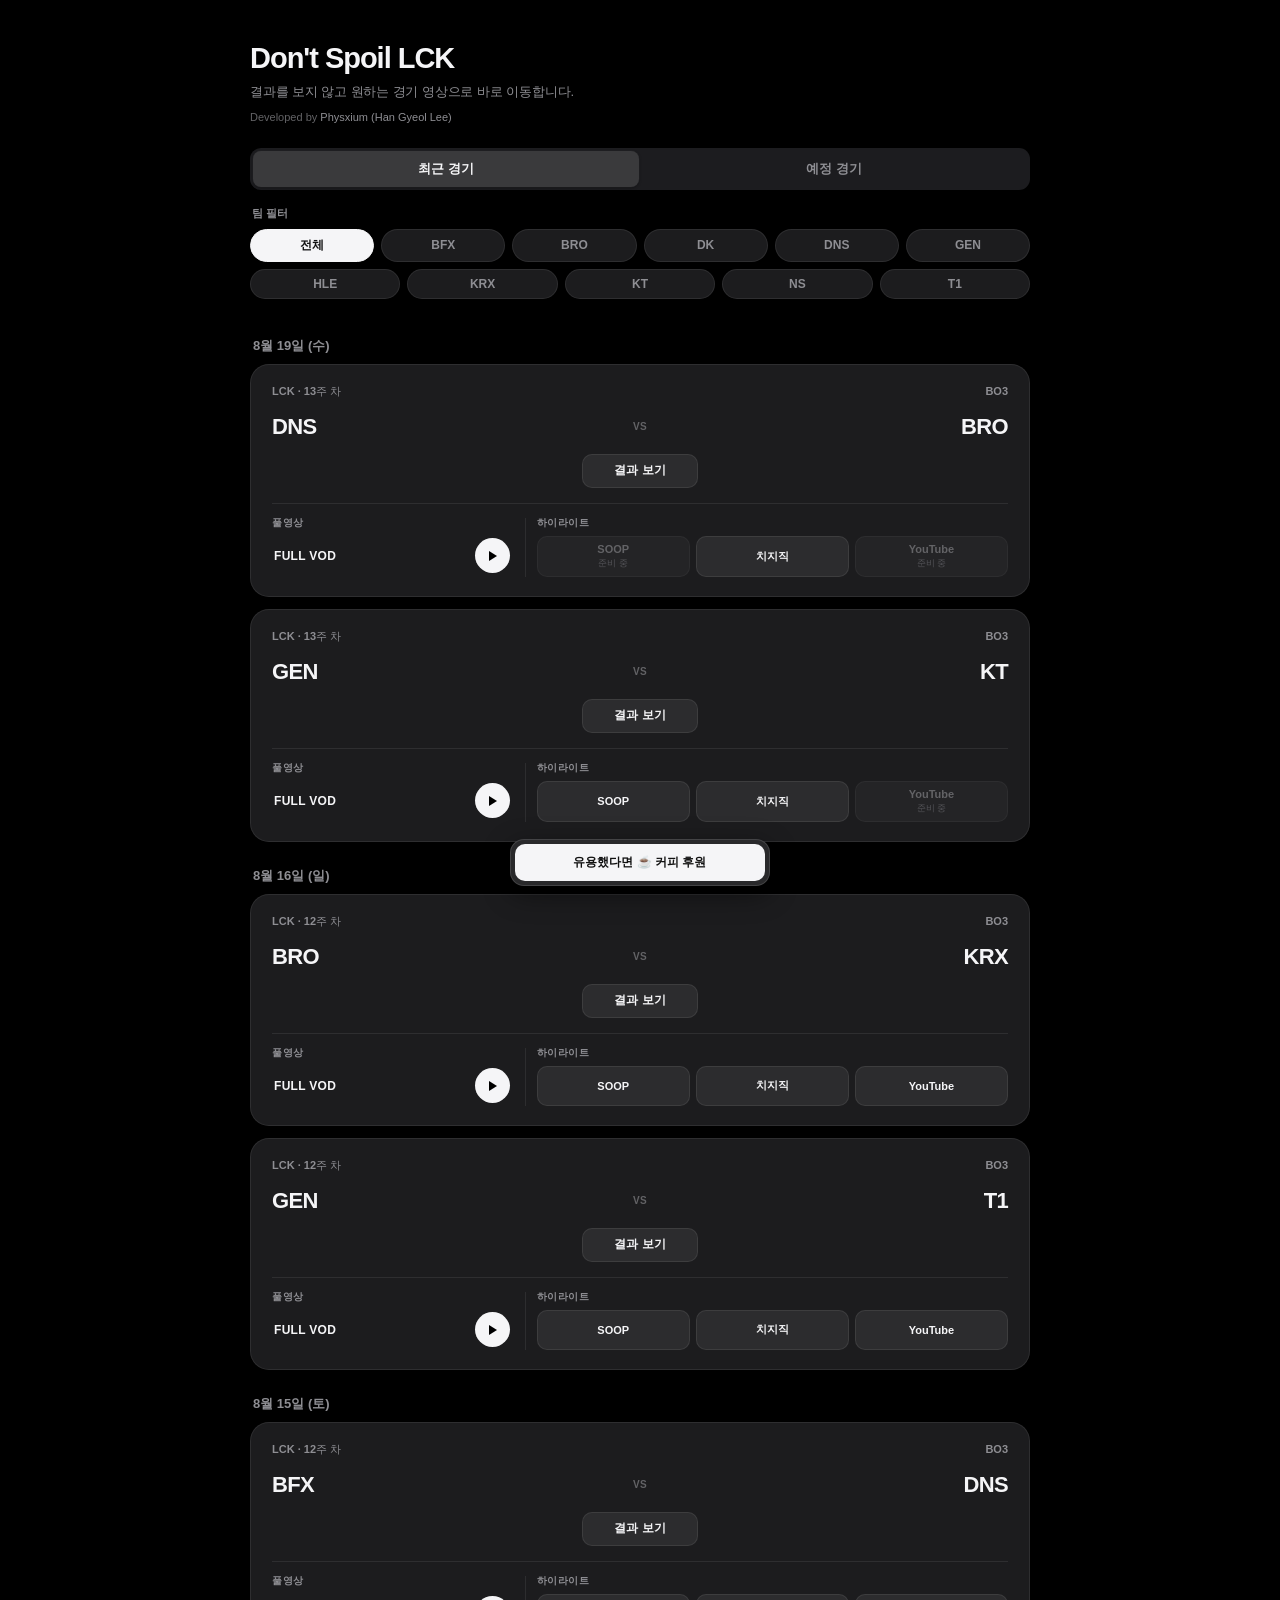
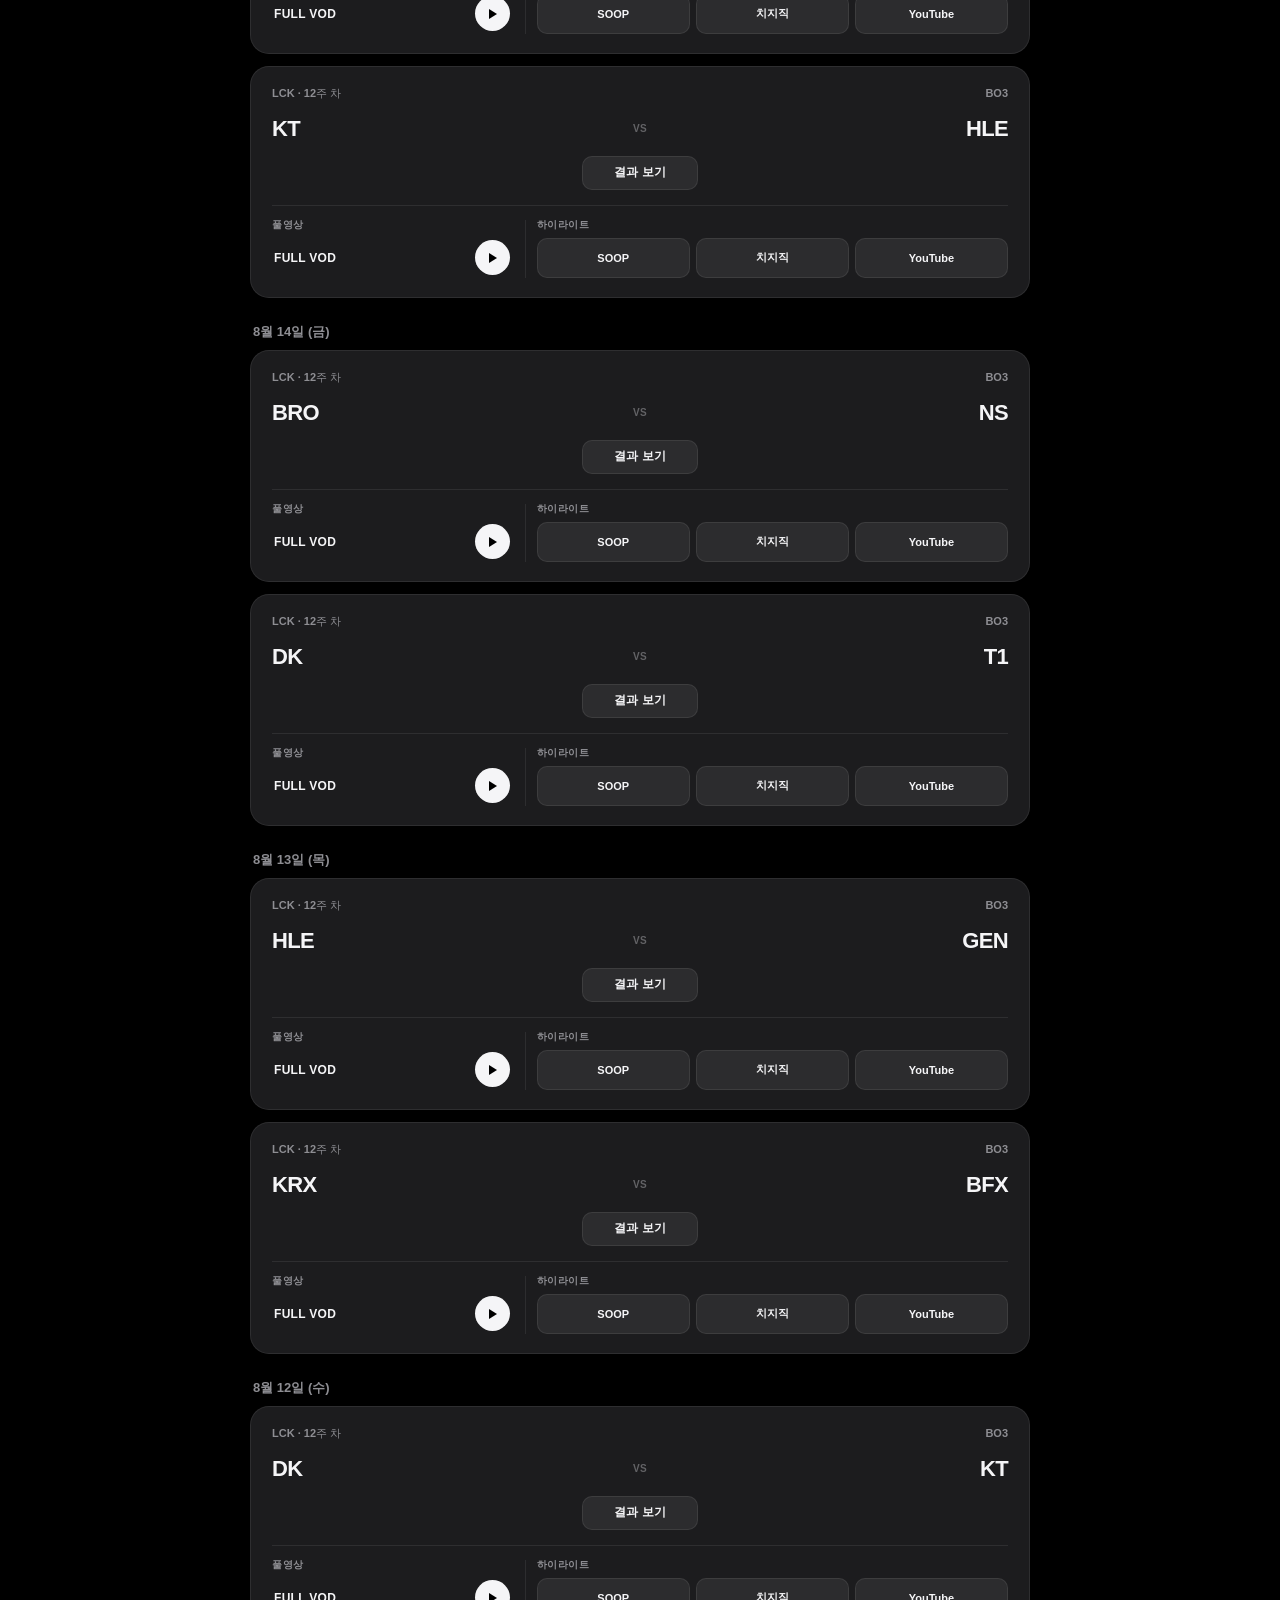
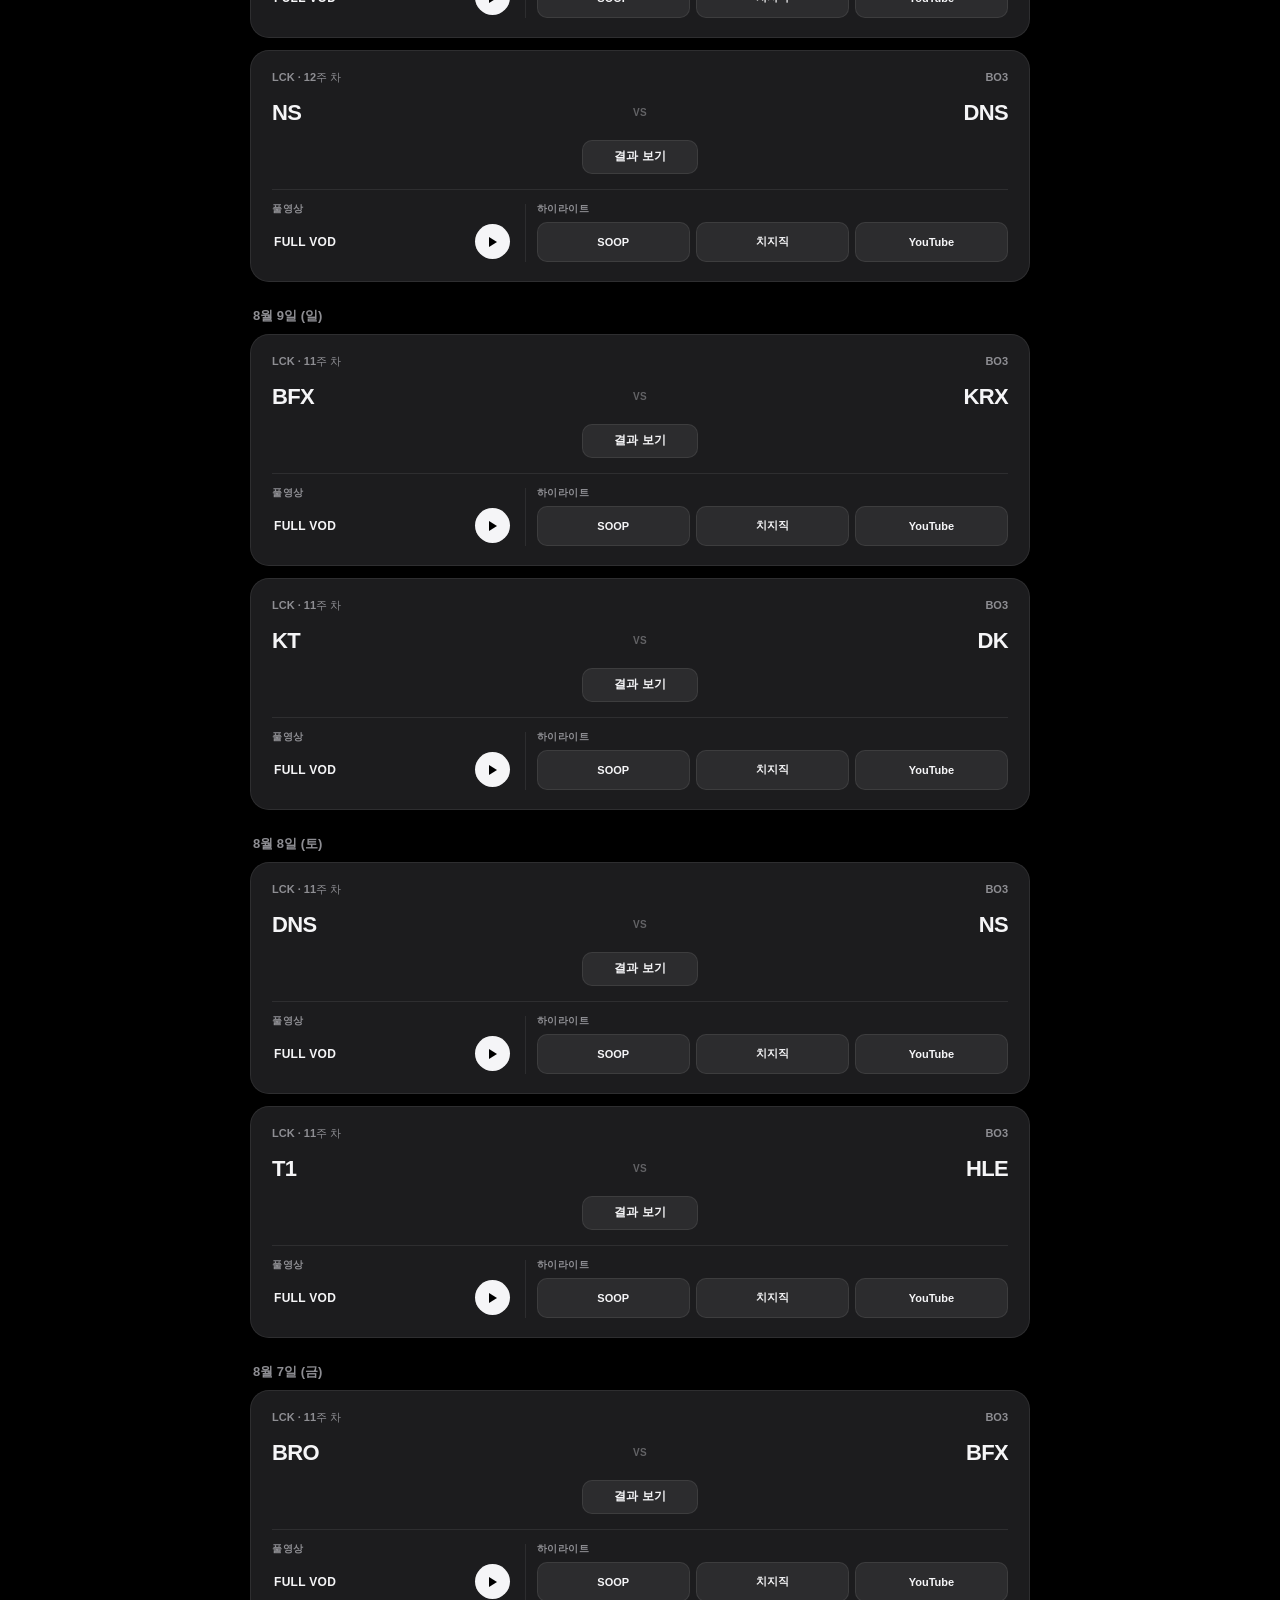
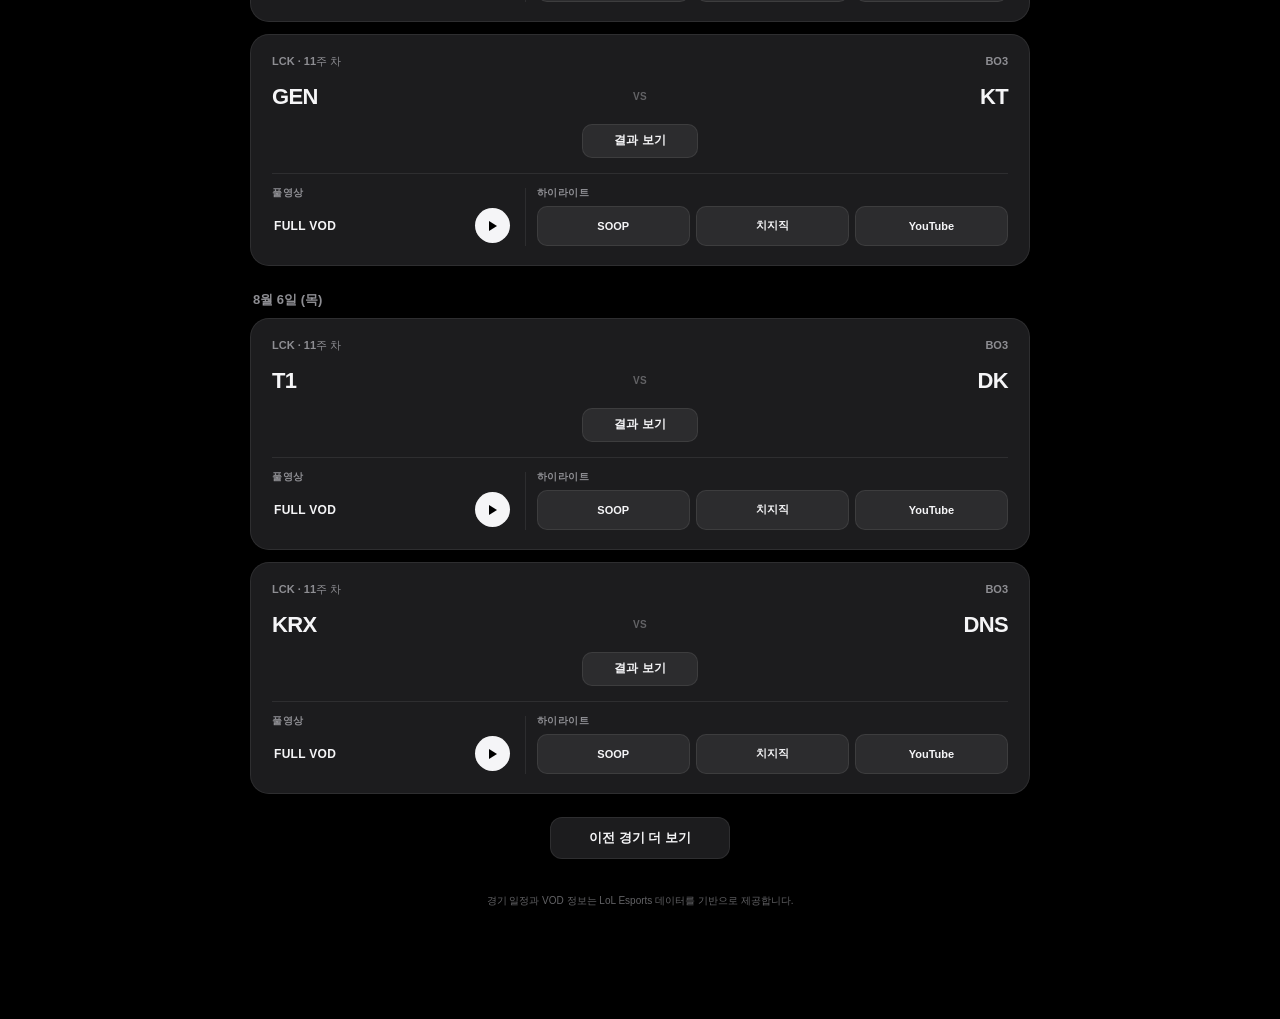
==== index.html @ 9c39222d "new metadata" ====
<!doctype html>
<html lang="ko">

<head>
    <meta charset="utf-8" />
    <meta name="viewport" content="width=device-width, initial-scale=1" />

    <title>Don't Spoil LCK | 스포일러 없는 LCK 다시보기</title>

    <meta name="description"
        content="경기 결과를 보지 않고 LCK 공식 VOD와 SOOP, 치지직, YouTube 하이라이트를 찾아볼 수 있는 스포일러 없는 LCK 다시보기 사이트.">

    <link rel="canonical" href="https://dslck.pages.dev/">

    <meta name="naver-site-verification" content="5ac0eb07588e6da99f528ddb1d448df263eaaddd" />

    <script async src="https://www.googletagmanager.com/gtag/js?id=G-3B8PYM8HGZ"></script>

    <meta property="og:type" content="website">
    <meta property="og:title" content="Don't Spoil LCK | 스포일러 없는 LCK 다시보기">
    <meta property="og:description"
        content="경기 결과를 보지 않고 LCK 공식 VOD와 SOOP, 치지직, YouTube 하이라이트를 찾아볼 수 있는 스포일러 없는 LCK 다시보기 사이트.">
    <meta property="og:url" content="https://dslck.pages.dev/">

    <script>
        window.dataLayer = window.dataLayer || [];

        function gtag() {
            dataLayer.push(arguments);
        }

        gtag("js", new Date());
        gtag("config", "G-3B8PYM8HGZ");
    </script>

    <script async src="https://pagead2.googlesyndication.com/pagead/js/adsbygoogle.js?client=ca-pub-6908864739979028"
        crossorigin="anonymous"></script>

    <style>
        :root {
            color-scheme: dark;

            --bg: #000000;

            --panel: #1c1c1e;
            --panel-soft: #242426;
            --panel-strong: #2c2c2e;

            --text: #f5f5f7;
            --muted: #8e8e93;
            --muted-soft: #636366;

            --line: rgba(255, 255, 255, 0.08);
            --line-strong: rgba(255, 255, 255, 0.12);

            --accent: #f5f5f7;
            --accent-text: #111111;

            --button: #2c2c2e;
            --button-hover: #3a3a3c;

            --disabled: #242426;

            --live: #ff453a;
            --live-soft: rgba(255, 69, 58, 0.12);
            --live-line: rgba(255, 69, 58, 0.28);
        }

        * {
            box-sizing: border-box;
        }

        html {
            background: var(--bg);
        }

        body {
            margin: 0;
            background: var(--bg);
            color: var(--text);

            font-family:
                -apple-system,
                BlinkMacSystemFont,
                "SF Pro Display",
                "SF Pro Text",
                "Pretendard",
                "Segoe UI",
                sans-serif;

            -webkit-font-smoothing: antialiased;
            text-rendering: optimizeLegibility;
        }

        button,
        a {
            font: inherit;
            -webkit-tap-highlight-color: transparent;
        }

        button {
            appearance: none;
        }

        .wrap {
            width: min(780px, calc(100% - 28px));
            margin: 0 auto;
            padding: 32px 0 110px;
        }

        /* ------------------------------
           Header
        ------------------------------ */

        header {
            margin-bottom: 22px;
        }

        h1 {
            margin: 0 0 7px;

            font-size: 25px;
            font-weight: 750;
            letter-spacing: -0.035em;
        }

        .subtitle {
            margin: 0;

            color: var(--muted);

            font-size: 13px;
            line-height: 1.55;
            letter-spacing: -0.01em;
        }

        .developer {
            margin: 8px 0 0;

            color: var(--muted-soft);

            font-size: 11px;
            line-height: 1.4;
        }

        .developer a {
            color: var(--muted);
            text-decoration: none;

            transition: color 0.15s ease;
        }

        .developer a:hover {
            color: var(--text);
        }

        /* ------------------------------
           Tabs
        ------------------------------ */

        .tabs {
            display: grid;
            grid-template-columns: 1fr 1fr;

            gap: 3px;

            padding: 3px;
            margin: 22px 0 16px;

            background: rgba(118, 118, 128, 0.24);

            border-radius: 11px;
        }

        .tab-btn {
            border: 0;
            border-radius: 8px;

            padding: 9px 10px;

            background: transparent;
            color: var(--muted);

            cursor: pointer;

            font-size: 13px;
            font-weight: 650;

            transition:
                background 0.15s ease,
                color 0.15s ease,
                box-shadow 0.15s ease;
        }

        .tab-btn.active {
            background: #3a3a3c;
            color: var(--text);

            box-shadow:
                0 1px 3px rgba(0, 0, 0, 0.32),
                0 0 0 0.5px rgba(255, 255, 255, 0.04);
        }

        /* ------------------------------
           Team Filters
        ------------------------------ */

        .filter-label {
            margin: 0 0 8px 2px;

            color: var(--muted);

            font-size: 11px;
            font-weight: 650;
        }

        .filters {
            display: flex;
            flex-wrap: wrap;

            gap: 7px;

            padding: 0 0 13px;
        }

        .filter-btn {
            flex: 1 1 calc(20% - 7px);

            min-width: 58px;

            border: 1px solid var(--line);
            border-radius: 999px;

            padding: 7px 11px;

            background: var(--panel);
            color: var(--muted);

            cursor: pointer;

            font-size: 12px;
            font-weight: 550;

            transition:
                background 0.15s ease,
                color 0.15s ease,
                border-color 0.15s ease;
        }

        .filter-btn:hover {
            background: var(--panel-soft);
        }

        .filter-btn.active {
            background: var(--accent);
            color: var(--accent-text);

            border-color: var(--accent);

            font-weight: 700;
        }

        /* ------------------------------
           Date
        ------------------------------ */

        .date-group {
            margin-top: 25px;
        }

        .date-title {
            margin: 0 0 9px 3px;

            color: var(--muted);

            font-size: 13px;
            font-weight: 650;
        }

        /* ------------------------------
           Match Card
        ------------------------------ */

        .match-card {
            margin-bottom: 12px;
            padding: 17px;

            background: var(--panel);

            border: 1px solid var(--line);
            border-radius: 19px;
        }

        .meta {
            display: flex;
            justify-content: space-between;
            align-items: center;

            gap: 12px;

            margin-bottom: 15px;

            color: var(--muted);

            font-size: 11px;
            font-weight: 550;
        }

        .teams {
            display: grid;
            grid-template-columns: 1fr auto 1fr;

            align-items: center;

            gap: 12px;

            margin-bottom: 14px;
        }

        .team {
            font-size: 20px;
            font-weight: 750;
            letter-spacing: -0.03em;
        }

        .team.right {
            text-align: right;
        }

        .versus {
            color: var(--muted-soft);

            font-size: 10px;
            font-weight: 700;

            letter-spacing: 0.04em;
        }

        /* ------------------------------
           Score / LIVE
        ------------------------------ */

        .score-row {
            display: flex;
            justify-content: center;

            min-height: 34px;

            margin-bottom: 15px;
        }

        .score-btn {
            min-width: 116px;

            border: 1px solid var(--line);
            border-radius: 10px;

            padding: 7px 12px;

            background: var(--panel-strong);
            color: var(--text);

            cursor: pointer;

            font-size: 12px;
            font-weight: 650;

            transition:
                background 0.15s ease,
                transform 0.12s ease;
        }

        .score-btn:hover {
            background: #3a3a3c;
        }

        .score-btn:active {
            transform: scale(0.97);
        }

        .live-status {
            min-width: 116px;

            display: flex;
            align-items: center;
            justify-content: center;

            gap: 6px;

            padding: 7px 12px;

            border: 1px solid var(--live-line);
            border-radius: 10px;

            background: var(--live-soft);
            color: var(--live);

            font-size: 12px;
            font-weight: 750;

            letter-spacing: 0.02em;
            text-decoration: none;

            cursor: pointer;

            transition:
                background 0.15s ease,
                transform 0.12s ease;
        }

        .live-status:hover {
            background: rgba(255, 69, 58, 0.18);
        }

        .live-status:active {
            transform: scale(0.97);
        }

        .live-dot {
            width: 7px;
            height: 7px;

            flex: 0 0 7px;

            border-radius: 50%;

            background: var(--live);
        }

        .live-play {
            margin-left: 2px;

            font-size: 9px;
        }

        /* ------------------------------
           Media Area
        ------------------------------ */

        .media-area {
            display: grid;
            grid-template-columns:
                minmax(0, 0.9fr) minmax(0, 1.45fr);

            gap: 11px;

            padding-top: 14px;

            border-top: 1px solid var(--line);
        }

        .media-column {
            min-width: 0;
        }

        .media-column+.media-column {
            padding-left: 11px;

            border-left: 1px solid var(--line);
        }

        .media-label {
            margin-bottom: 8px;

            color: var(--muted);

            font-size: 10px;
            font-weight: 650;

            letter-spacing: 0.055em;
            line-height: 1;
        }

        /* ------------------------------
           Full VOD
        ------------------------------ */

        .full-vod-box {
            min-height: 40px;

            display: flex;
            align-items: center;
            justify-content: space-between;

            padding: 0 4px 0 2px;
        }

        .full-vod-info {
            display: flex;
            flex-direction: column;
            justify-content: center;

            gap: 1px;
        }

        .full-vod-pending {
            color: #545458;

            font-size: 9px;
            font-weight: 550;
            line-height: 1.2;
        }

        .full-vod-text {
            color: var(--text);

            font-size: 12px;
            font-weight: 650;

            letter-spacing: 0.025em;
        }

        .play-button {
            width: 35px;
            height: 35px;

            flex: 0 0 35px;

            display: flex;
            align-items: center;
            justify-content: center;

            border-radius: 50%;

            background: var(--accent);
            color: #000000;

            text-decoration: none;

            transition:
                transform 0.15s ease,
                opacity 0.15s ease;
        }

        .play-button:hover {
            transform: scale(1.06);
        }

        .play-button:active {
            transform: scale(0.95);
        }

        .play-icon {
            width: 0;
            height: 0;

            margin-left: 2px;

            border-top: 5px solid transparent;
            border-bottom: 5px solid transparent;
            border-left: 8px solid currentColor;
        }

        .full-vod-box.pending-vod {
            color: var(--muted-soft);
        }

        .play-button.disabled {
            background: var(--panel-strong);
            color: var(--muted-soft);

            pointer-events: none;
        }

        .pending-vod .full-vod-text {
            color: var(--muted-soft);
        }

        /* ------------------------------
           Highlights
        ------------------------------ */

        .highlight-grid {
            display: grid;
            grid-template-columns: repeat(3, minmax(0, 1fr));

            gap: 6px;
        }

        .highlight-button,
        .pending {
            min-width: 0;
            min-height: 40px;

            display: flex;
            align-items: center;
            justify-content: center;

            padding: 6px 4px;

            border-radius: 10px;

            text-align: center;

            font-size: 11px;
            font-weight: 650;
        }

        .highlight-button {
            border: 1px solid var(--line);

            background: var(--button);
            color: var(--text);

            text-decoration: none;

            transition:
                background 0.15s ease,
                transform 0.12s ease;
        }

        .highlight-button:hover {
            background: var(--button-hover);
        }

        .highlight-button:active {
            transform: scale(0.97);
        }

        .pending {
            flex-direction: column;

            gap: 2px;

            border: 1px solid rgba(255, 255, 255, 0.04);

            background: var(--disabled);
            color: var(--muted-soft);

            cursor: default;
        }

        .pending small {
            color: #545458;

            font-size: 9px;
            font-weight: 550;
        }

        /* ------------------------------
           Upcoming
        ------------------------------ */

        .upcoming-card .teams {
            margin-bottom: 0;
        }

        .upcoming-time {
            margin-top: 12px;

            color: var(--text);

            text-align: center;

            font-size: 12px;
            font-weight: 650;
        }

        /* ------------------------------
           More / Empty
        ------------------------------ */

        .more-wrap {
            display: flex;
            justify-content: center;

            margin-top: 23px;
        }

        .more-btn {
            min-width: 180px;

            border: 1px solid var(--line);
            border-radius: 12px;

            padding: 11px 17px;

            background: var(--panel);
            color: var(--text);

            cursor: pointer;

            font-size: 13px;
            font-weight: 650;

            transition: background 0.15s ease;
        }

        .more-btn:hover {
            background: var(--panel-soft);
        }

        .empty {
            margin-top: 25px;

            padding: 29px 18px;

            border: 1px solid var(--line);
            border-radius: 17px;

            background: var(--panel);

            color: var(--muted);

            text-align: center;

            font-size: 13px;
            line-height: 1.6;
        }

        /* ------------------------------
           Footer
        ------------------------------ */

        footer {
            margin-top: 34px;

            color: var(--muted-soft);

            text-align: center;

            font-size: 10px;
            line-height: 1.65;
        }

        /* ------------------------------
           Floating Support
        ------------------------------ */

        .floating-bar {
            position: fixed;

            left: 50%;
            bottom: calc(14px + env(safe-area-inset-bottom));

            transform: translateX(-50%);

            width: min(260px, calc(100% - 40px));

            padding: 4px;

            background: rgba(44, 44, 46, 0.94);

            border: 1px solid var(--line-strong);
            border-radius: 14px;

            box-shadow:
                0 8px 28px rgba(0, 0, 0, 0.45);

            backdrop-filter: blur(18px);
            -webkit-backdrop-filter: blur(18px);

            z-index: 1000;
        }

        .floating-link {
            min-width: 0;

            display: flex;
            align-items: center;
            justify-content: center;

            padding: 10px 12px;

            border-radius: 10px;

            color: var(--text);

            font-size: 12px;
            font-weight: 650;

            text-decoration: none;

            white-space: nowrap;

            transition:
                background 0.15s ease,
                transform 0.12s ease;
        }

        .floating-link:hover {
            background: var(--button-hover);
        }

        .floating-link:active {
            transform: scale(0.97);
        }

        .floating-link.support {
            background: var(--text);
            color: var(--accent-text);
        }

        .floating-link.support:hover {
            background: #e5e5e7;
        }

        /* ------------------------------
           Responsive
        ------------------------------ */

        @media (max-width: 420px) {

            .floating-bar {
                width: min(240px, calc(100% - 32px));
                bottom: calc(10px + env(safe-area-inset-bottom));
            }

            .floating-link {
                padding: 10px 8px;
                font-size: 11px;
            }

            .filter-btn {
                flex-basis: calc(25% - 7px);
            }

            .match-card {
                padding: 16px;
            }

            .media-area {
                grid-template-columns:
                    minmax(0, 0.85fr) minmax(0, 1.5fr);
            }

            .media-column+.media-column {
                padding-left: 9px;
            }

            .highlight-grid {
                gap: 5px;
            }

            .highlight-button,
            .pending {
                font-size: 10px;
            }
        }

        @media (min-width: 640px) {

            .wrap {
                padding-top: 42px;
            }

            h1 {
                font-size: 29px;
            }

            .filter-btn {
                flex-basis: calc(16.666% - 7px);
            }

            .match-card {
                padding: 19px 21px;
            }

            .team {
                font-size: 22px;
            }

            .media-area {
                grid-template-columns:
                    minmax(0, 0.8fr) minmax(0, 1.6fr);
            }
        }
    </style>
</head>

<body>

    <main class="wrap">

        <header>

            <h1>Don't Spoil LCK</h1>

            <p class="subtitle">
                결과를 보지 않고 원하는 경기 영상으로 바로 이동합니다.
            </p>

            <p class="developer">
                Developed by
                <a href="https://physxium.github.io/" target="_blank" rel="noopener noreferrer">
                    Physxium (Han Gyeol Lee)
                </a>
            </p>

        </header>


        <div class="tabs">

            <button class="tab-btn active" data-tab="recent">
                최근 경기
            </button>

            <button class="tab-btn" data-tab="upcoming">
                예정 경기
            </button>

        </div>


        <div class="filter-label">
            팀 필터
        </div>

        <nav class="filters" id="filters"></nav>


        <section id="matches"></section>


        <div class="more-wrap" id="moreWrap"></div>


        <footer>
            경기 일정과 VOD 정보는 LoL Esports 데이터를 기반으로 제공합니다.
        </footer>

    </main>


    <nav class="floating-bar" aria-label="Support">

        <a class="floating-link support" href="https://ctee.kr/place/physxium" target="_blank"
            rel="noopener noreferrer">
            유용했다면 ☕ 커피 후원
        </a>

    </nav>


    <script>

        const TEAMS = [
            "BFX",
            "BRO",
            "DK",
            "DNS",
            "GEN",
            "HLE",
            "KRX",
            "KT",
            "NS",
            "T1"
        ];


        const state = {
            tab: "recent",
            team: "전체",
            revealed: new Set(),
            visibleCount: 20
        };


        let allMatches = [];


        const filtersEl =
            document.getElementById("filters");

        const matchesEl =
            document.getElementById("matches");

        const moreWrapEl =
            document.getElementById("moreWrap");


        /* ------------------------------
           Time
        ------------------------------ */

        function kstParts(startTime) {

            const parts =
                new Intl.DateTimeFormat(
                    "en-CA",
                    {
                        timeZone: "Asia/Seoul",

                        year: "numeric",
                        month: "2-digit",
                        day: "2-digit",

                        hour: "2-digit",
                        minute: "2-digit",

                        hourCycle: "h23"
                    }
                )
                    .formatToParts(
                        new Date(startTime)
                    );


            const get = type =>
                parts.find(
                    p => p.type === type
                )?.value ?? "";


            return {
                date:
                    `${get("year")}-${get("month")}-${get("day")}`,

                time:
                    `${get("hour")}:${get("minute")}`
            };
        }


        function getTodayKstDate() {

            return kstParts(
                new Date().toISOString()
            ).date;
        }


        function formatDate(dateString) {

            const [year, month, day] =
                dateString
                    .split("-")
                    .map(Number);


            const d =
                new Date(
                    Date.UTC(
                        year,
                        month - 1,
                        day
                    )
                );


            return new Intl.DateTimeFormat(
                "ko-KR",
                {
                    timeZone: "UTC",

                    month: "long",
                    day: "numeric",
                    weekday: "short"
                }
            ).format(d);
        }


        function displayCategory(m) {
            return `${m.competition} · ${m.category}`;
        }


        function isTodayMatch(m) {

            return (
                kstParts(m.start_time).date ===
                getTodayKstDate()
            );
        }


        /* ------------------------------
           Filters
        ------------------------------ */

        function renderFilters() {

            const all =
                ["전체", ...TEAMS];


            filtersEl.innerHTML =
                all.map(team => `
                    <button
                        class="
                            filter-btn
                            ${state.team === team ? "active" : ""}
                        "
                        data-team="${team}"
                    >
                        ${team}
                    </button>
                `).join("");


            filtersEl
                .querySelectorAll(".filter-btn")
                .forEach(btn => {

                    btn.addEventListener(
                        "click",
                        () => {

                            state.team =
                                btn.dataset.team;

                            state.visibleCount = 20;

                            renderFilters();
                            render();
                        }
                    );

                });
        }


        /* ------------------------------
           Tabs
        ------------------------------ */

        function renderTabs() {

            document
                .querySelectorAll(".tab-btn")
                .forEach(btn => {

                    btn.classList.toggle(
                        "active",
                        btn.dataset.tab === state.tab
                    );

                });
        }


        document
            .querySelectorAll(".tab-btn")
            .forEach(btn => {

                btn.addEventListener(
                    "click",
                    () => {

                        state.tab =
                            btn.dataset.tab;

                        state.visibleCount = 20;

                        renderTabs();
                        render();
                    }
                );

            });


        /* ------------------------------
           Media Buttons
        ------------------------------ */

        function platformButton(label, url) {

            return url

                ? `
                    <a
                        class="highlight-button"
                        href="${url}"
                        target="_blank"
                        rel="noopener noreferrer"
                    >
                        ${label}
                    </a>
                `

                : `
                    <div
                        class="pending"
                        title="${label} 영상 준비 중"
                    >
                        <span>
                            ${label}
                        </span>

                        <small>
                            준비 중
                        </small>
                    </div>
                `;
        }


        function pendingPlatform(label) {

            return `
                <div
                    class="pending"
                    title="${label} 영상 준비 중"
                >
                    <span>
                        ${label}
                    </span>

                    <small>
                        준비 중
                    </small>
                </div>
            `;
        }


        function fullVodButton(url) {

            return url

                ? `
                    <div class="full-vod-box">

                        <span class="full-vod-text">
                            FULL VOD
                        </span>

                        <a
                            class="play-button"
                            href="${url}"
                            target="_blank"
                            rel="noopener noreferrer"
                            aria-label="Full VOD 재생"
                        >
                            <span class="play-icon"></span>
                        </a>

                    </div>
                `

                : pendingFullVod();
        }


        function pendingFullVod() {

            return `
                <div class="full-vod-box pending-vod">

                    <div class="full-vod-info">

                        <span class="full-vod-text">
                            FULL VOD
                        </span>

                        <span class="full-vod-pending">
                            준비 중
                        </span>

                    </div>

                    <span
                        class="play-button disabled"
                        aria-hidden="true"
                    >
                        <span class="play-icon"></span>
                    </span>

                </div>
            `;
        }


        /* ------------------------------
           Completed Card
        ------------------------------ */

        function recentCard(m) {

            const revealed =
                state.revealed.has(m.id);


            return `
                <article class="match-card">

                    <div class="meta">

                        <span>
                            ${displayCategory(m)}
                        </span>

                        <span>
                            BO${m.best_of}
                        </span>

                    </div>


                    <div class="teams">

                        <div class="team">
                            ${m.team_a}
                        </div>

                        <div class="versus">
                            VS
                        </div>

                        <div class="team right">
                            ${m.team_b}
                        </div>

                    </div>


                    <div class="score-row">

                        <button
                            class="score-btn"
                            data-match-id="${m.id}"
                        >
                            ${revealed
                    ? `${m.score_a} : ${m.score_b}`
                    : "결과 보기"
                }
                        </button>

                    </div>


                    <div class="media-area">

                        <div class="media-column">

                            <div class="media-label">
                                풀영상
                            </div>

                            ${fullVodButton(m.full_vod)}

                        </div>


                        <div class="media-column">

                            <div class="media-label">
                                하이라이트
                            </div>

                            <div class="highlight-grid">

                                ${platformButton(
                    "SOOP",
                    m.highlights?.soop
                )}

                                ${platformButton(
                    "치지직",
                    m.highlights?.chzzk
                )}

                                ${platformButton(
                    "YouTube",
                    m.highlights?.youtube
                )}

                            </div>

                        </div>

                    </div>

                </article>
            `;
        }


        /* ------------------------------
           LIVE Card
        ------------------------------ */

        function liveCard(m) {

            return `
                <article class="match-card live-card">

                    <div class="meta">

                        <span>
                            ${displayCategory(m)}
                        </span>

                        <span>
                            BO${m.best_of}
                        </span>

                    </div>


                    <div class="teams">

                        <div class="team">
                            ${m.team_a}
                        </div>

                        <div class="versus">
                            VS
                        </div>

                        <div class="team right">
                            ${m.team_b}
                        </div>

                    </div>


                    <div class="score-row">

                        <a
                            class="live-status"
                            href="https://lolesports.com/live/lck"
                            target="_blank"
                            rel="noopener noreferrer"
                            aria-label="LCK 라이브 보기"
                        >
                            <span class="live-dot"></span>
                            LIVE
                            <span class="live-play">▶</span>
                        </a>

                    </div>


                    <div class="media-area">

                        <div class="media-column">

                            <div class="media-label">
                                풀영상
                            </div>

                            ${pendingFullVod()}

                        </div>


                        <div class="media-column">

                            <div class="media-label">
                                하이라이트
                            </div>

                            <div class="highlight-grid">

                                ${pendingPlatform("SOOP")}
                                ${pendingPlatform("치지직")}
                                ${pendingPlatform("YouTube")}

                            </div>

                        </div>

                    </div>

                </article>
            `;
        }


        /* ------------------------------
           Upcoming Card
        ------------------------------ */

        function upcomingCard(m) {

            const { time } =
                kstParts(m.start_time);


            return `
                <article
                    class="
                        match-card
                        upcoming-card
                    "
                >

                    <div class="meta">

                        <span>
                            ${displayCategory(m)}
                        </span>

                        <span>
                            BO${m.best_of}
                        </span>

                    </div>


                    <div class="teams">

                        <div class="team">
                            ${m.team_a}
                        </div>

                        <div class="versus">
                            VS
                        </div>

                        <div class="team right">
                            ${m.team_b}
                        </div>

                    </div>


                    <div class="upcoming-time">
                        ${time}
                    </div>

                </article>
            `;
        }


        /* ------------------------------
           Card Selector
        ------------------------------ */

        function recentTabCard(m) {

            if (m.status === "inProgress") {
                return liveCard(m);
            }

            if (
                m.status === "unstarted" ||
                m.status === "scheduled"
            ) {
                return upcomingCard(m);
            }

            return recentCard(m);
        }


        /* ------------------------------
           Group
        ------------------------------ */

        function groupByDate(items) {

            const groups = {};


            items.forEach(m => {

                const { date } =
                    kstParts(m.start_time);


                if (!groups[date]) {
                    groups[date] = [];
                }


                groups[date].push(m);
            });


            return groups;
        }


        function teamMatchesFilter(m) {

            return (
                state.team === "전체" ||
                m.team_a === state.team ||
                m.team_b === state.team
            );
        }


        /* ------------------------------
           Recent
        ------------------------------ */

        function renderRecent() {

            const today =
                getTodayKstDate();


            const filtered =
                allMatches

                    .filter(m => {

                        const matchDate =
                            kstParts(m.start_time).date;


                        if (matchDate === today) {
                            return true;
                        }


                        return (
                            matchDate < today &&
                            m.status === "completed"
                        );
                    })

                    .filter(teamMatchesFilter)

                    .sort((a, b) => {

                        const dateA =
                            kstParts(a.start_time).date;

                        const dateB =
                            kstParts(b.start_time).date;


                        if (dateA !== dateB) {
                            return dateB.localeCompare(dateA);
                        }


                        if (dateA === today) {

                            return (
                                new Date(a.start_time) -
                                new Date(b.start_time)
                            );
                        }


                        return (
                            new Date(b.start_time) -
                            new Date(a.start_time)
                        );
                    });


            const visible =
                filtered.slice(
                    0,
                    state.visibleCount
                );


            if (!visible.length) {

                matchesEl.innerHTML = `
                    <div class="empty">
                        해당 팀의 최근 경기가 없습니다.
                    </div>
                `;

                moreWrapEl.innerHTML = "";

                return;
            }


            const groups =
                groupByDate(visible);


            matchesEl.innerHTML =
                Object.entries(groups)

                    .sort(
                        ([a], [b]) =>
                            b.localeCompare(a)
                    )

                    .map(
                        ([date, items]) => `

                            <div class="date-group">

                                <div class="date-title">
                                    ${formatDate(date)}
                                </div>

                                ${items
                                .map(recentTabCard)
                                .join("")
                            }

                            </div>

                        `
                    )
                    .join("");


            matchesEl
                .querySelectorAll(".score-btn")
                .forEach(btn => {

                    btn.addEventListener(
                        "click",
                        () => {

                            const id =
                                btn.dataset.matchId;


                            if (state.revealed.has(id)) {
                                state.revealed.delete(id);
                            } else {
                                state.revealed.add(id);
                            }


                            render();
                        }
                    );

                });


            moreWrapEl.innerHTML =
                filtered.length > state.visibleCount

                    ? `
                        <button
                            class="more-btn"
                            id="moreBtn"
                        >
                            이전 경기 더 보기
                        </button>
                    `

                    : "";


            const moreBtn =
                document.getElementById("moreBtn");


            if (moreBtn) {

                moreBtn.addEventListener(
                    "click",
                    () => {

                        state.visibleCount += 20;

                        render();
                    }
                );

            }
        }


        /* ------------------------------
           Upcoming
        ------------------------------ */

        function renderUpcoming() {

            const filtered =
                allMatches

                    .filter(
                        m =>
                            m.status === "unstarted" ||
                            m.status === "scheduled"
                    )

                    .filter(teamMatchesFilter)

                    .sort(
                        (a, b) =>
                            new Date(a.start_time) -
                            new Date(b.start_time)
                    );


            if (!filtered.length) {

                matchesEl.innerHTML = `
                    <div class="empty">
                        해당 팀의 예정 경기가 없습니다.
                    </div>
                `;

                moreWrapEl.innerHTML = "";

                return;
            }


            const groups =
                groupByDate(filtered);


            matchesEl.innerHTML =
                Object.entries(groups)

                    .sort(
                        ([a], [b]) =>
                            a.localeCompare(b)
                    )

                    .map(
                        ([date, items]) => `

                            <div class="date-group">

                                <div class="date-title">
                                    ${formatDate(date)}
                                </div>

                                ${items
                                .map(upcomingCard)
                                .join("")
                            }

                            </div>

                        `
                    )
                    .join("");


            moreWrapEl.innerHTML = "";
        }


        /* ------------------------------
           Render
        ------------------------------ */

        function render() {

            if (state.tab === "recent") {
                renderRecent();
            } else {
                renderUpcoming();
            }
        }


        /* ------------------------------
           Load Data
        ------------------------------ */

        async function loadMatches() {

            matchesEl.innerHTML = `
                <div class="empty">
                    경기 데이터를 불러오는 중입니다.
                </div>
            `;


            try {

                const response =
                    await fetch(
                        "./matches.json",
                        {
                            cache: "no-store"
                        }
                    );


                if (!response.ok) {

                    throw new Error(
                        `HTTP ${response.status}`
                    );

                }


                const data =
                    await response.json();


                if (!Array.isArray(data.matches)) {

                    throw new Error(
                        "matches 배열이 없습니다."
                    );

                }


                allMatches =
                    data.matches;


                renderTabs();
                renderFilters();
                render();


            } catch (error) {

                console.error(error);


                matchesEl.innerHTML = `
                    <div class="empty">

                        경기 데이터를 불러오지 못했습니다.
                        <br>

                        잠시 후 다시 시도해 주세요.

                    </div>
                `;


                moreWrapEl.innerHTML = "";
            }
        }


        loadMatches();

    </script>

</body>

</html>
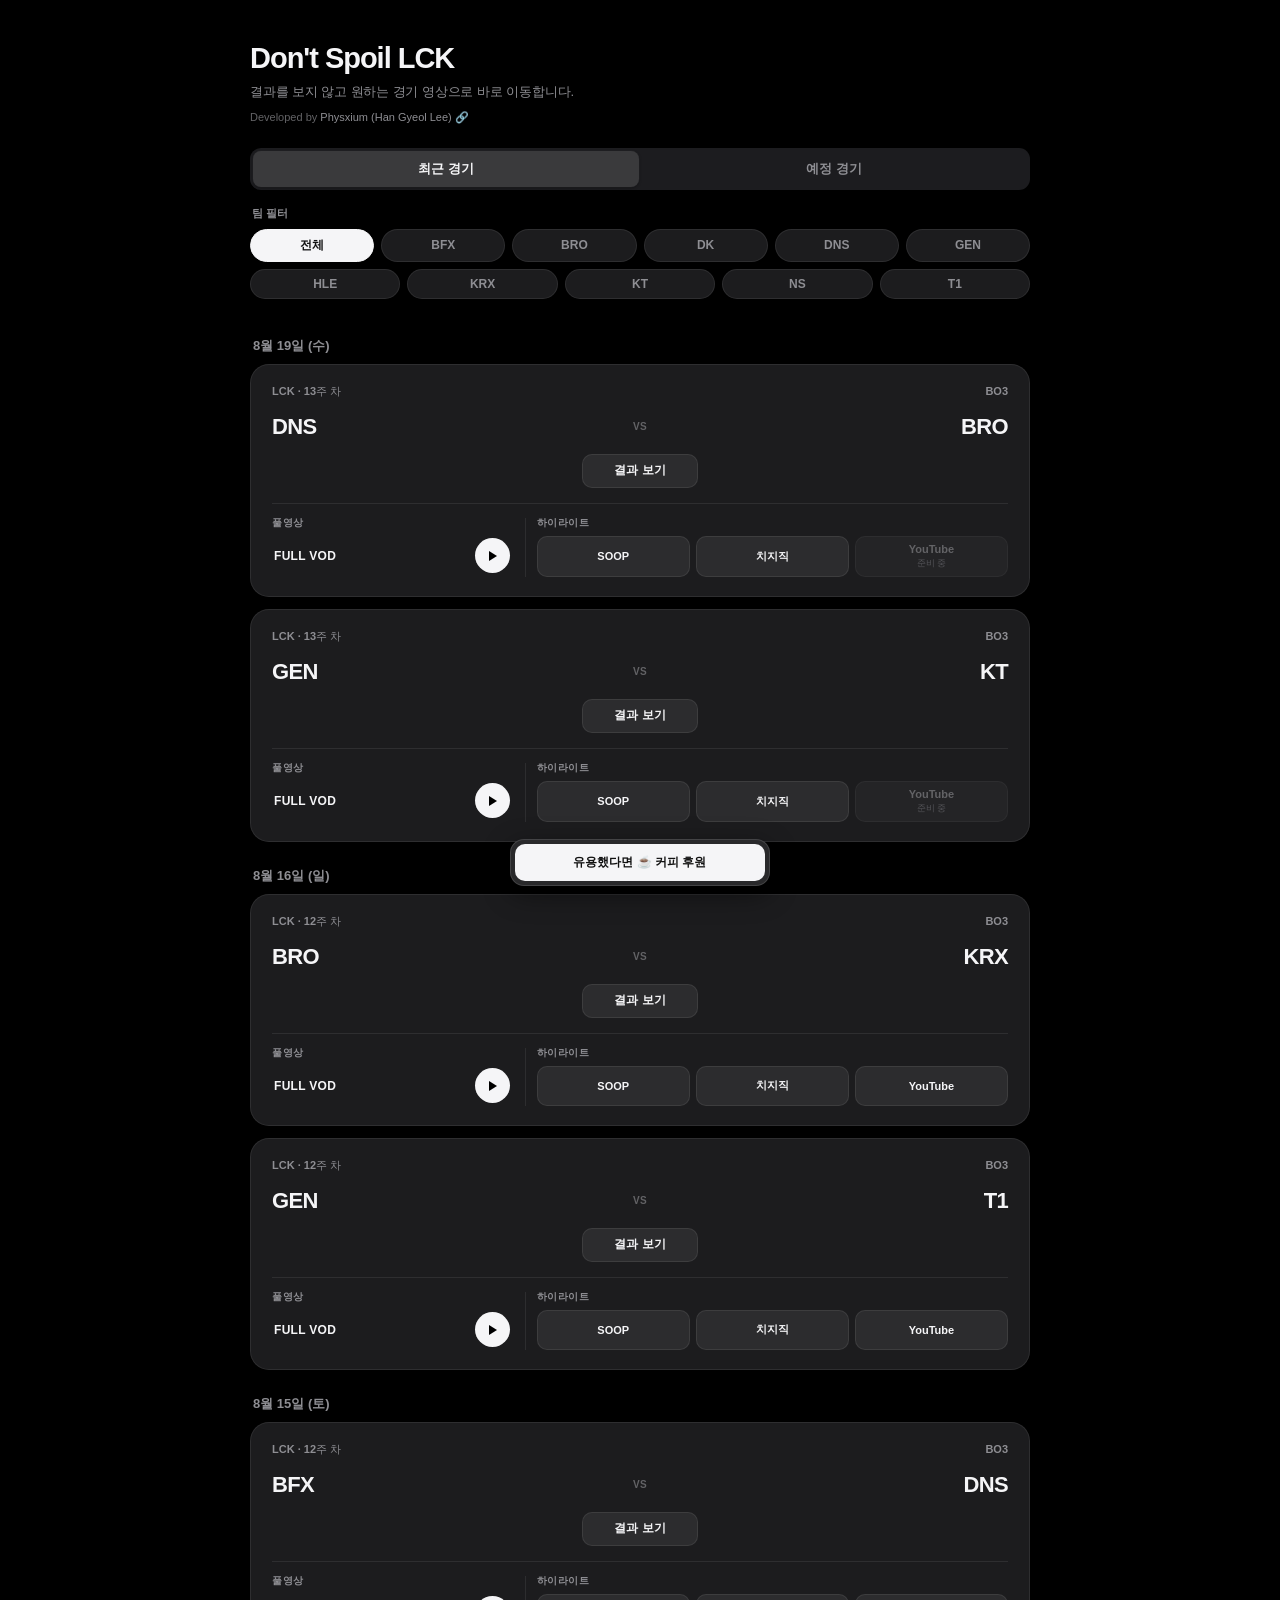
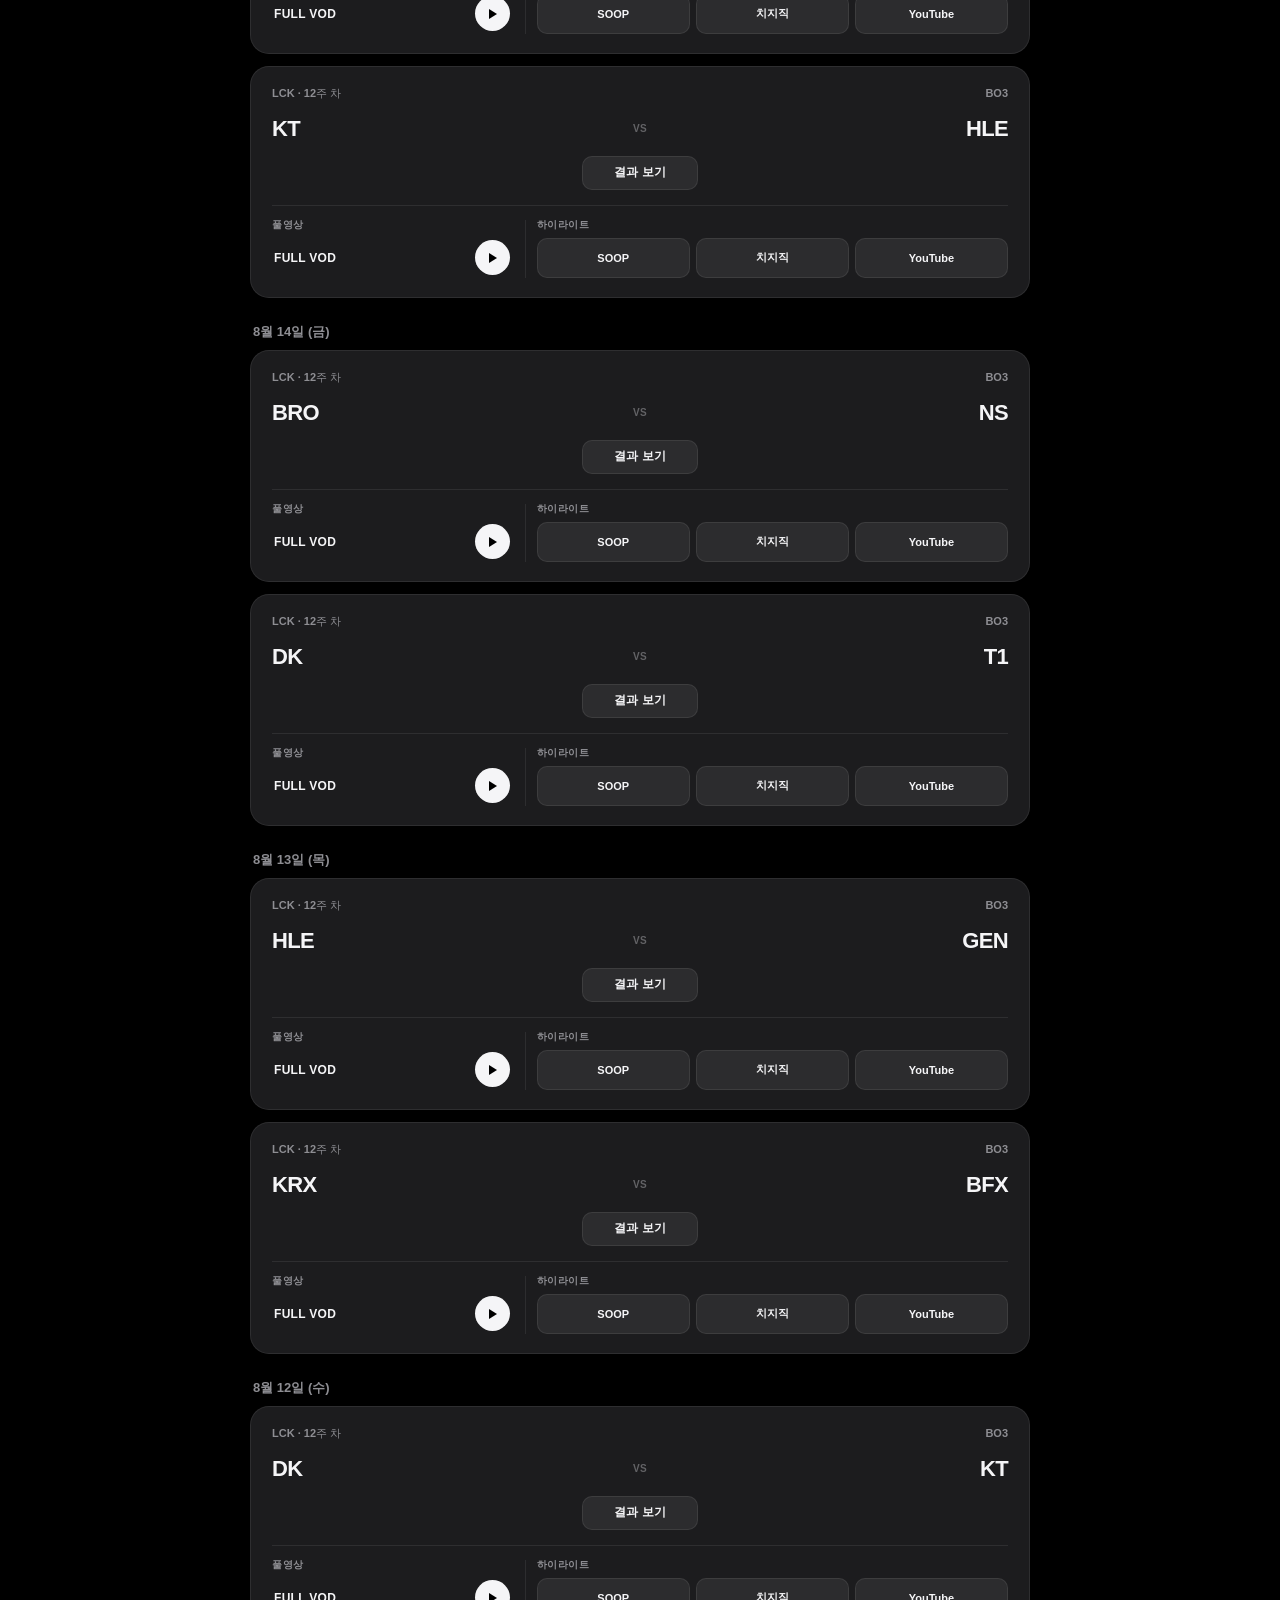
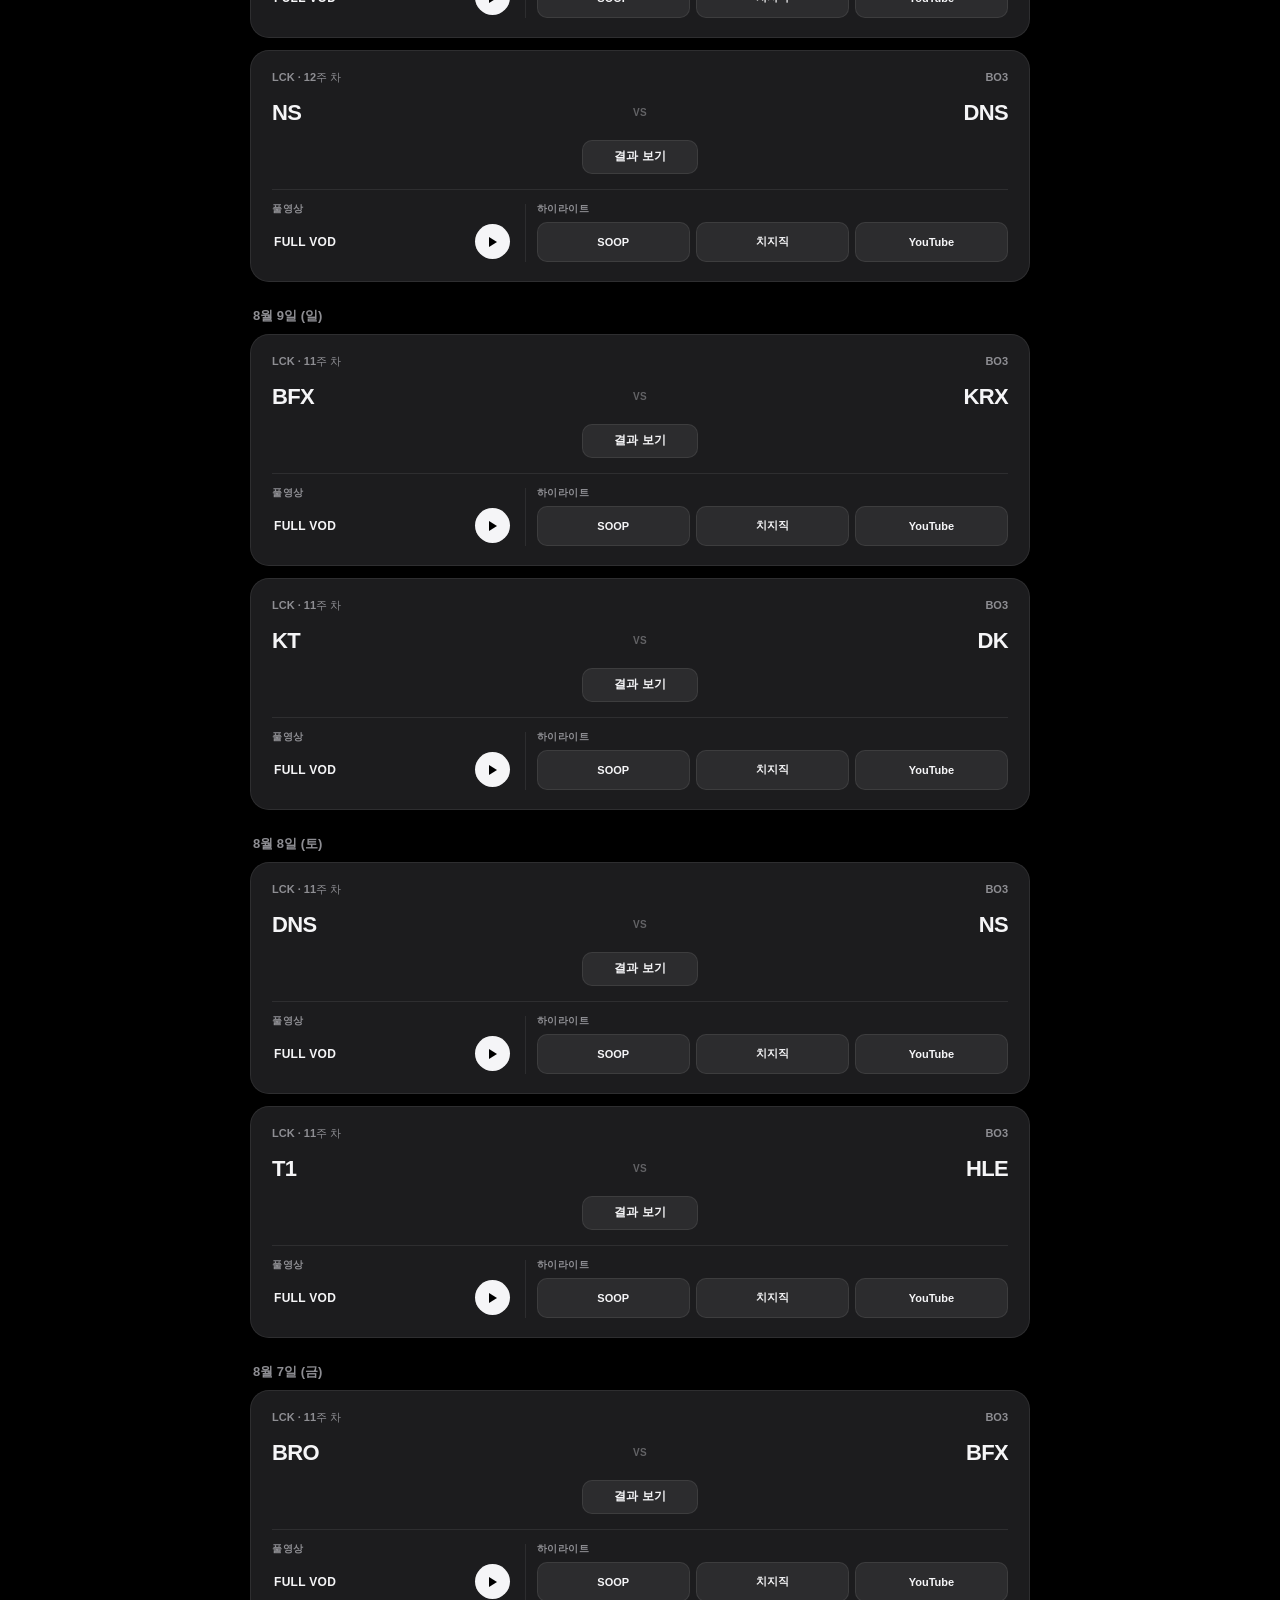
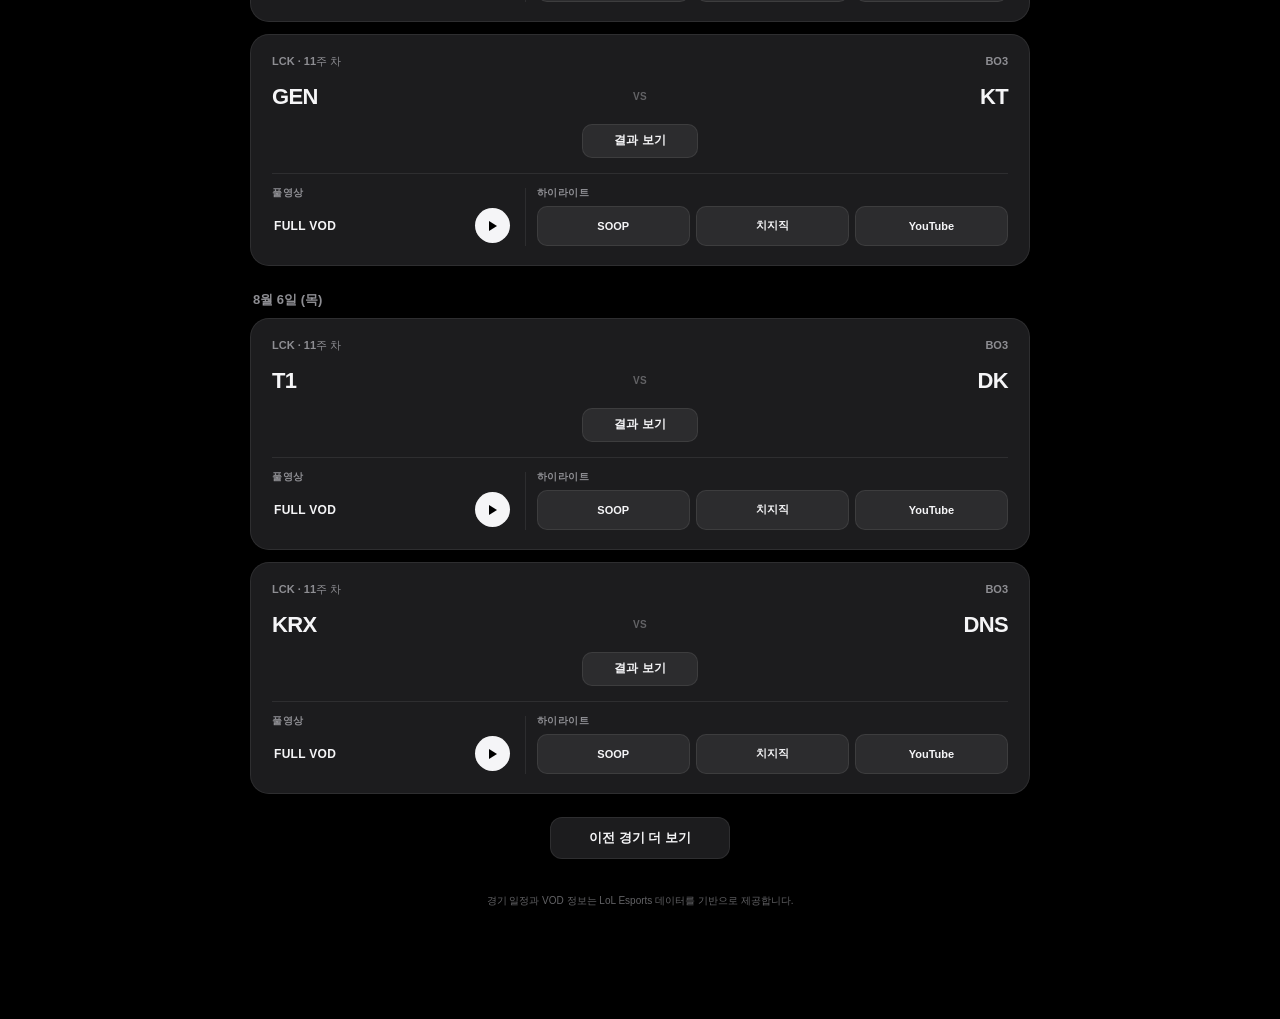
==== commit 0bd8b301: "link update" ====
--- a/index.html
+++ b/index.html
@@ -883,7 +883,7 @@
             <p class="developer">
                 Developed by
                 <a href="https://physxium.github.io/" target="_blank" rel="noopener noreferrer">
-                    Physxium (Han Gyeol Lee)
+                    Physxium (Han Gyeol Lee) 🔗
                 </a>
             </p>
 
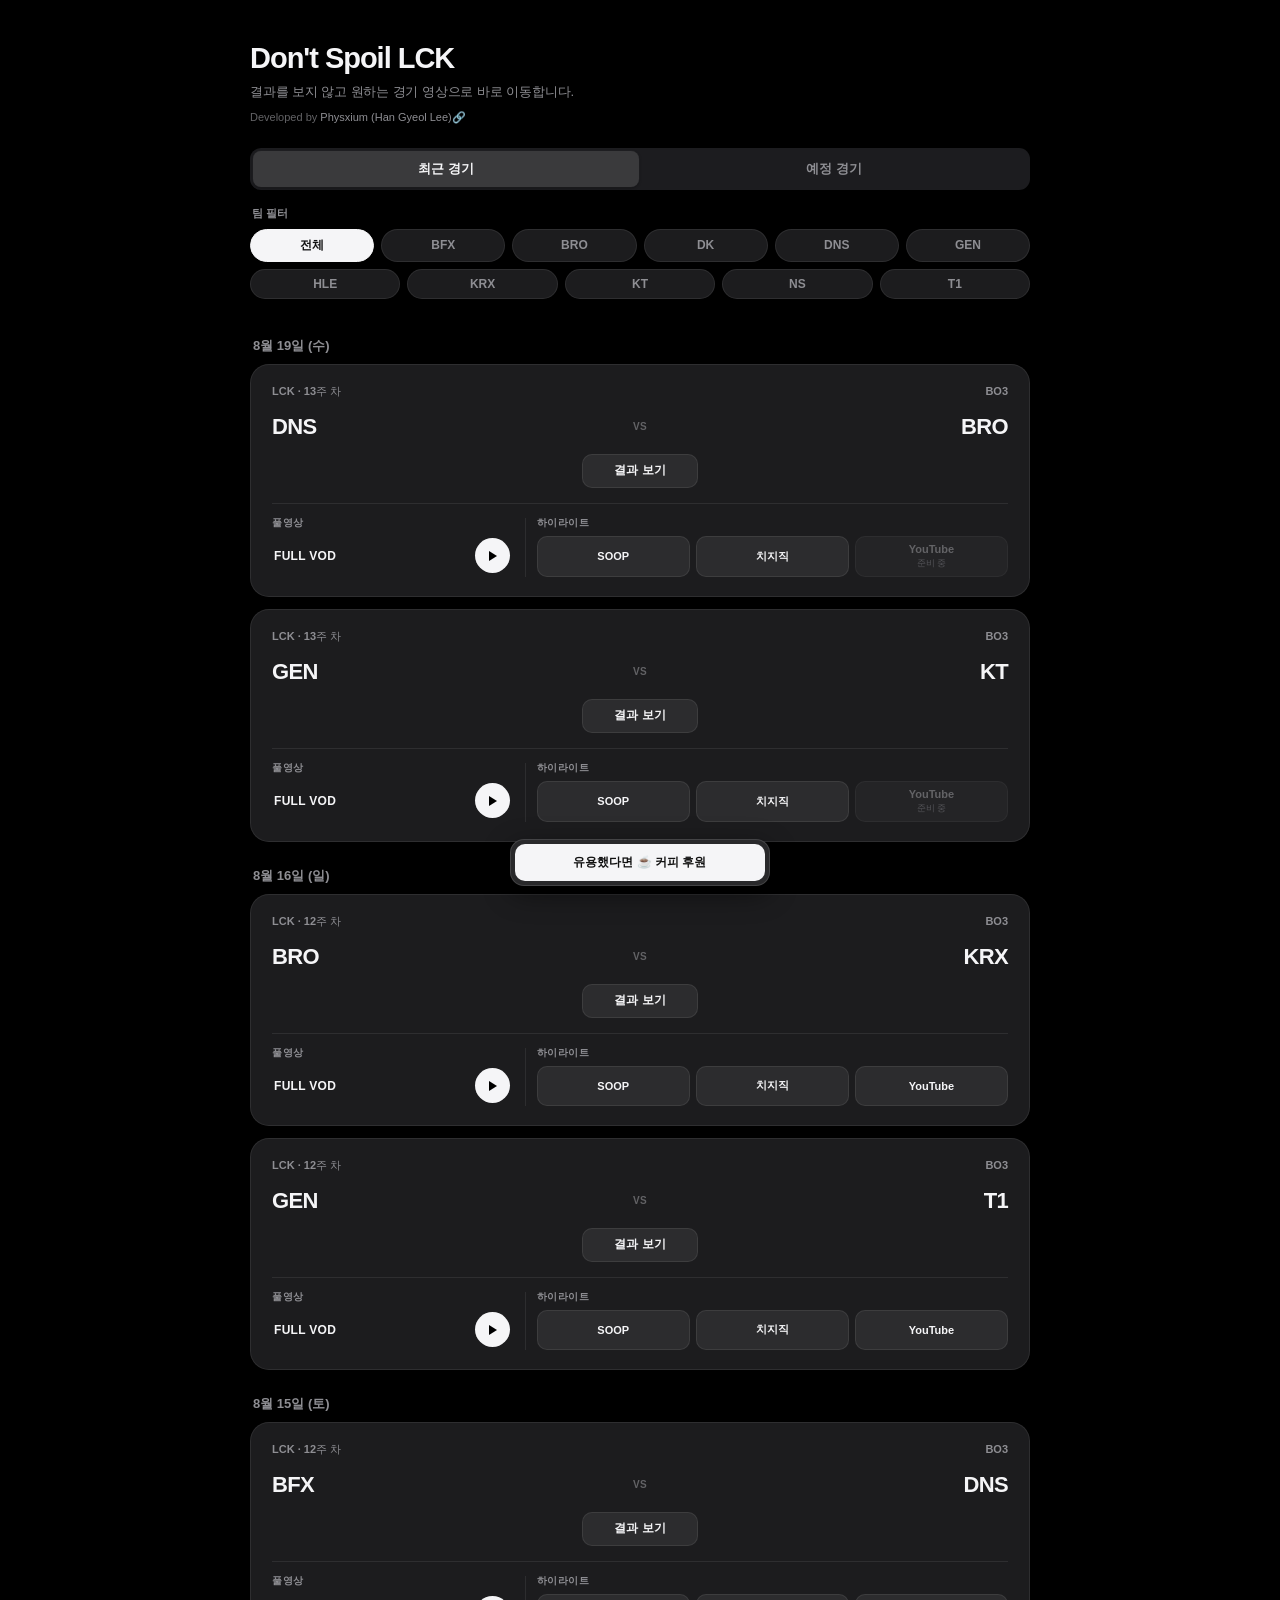
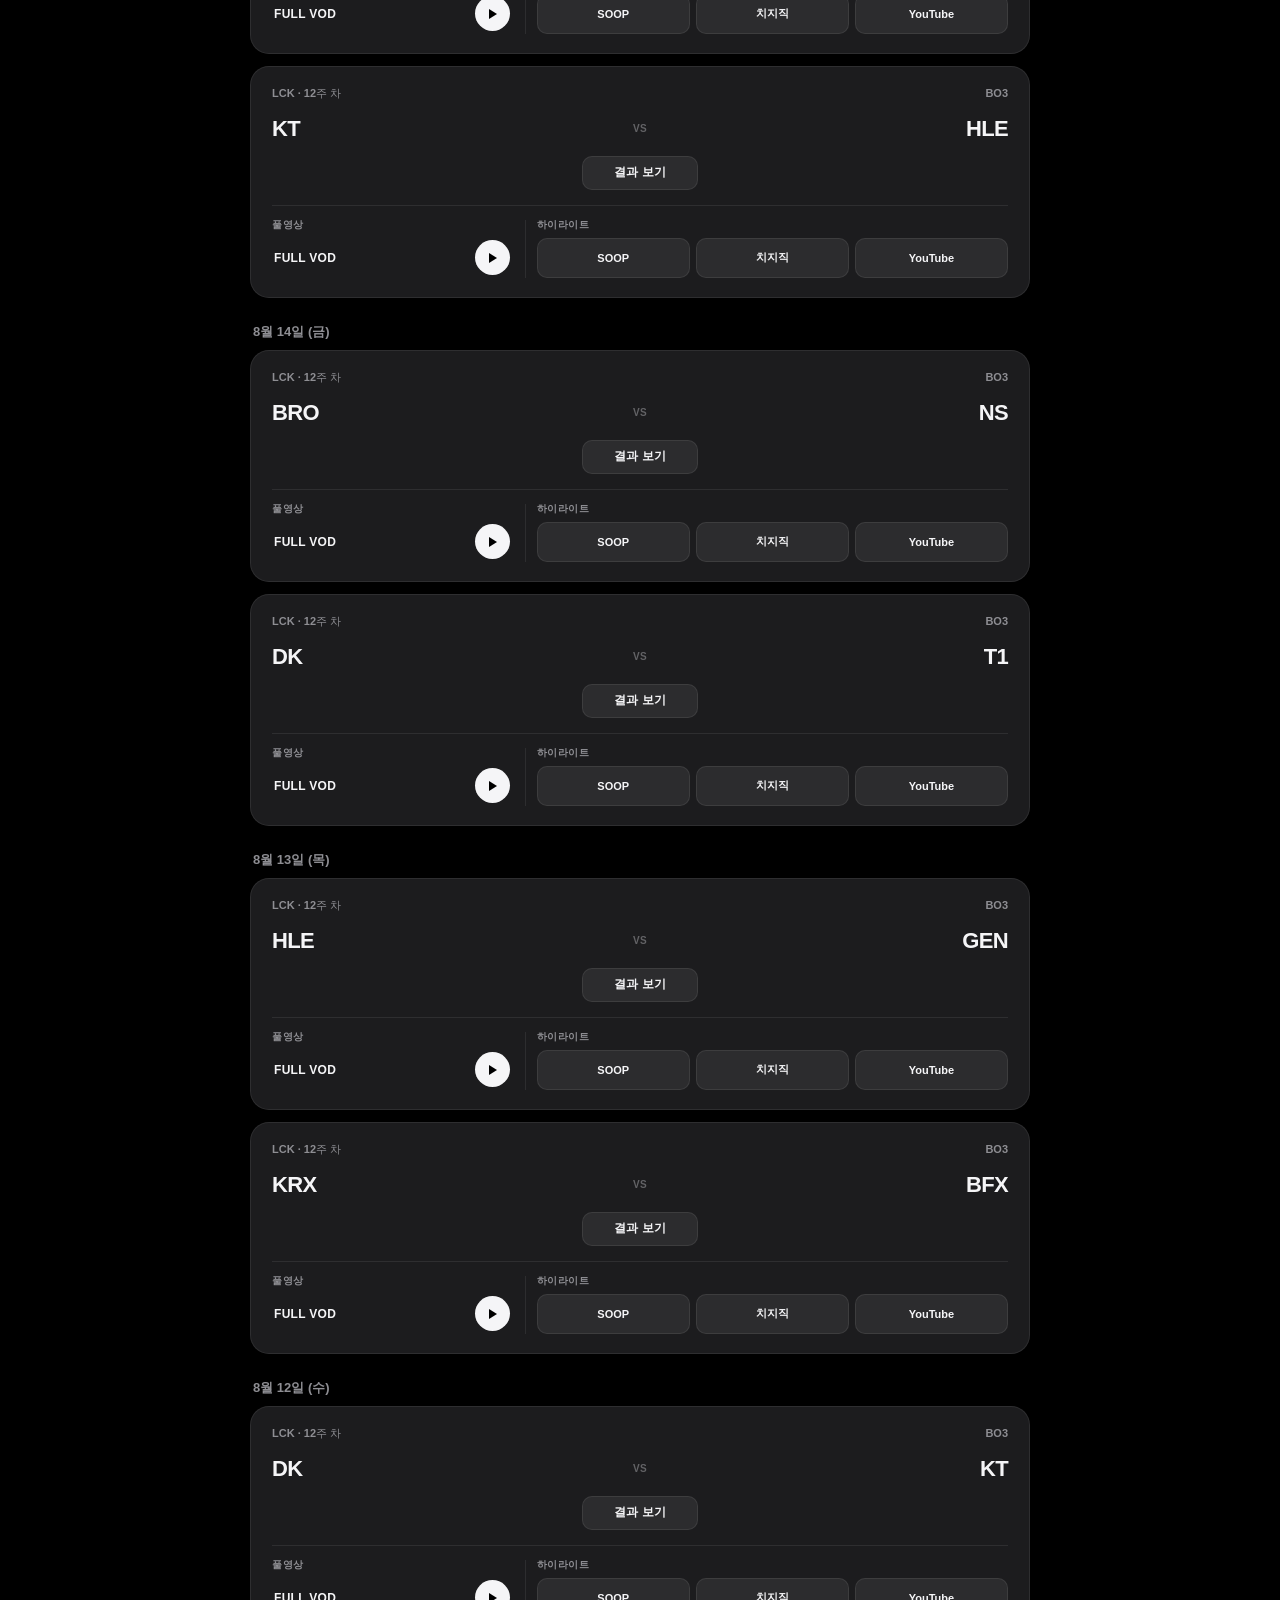
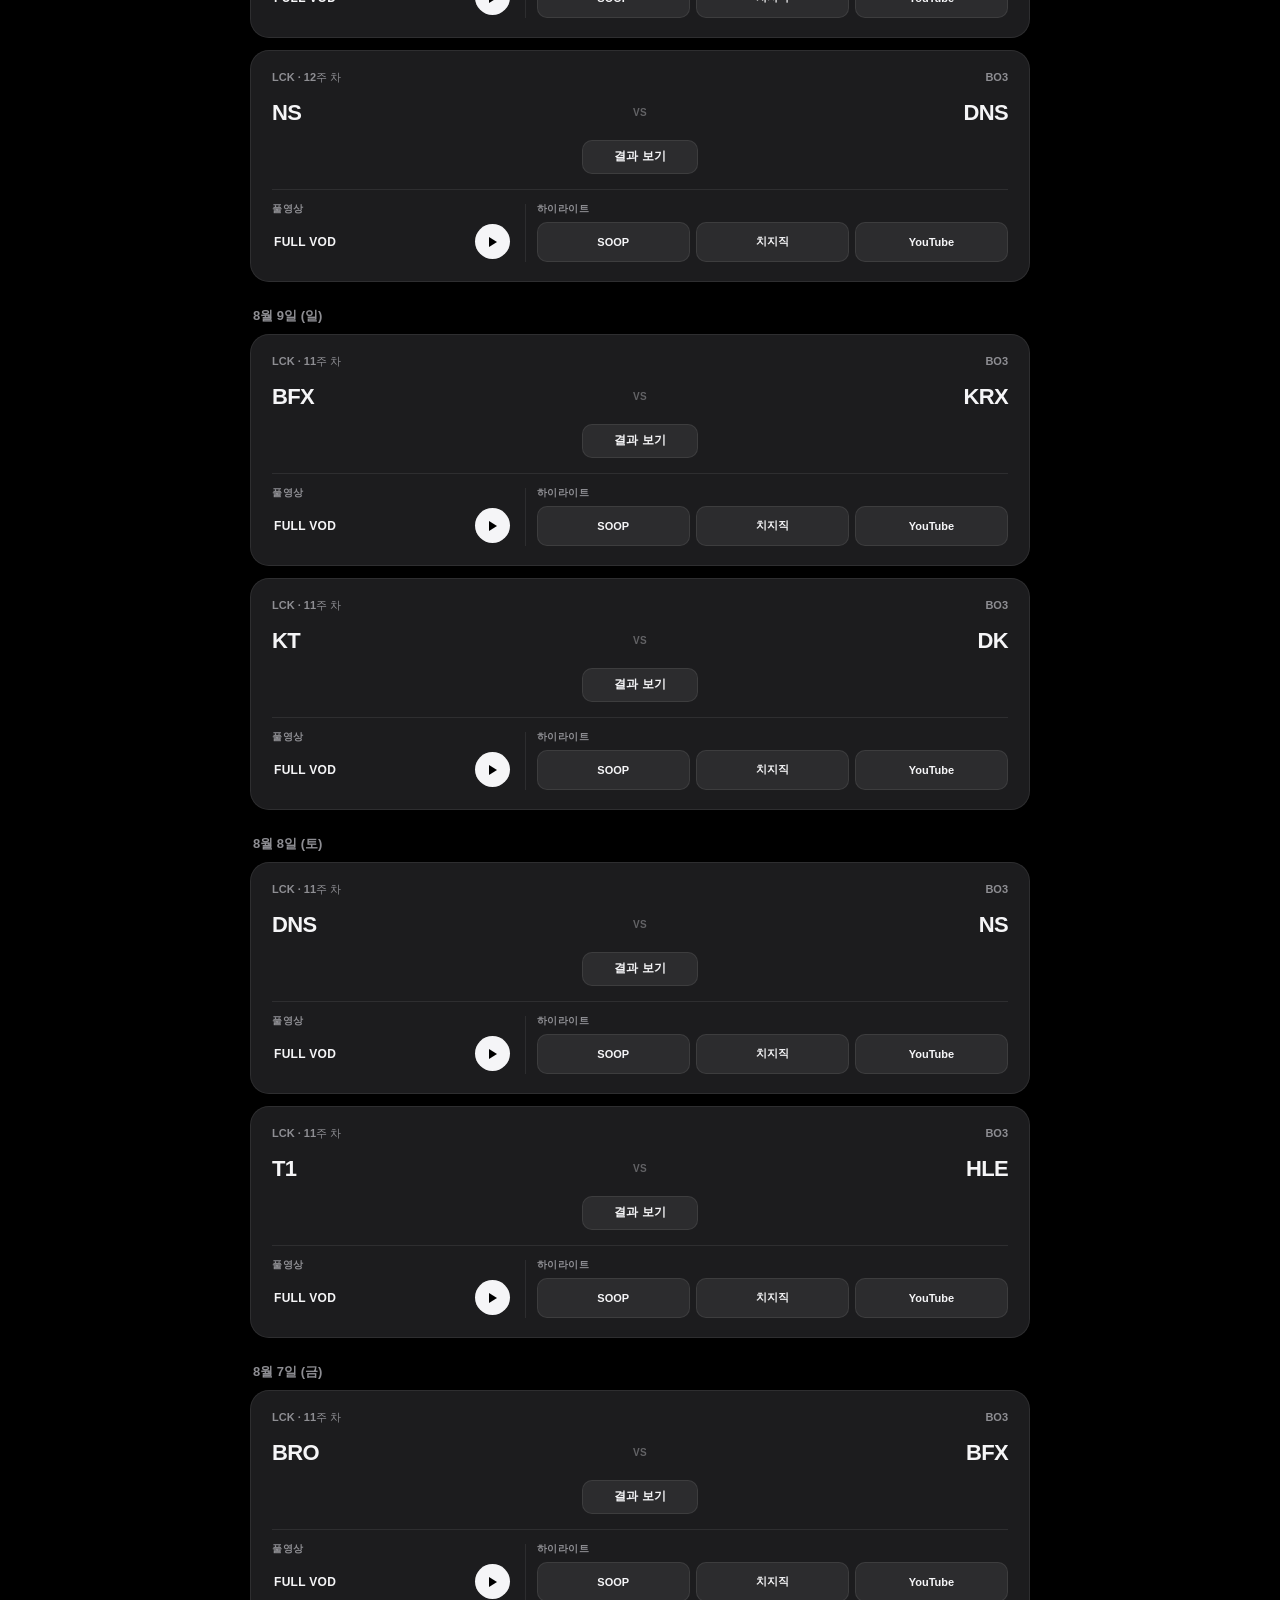
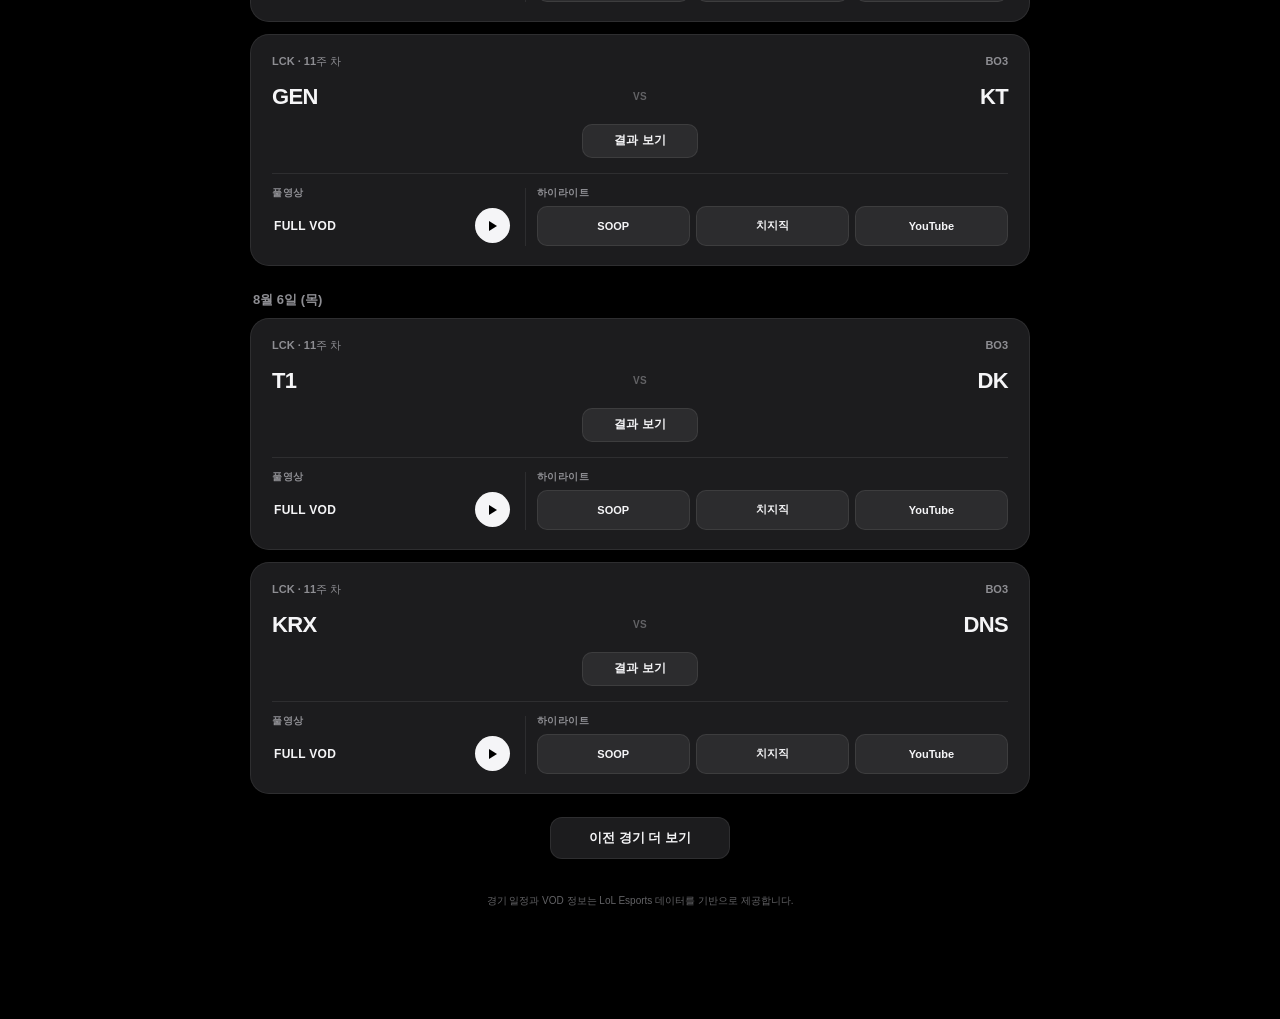
==== commit c1e5a3ef: "link update" ====
--- a/index.html
+++ b/index.html
@@ -883,7 +883,7 @@
             <p class="developer">
                 Developed by
                 <a href="https://physxium.github.io/" target="_blank" rel="noopener noreferrer">
-                    Physxium (Han Gyeol Lee) 🔗
+                    Physxium (Han Gyeol Lee)🔗
                 </a>
             </p>
 
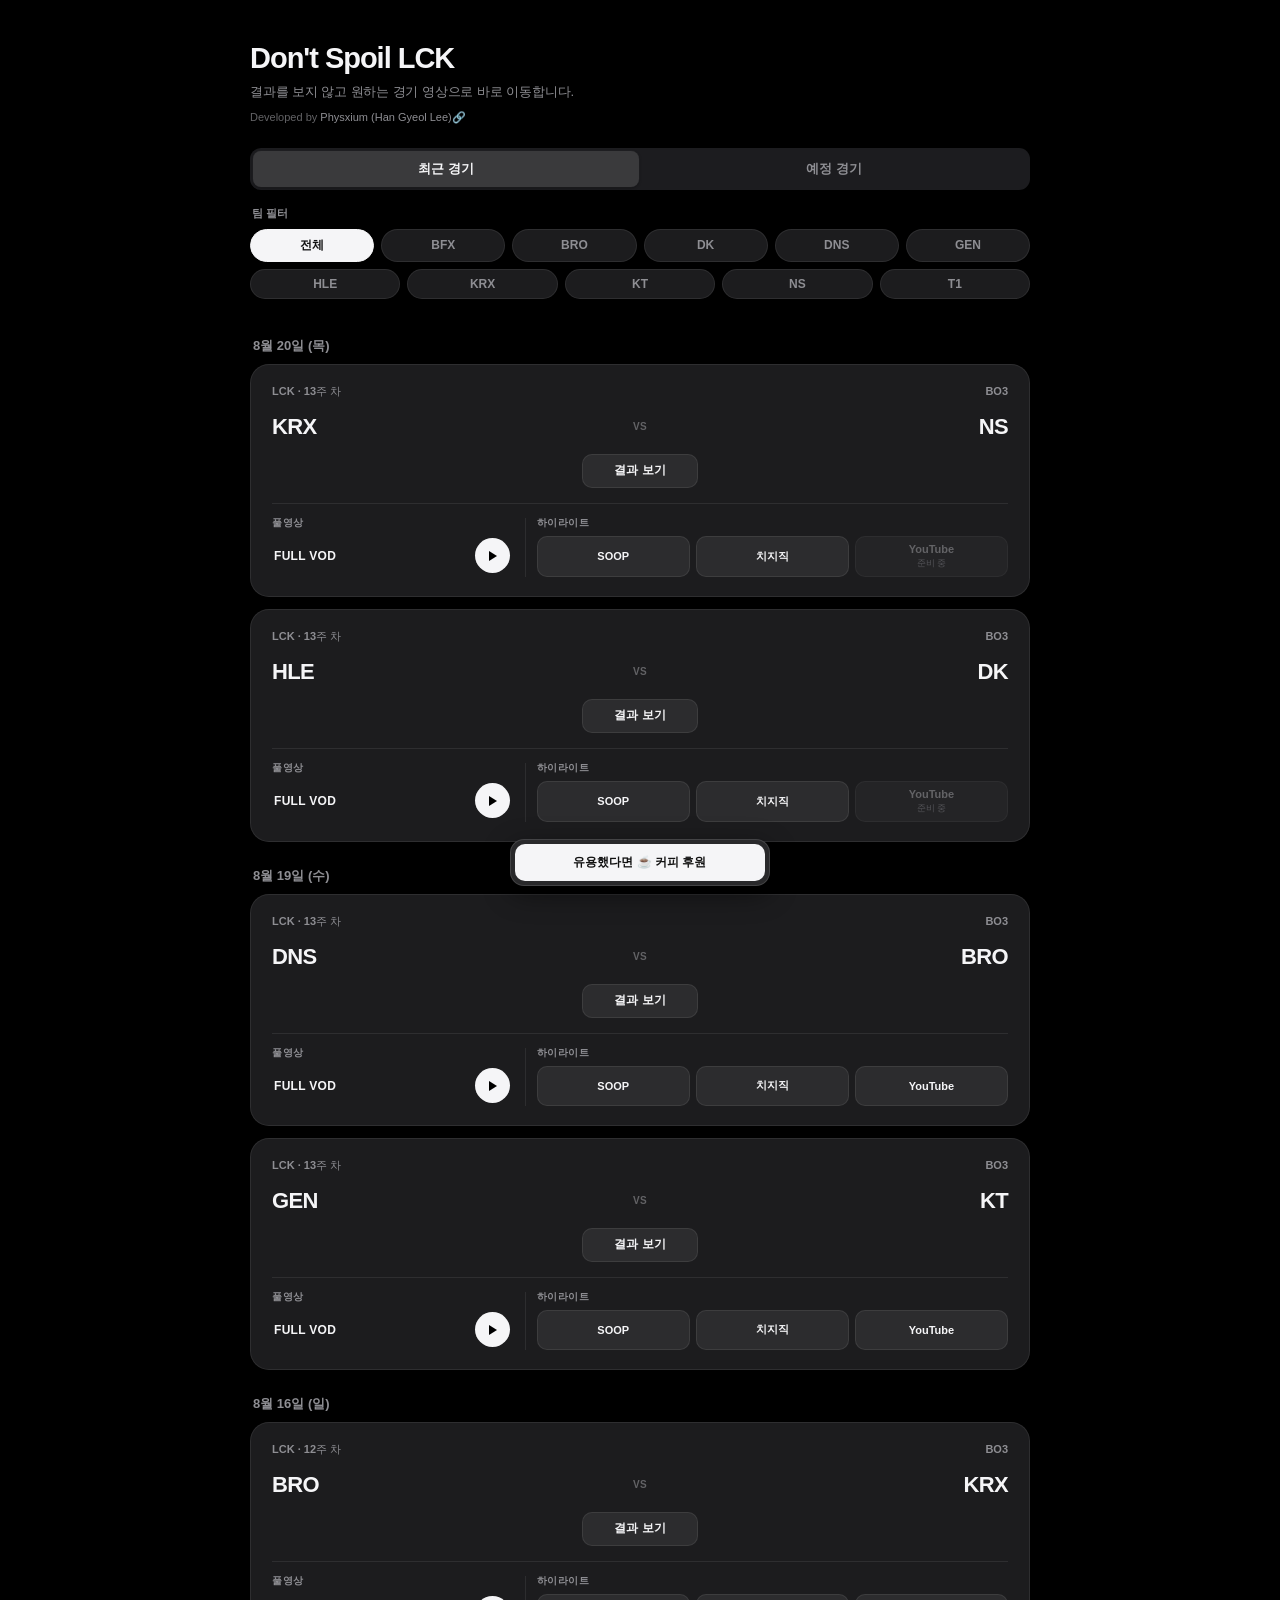
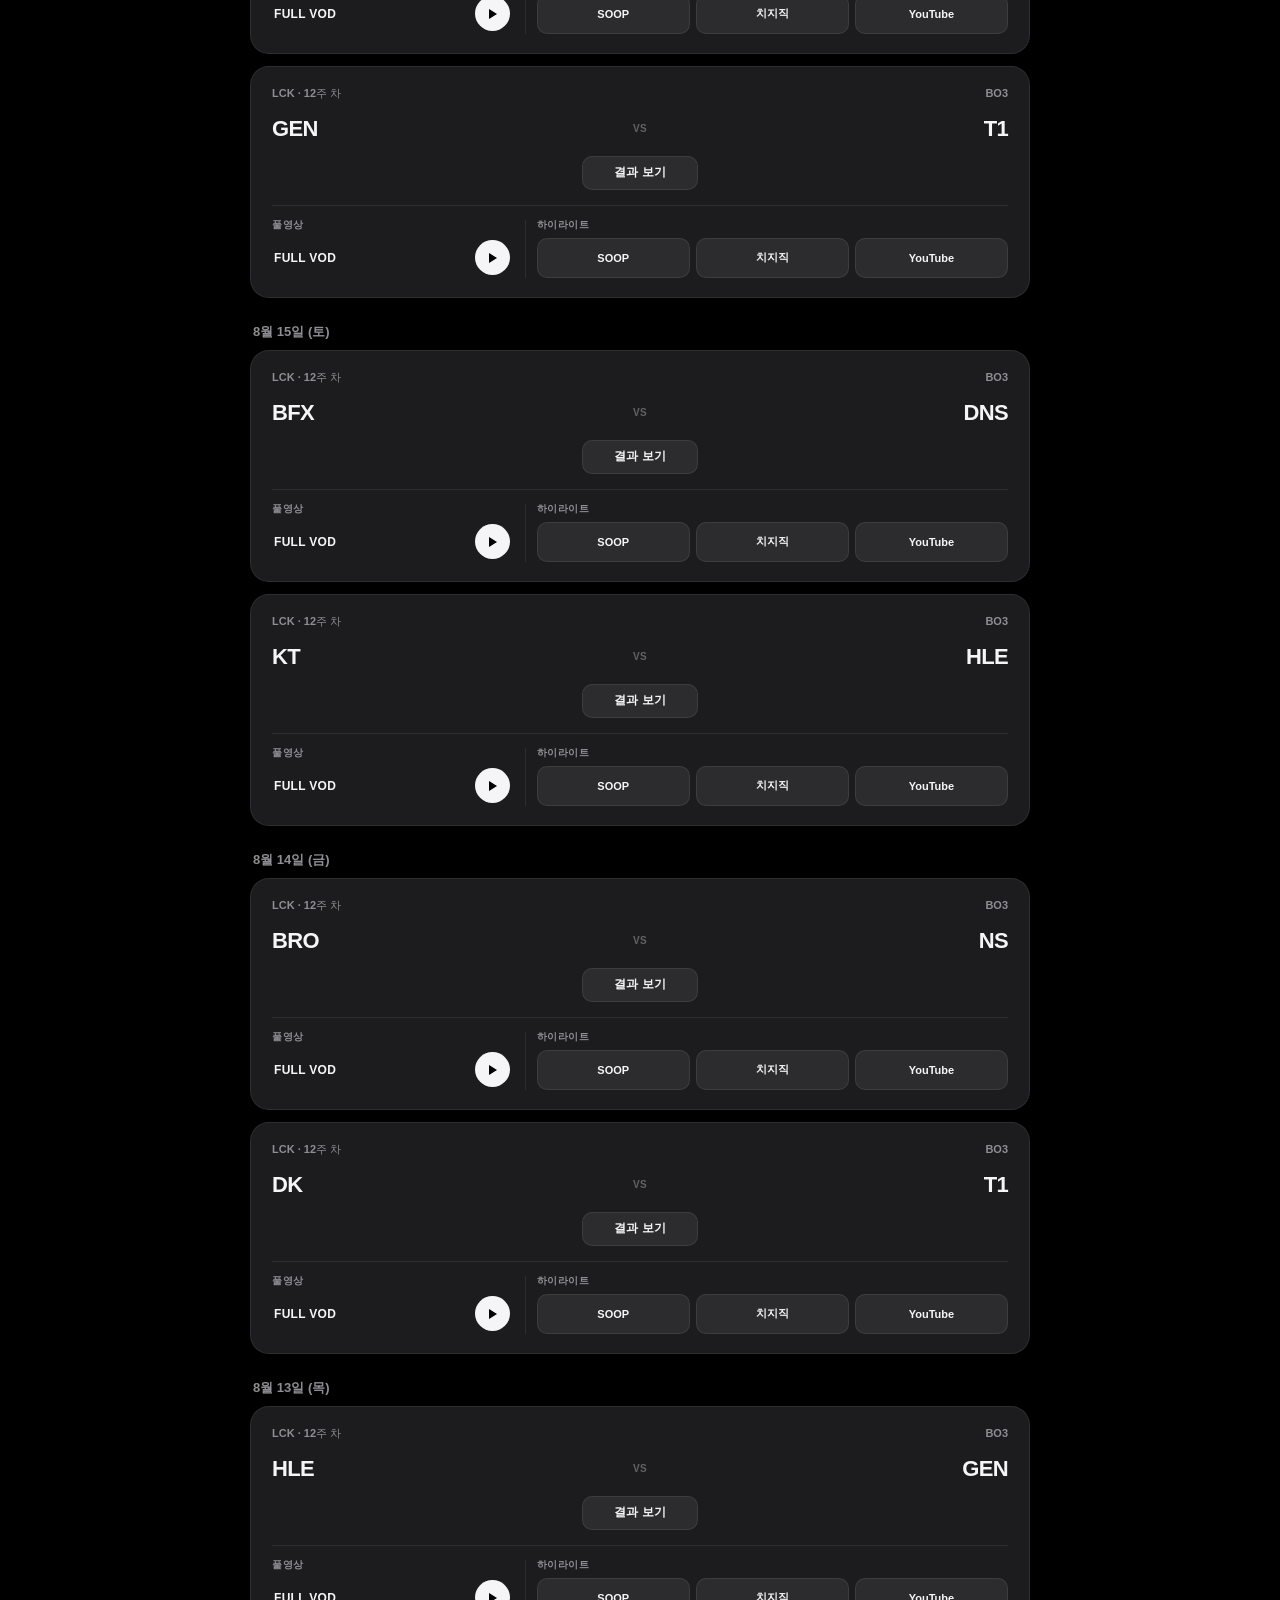
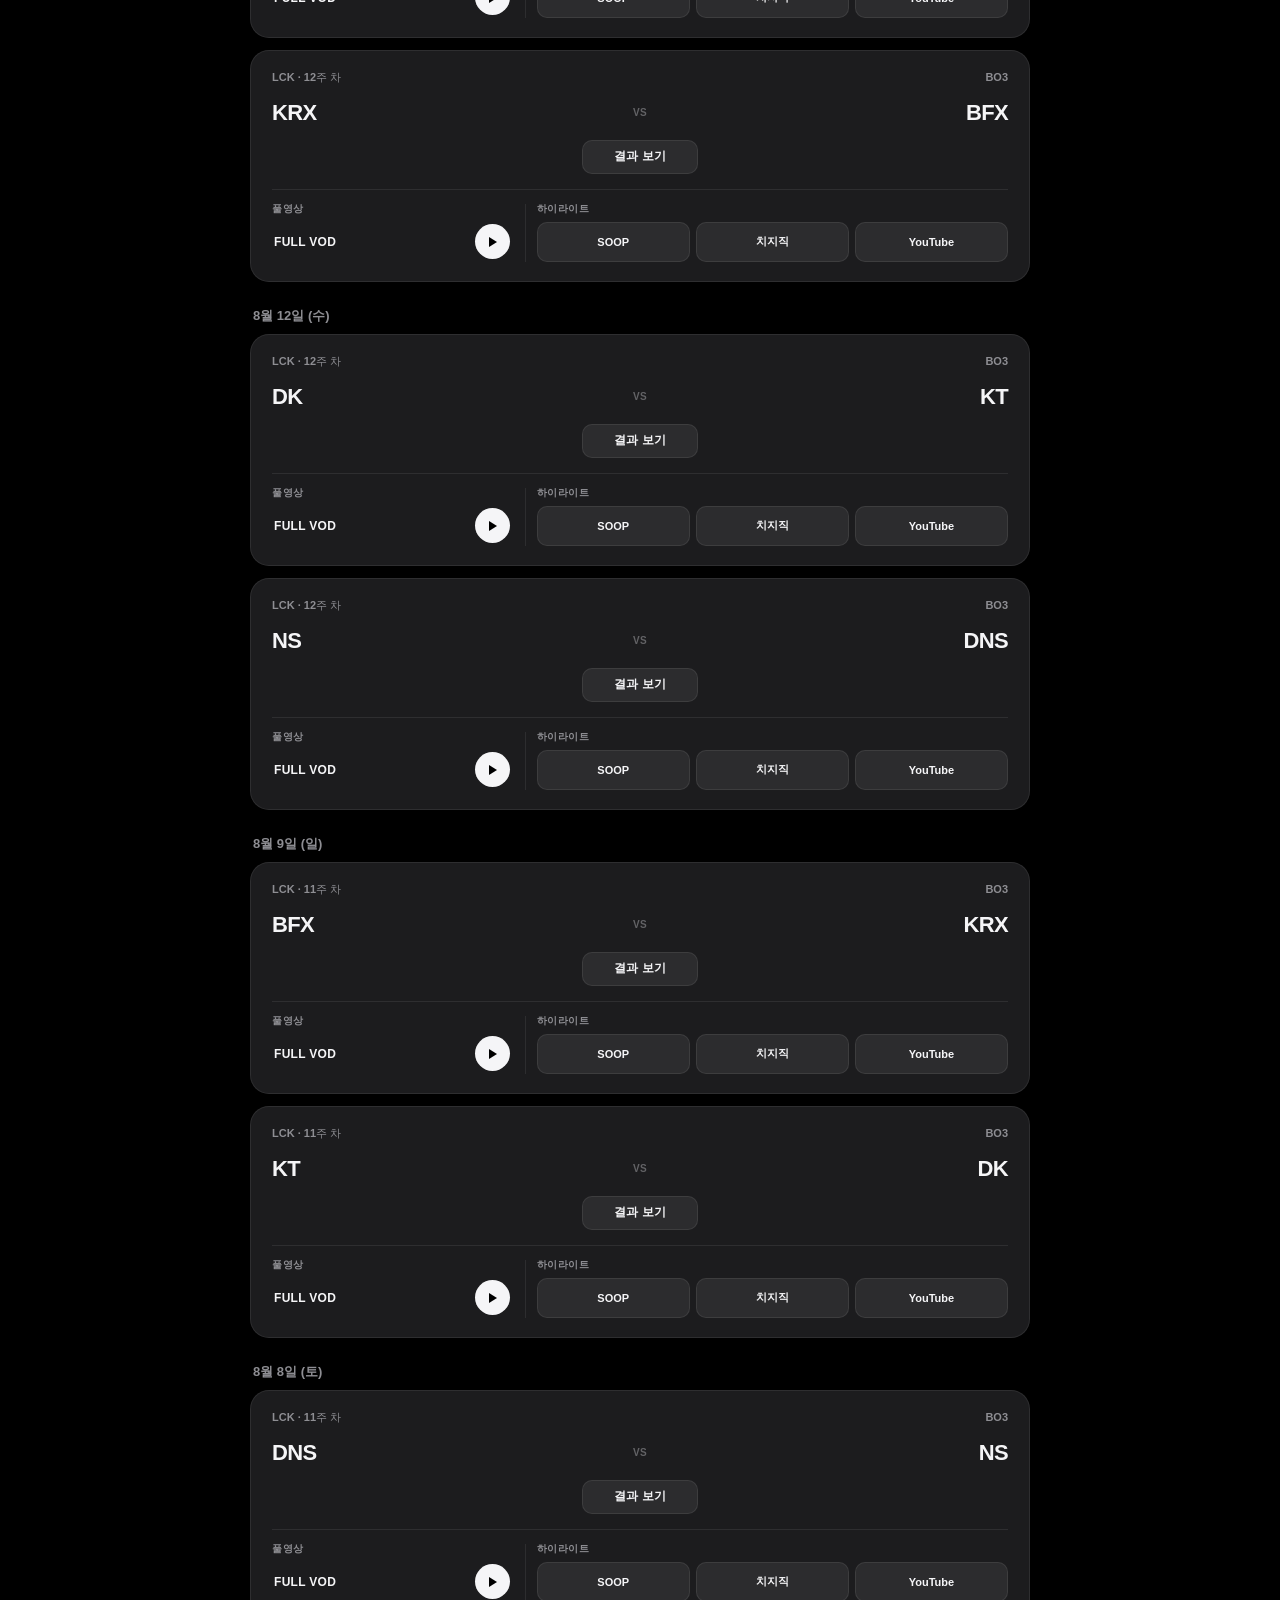
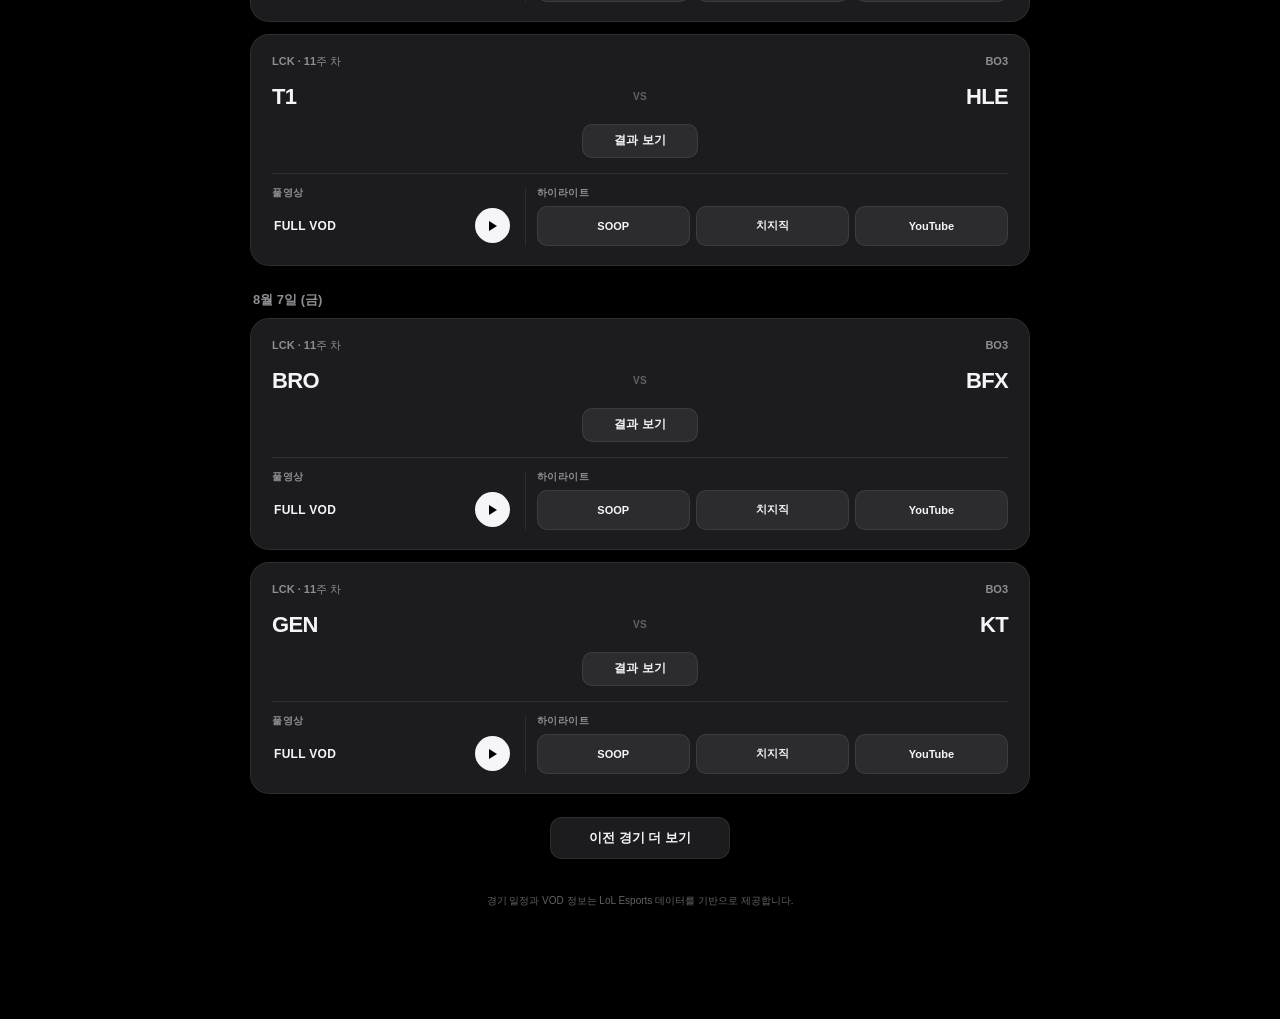
==== commit e61d306a: "Update developer link" ====
--- a/index.html
+++ b/index.html
@@ -882,7 +882,7 @@
 
             <p class="developer">
                 Developed by
-                <a href="https://physxium.github.io/" target="_blank" rel="noopener noreferrer">
+                <a href="https://physxium.pages.dev/" target="_blank" rel="noopener noreferrer">
                     Physxium (Han Gyeol Lee)🔗
                 </a>
             </p>
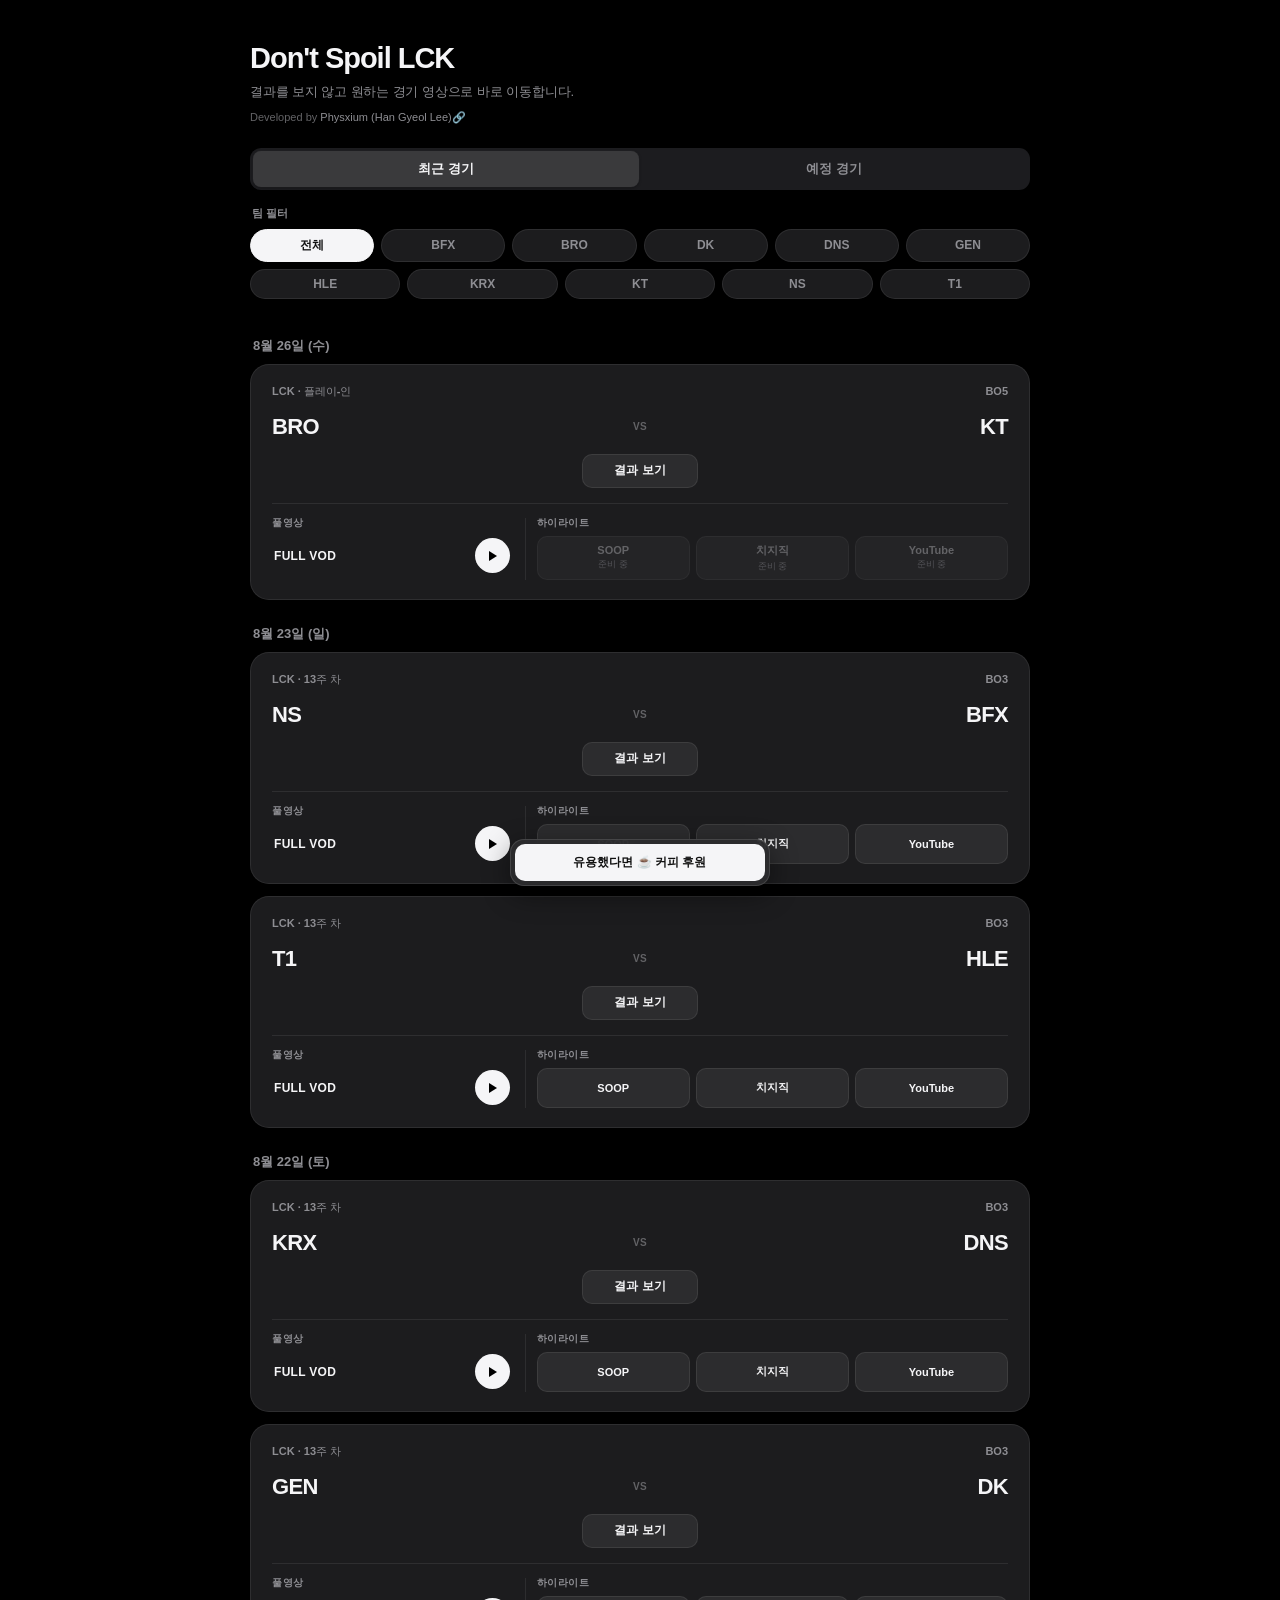
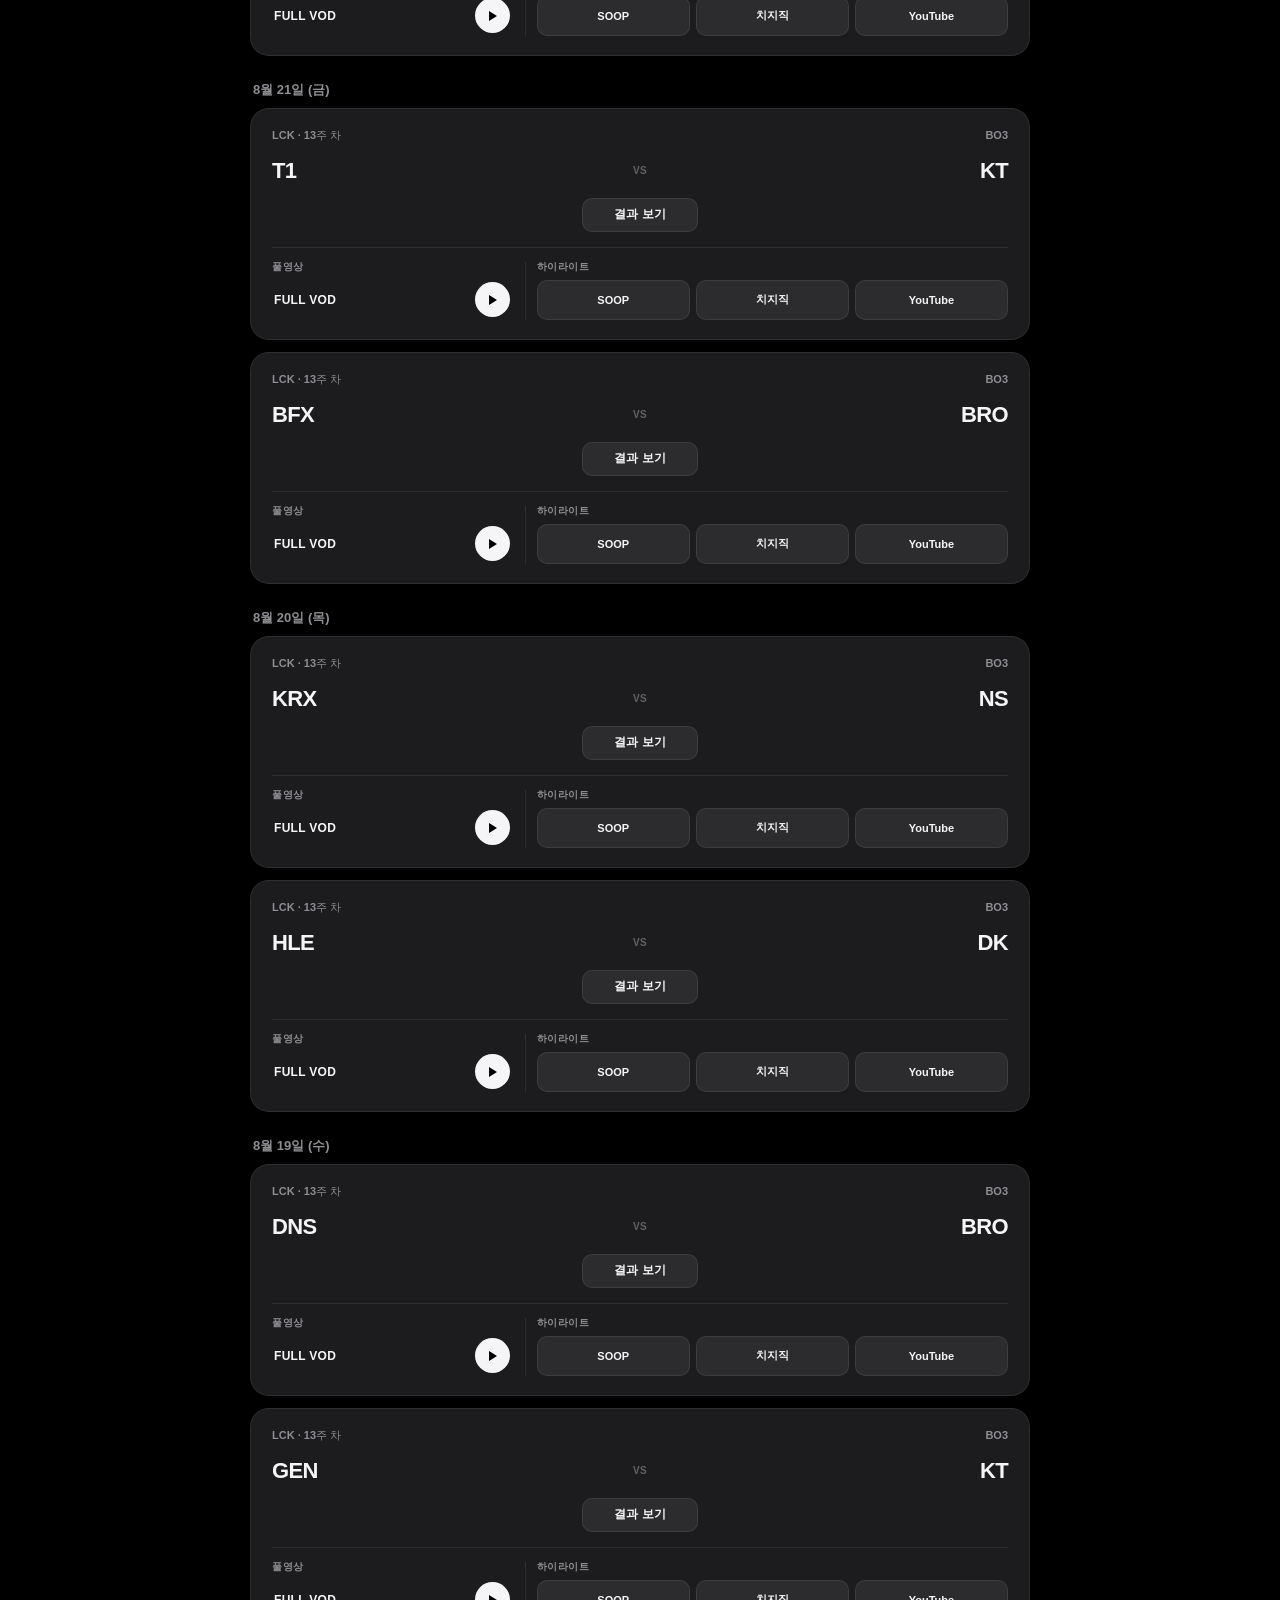
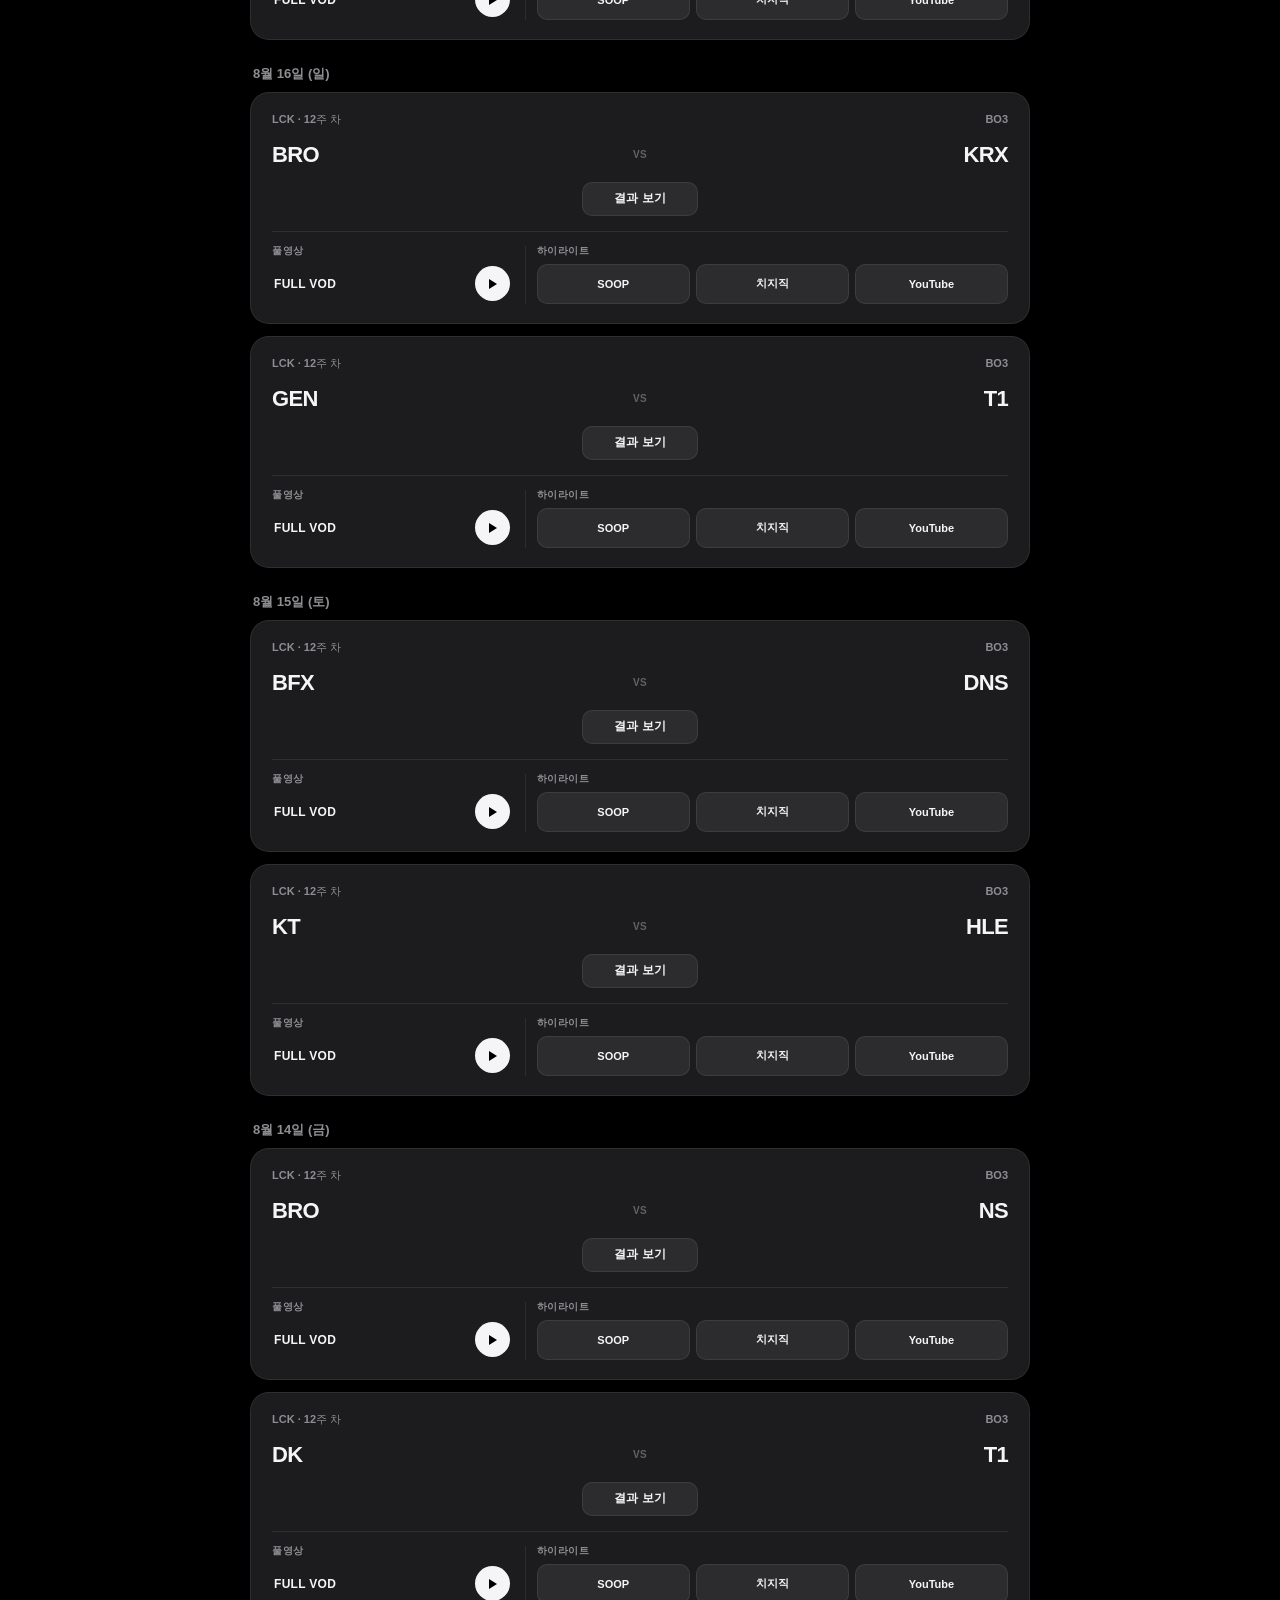
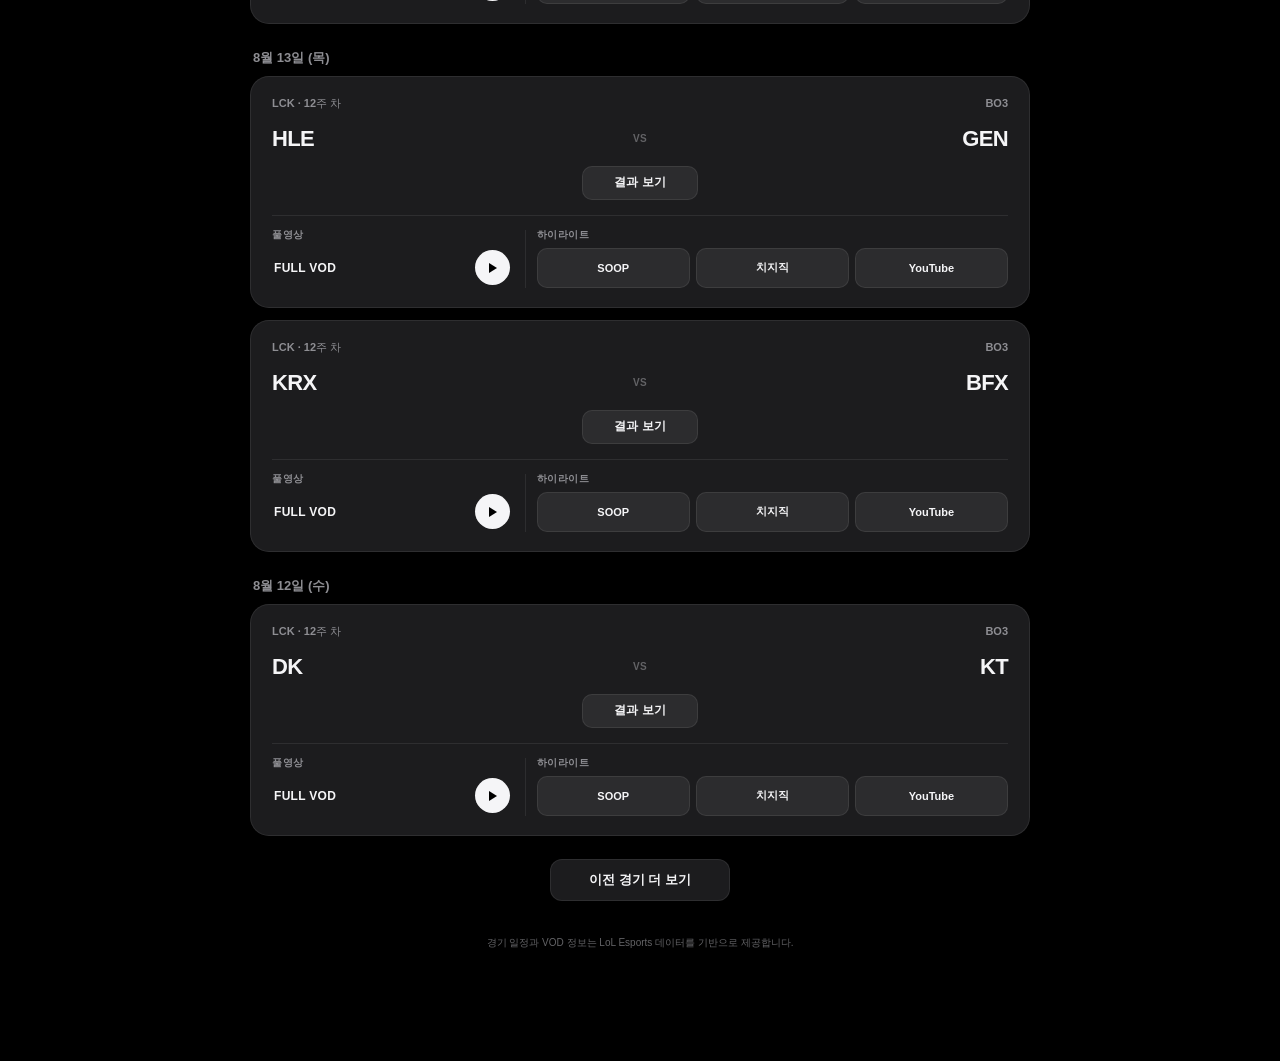
==== commit 89227b78: "Update version" ====
--- a/index.html
+++ b/index.html
@@ -36,836 +36,8 @@
     <script async src="https://pagead2.googlesyndication.com/pagead/js/adsbygoogle.js?client=ca-pub-6908864739979028"
         crossorigin="anonymous"></script>
 
-    <style>
-        :root {
-            color-scheme: dark;
+        <link rel="stylesheet" href="./style.css">
 
-            --bg: #000000;
-
-            --panel: #1c1c1e;
-            --panel-soft: #242426;
-            --panel-strong: #2c2c2e;
-
-            --text: #f5f5f7;
-            --muted: #8e8e93;
-            --muted-soft: #636366;
-
-            --line: rgba(255, 255, 255, 0.08);
-            --line-strong: rgba(255, 255, 255, 0.12);
-
-            --accent: #f5f5f7;
-            --accent-text: #111111;
-
-            --button: #2c2c2e;
-            --button-hover: #3a3a3c;
-
-            --disabled: #242426;
-
-            --live: #ff453a;
-            --live-soft: rgba(255, 69, 58, 0.12);
-            --live-line: rgba(255, 69, 58, 0.28);
-        }
-
-        * {
-            box-sizing: border-box;
-        }
-
-        html {
-            background: var(--bg);
-        }
-
-        body {
-            margin: 0;
-            background: var(--bg);
-            color: var(--text);
-
-            font-family:
-                -apple-system,
-                BlinkMacSystemFont,
-                "SF Pro Display",
-                "SF Pro Text",
-                "Pretendard",
-                "Segoe UI",
-                sans-serif;
-
-            -webkit-font-smoothing: antialiased;
-            text-rendering: optimizeLegibility;
-        }
-
-        button,
-        a {
-            font: inherit;
-            -webkit-tap-highlight-color: transparent;
-        }
-
-        button {
-            appearance: none;
-        }
-
-        .wrap {
-            width: min(780px, calc(100% - 28px));
-            margin: 0 auto;
-            padding: 32px 0 110px;
-        }
-
-        /* ------------------------------
-           Header
-        ------------------------------ */
-
-        header {
-            margin-bottom: 22px;
-        }
-
-        h1 {
-            margin: 0 0 7px;
-
-            font-size: 25px;
-            font-weight: 750;
-            letter-spacing: -0.035em;
-        }
-
-        .subtitle {
-            margin: 0;
-
-            color: var(--muted);
-
-            font-size: 13px;
-            line-height: 1.55;
-            letter-spacing: -0.01em;
-        }
-
-        .developer {
-            margin: 8px 0 0;
-
-            color: var(--muted-soft);
-
-            font-size: 11px;
-            line-height: 1.4;
-        }
-
-        .developer a {
-            color: var(--muted);
-            text-decoration: none;
-
-            transition: color 0.15s ease;
-        }
-
-        .developer a:hover {
-            color: var(--text);
-        }
-
-        /* ------------------------------
-           Tabs
-        ------------------------------ */
-
-        .tabs {
-            display: grid;
-            grid-template-columns: 1fr 1fr;
-
-            gap: 3px;
-
-            padding: 3px;
-            margin: 22px 0 16px;
-
-            background: rgba(118, 118, 128, 0.24);
-
-            border-radius: 11px;
-        }
-
-        .tab-btn {
-            border: 0;
-            border-radius: 8px;
-
-            padding: 9px 10px;
-
-            background: transparent;
-            color: var(--muted);
-
-            cursor: pointer;
-
-            font-size: 13px;
-            font-weight: 650;
-
-            transition:
-                background 0.15s ease,
-                color 0.15s ease,
-                box-shadow 0.15s ease;
-        }
-
-        .tab-btn.active {
-            background: #3a3a3c;
-            color: var(--text);
-
-            box-shadow:
-                0 1px 3px rgba(0, 0, 0, 0.32),
-                0 0 0 0.5px rgba(255, 255, 255, 0.04);
-        }
-
-        /* ------------------------------
-           Team Filters
-        ------------------------------ */
-
-        .filter-label {
-            margin: 0 0 8px 2px;
-
-            color: var(--muted);
-
-            font-size: 11px;
-            font-weight: 650;
-        }
-
-        .filters {
-            display: flex;
-            flex-wrap: wrap;
-
-            gap: 7px;
-
-            padding: 0 0 13px;
-        }
-
-        .filter-btn {
-            flex: 1 1 calc(20% - 7px);
-
-            min-width: 58px;
-
-            border: 1px solid var(--line);
-            border-radius: 999px;
-
-            padding: 7px 11px;
-
-            background: var(--panel);
-            color: var(--muted);
-
-            cursor: pointer;
-
-            font-size: 12px;
-            font-weight: 550;
-
-            transition:
-                background 0.15s ease,
-                color 0.15s ease,
-                border-color 0.15s ease;
-        }
-
-        .filter-btn:hover {
-            background: var(--panel-soft);
-        }
-
-        .filter-btn.active {
-            background: var(--accent);
-            color: var(--accent-text);
-
-            border-color: var(--accent);
-
-            font-weight: 700;
-        }
-
-        /* ------------------------------
-           Date
-        ------------------------------ */
-
-        .date-group {
-            margin-top: 25px;
-        }
-
-        .date-title {
-            margin: 0 0 9px 3px;
-
-            color: var(--muted);
-
-            font-size: 13px;
-            font-weight: 650;
-        }
-
-        /* ------------------------------
-           Match Card
-        ------------------------------ */
-
-        .match-card {
-            margin-bottom: 12px;
-            padding: 17px;
-
-            background: var(--panel);
-
-            border: 1px solid var(--line);
-            border-radius: 19px;
-        }
-
-        .meta {
-            display: flex;
-            justify-content: space-between;
-            align-items: center;
-
-            gap: 12px;
-
-            margin-bottom: 15px;
-
-            color: var(--muted);
-
-            font-size: 11px;
-            font-weight: 550;
-        }
-
-        .teams {
-            display: grid;
-            grid-template-columns: 1fr auto 1fr;
-
-            align-items: center;
-
-            gap: 12px;
-
-            margin-bottom: 14px;
-        }
-
-        .team {
-            font-size: 20px;
-            font-weight: 750;
-            letter-spacing: -0.03em;
-        }
-
-        .team.right {
-            text-align: right;
-        }
-
-        .versus {
-            color: var(--muted-soft);
-
-            font-size: 10px;
-            font-weight: 700;
-
-            letter-spacing: 0.04em;
-        }
-
-        /* ------------------------------
-           Score / LIVE
-        ------------------------------ */
-
-        .score-row {
-            display: flex;
-            justify-content: center;
-
-            min-height: 34px;
-
-            margin-bottom: 15px;
-        }
-
-        .score-btn {
-            min-width: 116px;
-
-            border: 1px solid var(--line);
-            border-radius: 10px;
-
-            padding: 7px 12px;
-
-            background: var(--panel-strong);
-            color: var(--text);
-
-            cursor: pointer;
-
-            font-size: 12px;
-            font-weight: 650;
-
-            transition:
-                background 0.15s ease,
-                transform 0.12s ease;
-        }
-
-        .score-btn:hover {
-            background: #3a3a3c;
-        }
-
-        .score-btn:active {
-            transform: scale(0.97);
-        }
-
-        .live-status {
-            min-width: 116px;
-
-            display: flex;
-            align-items: center;
-            justify-content: center;
-
-            gap: 6px;
-
-            padding: 7px 12px;
-
-            border: 1px solid var(--live-line);
-            border-radius: 10px;
-
-            background: var(--live-soft);
-            color: var(--live);
-
-            font-size: 12px;
-            font-weight: 750;
-
-            letter-spacing: 0.02em;
-            text-decoration: none;
-
-            cursor: pointer;
-
-            transition:
-                background 0.15s ease,
-                transform 0.12s ease;
-        }
-
-        .live-status:hover {
-            background: rgba(255, 69, 58, 0.18);
-        }
-
-        .live-status:active {
-            transform: scale(0.97);
-        }
-
-        .live-dot {
-            width: 7px;
-            height: 7px;
-
-            flex: 0 0 7px;
-
-            border-radius: 50%;
-
-            background: var(--live);
-        }
-
-        .live-play {
-            margin-left: 2px;
-
-            font-size: 9px;
-        }
-
-        /* ------------------------------
-           Media Area
-        ------------------------------ */
-
-        .media-area {
-            display: grid;
-            grid-template-columns:
-                minmax(0, 0.9fr) minmax(0, 1.45fr);
-
-            gap: 11px;
-
-            padding-top: 14px;
-
-            border-top: 1px solid var(--line);
-        }
-
-        .media-column {
-            min-width: 0;
-        }
-
-        .media-column+.media-column {
-            padding-left: 11px;
-
-            border-left: 1px solid var(--line);
-        }
-
-        .media-label {
-            margin-bottom: 8px;
-
-            color: var(--muted);
-
-            font-size: 10px;
-            font-weight: 650;
-
-            letter-spacing: 0.055em;
-            line-height: 1;
-        }
-
-        /* ------------------------------
-           Full VOD
-        ------------------------------ */
-
-        .full-vod-box {
-            min-height: 40px;
-
-            display: flex;
-            align-items: center;
-            justify-content: space-between;
-
-            padding: 0 4px 0 2px;
-        }
-
-        .full-vod-info {
-            display: flex;
-            flex-direction: column;
-            justify-content: center;
-
-            gap: 1px;
-        }
-
-        .full-vod-pending {
-            color: #545458;
-
-            font-size: 9px;
-            font-weight: 550;
-            line-height: 1.2;
-        }
-
-        .full-vod-text {
-            color: var(--text);
-
-            font-size: 12px;
-            font-weight: 650;
-
-            letter-spacing: 0.025em;
-        }
-
-        .play-button {
-            width: 35px;
-            height: 35px;
-
-            flex: 0 0 35px;
-
-            display: flex;
-            align-items: center;
-            justify-content: center;
-
-            border-radius: 50%;
-
-            background: var(--accent);
-            color: #000000;
-
-            text-decoration: none;
-
-            transition:
-                transform 0.15s ease,
-                opacity 0.15s ease;
-        }
-
-        .play-button:hover {
-            transform: scale(1.06);
-        }
-
-        .play-button:active {
-            transform: scale(0.95);
-        }
-
-        .play-icon {
-            width: 0;
-            height: 0;
-
-            margin-left: 2px;
-
-            border-top: 5px solid transparent;
-            border-bottom: 5px solid transparent;
-            border-left: 8px solid currentColor;
-        }
-
-        .full-vod-box.pending-vod {
-            color: var(--muted-soft);
-        }
-
-        .play-button.disabled {
-            background: var(--panel-strong);
-            color: var(--muted-soft);
-
-            pointer-events: none;
-        }
-
-        .pending-vod .full-vod-text {
-            color: var(--muted-soft);
-        }
-
-        /* ------------------------------
-           Highlights
-        ------------------------------ */
-
-        .highlight-grid {
-            display: grid;
-            grid-template-columns: repeat(3, minmax(0, 1fr));
-
-            gap: 6px;
-        }
-
-        .highlight-button,
-        .pending {
-            min-width: 0;
-            min-height: 40px;
-
-            display: flex;
-            align-items: center;
-            justify-content: center;
-
-            padding: 6px 4px;
-
-            border-radius: 10px;
-
-            text-align: center;
-
-            font-size: 11px;
-            font-weight: 650;
-        }
-
-        .highlight-button {
-            border: 1px solid var(--line);
-
-            background: var(--button);
-            color: var(--text);
-
-            text-decoration: none;
-
-            transition:
-                background 0.15s ease,
-                transform 0.12s ease;
-        }
-
-        .highlight-button:hover {
-            background: var(--button-hover);
-        }
-
-        .highlight-button:active {
-            transform: scale(0.97);
-        }
-
-        .pending {
-            flex-direction: column;
-
-            gap: 2px;
-
-            border: 1px solid rgba(255, 255, 255, 0.04);
-
-            background: var(--disabled);
-            color: var(--muted-soft);
-
-            cursor: default;
-        }
-
-        .pending small {
-            color: #545458;
-
-            font-size: 9px;
-            font-weight: 550;
-        }
-
-        /* ------------------------------
-           Upcoming
-        ------------------------------ */
-
-        .upcoming-card .teams {
-            margin-bottom: 0;
-        }
-
-        .upcoming-time {
-            margin-top: 12px;
-
-            color: var(--text);
-
-            text-align: center;
-
-            font-size: 12px;
-            font-weight: 650;
-        }
-
-        /* ------------------------------
-           More / Empty
-        ------------------------------ */
-
-        .more-wrap {
-            display: flex;
-            justify-content: center;
-
-            margin-top: 23px;
-        }
-
-        .more-btn {
-            min-width: 180px;
-
-            border: 1px solid var(--line);
-            border-radius: 12px;
-
-            padding: 11px 17px;
-
-            background: var(--panel);
-            color: var(--text);
-
-            cursor: pointer;
-
-            font-size: 13px;
-            font-weight: 650;
-
-            transition: background 0.15s ease;
-        }
-
-        .more-btn:hover {
-            background: var(--panel-soft);
-        }
-
-        .empty {
-            margin-top: 25px;
-
-            padding: 29px 18px;
-
-            border: 1px solid var(--line);
-            border-radius: 17px;
-
-            background: var(--panel);
-
-            color: var(--muted);
-
-            text-align: center;
-
-            font-size: 13px;
-            line-height: 1.6;
-        }
-
-        /* ------------------------------
-           Footer
-        ------------------------------ */
-
-        footer {
-            margin-top: 34px;
-
-            color: var(--muted-soft);
-
-            text-align: center;
-
-            font-size: 10px;
-            line-height: 1.65;
-        }
-
-        /* ------------------------------
-           Floating Support
-        ------------------------------ */
-
-        .floating-bar {
-            position: fixed;
-
-            left: 50%;
-            bottom: calc(14px + env(safe-area-inset-bottom));
-
-            transform: translateX(-50%);
-
-            width: min(260px, calc(100% - 40px));
-
-            padding: 4px;
-
-            background: rgba(44, 44, 46, 0.94);
-
-            border: 1px solid var(--line-strong);
-            border-radius: 14px;
-
-            box-shadow:
-                0 8px 28px rgba(0, 0, 0, 0.45);
-
-            backdrop-filter: blur(18px);
-            -webkit-backdrop-filter: blur(18px);
-
-            z-index: 1000;
-        }
-
-        .floating-link {
-            min-width: 0;
-
-            display: flex;
-            align-items: center;
-            justify-content: center;
-
-            padding: 10px 12px;
-
-            border-radius: 10px;
-
-            color: var(--text);
-
-            font-size: 12px;
-            font-weight: 650;
-
-            text-decoration: none;
-
-            white-space: nowrap;
-
-            transition:
-                background 0.15s ease,
-                transform 0.12s ease;
-        }
-
-        .floating-link:hover {
-            background: var(--button-hover);
-        }
-
-        .floating-link:active {
-            transform: scale(0.97);
-        }
-
-        .floating-link.support {
-            background: var(--text);
-            color: var(--accent-text);
-        }
-
-        .floating-link.support:hover {
-            background: #e5e5e7;
-        }
-
-        /* ------------------------------
-           Responsive
-        ------------------------------ */
-
-        @media (max-width: 420px) {
-
-            .floating-bar {
-                width: min(240px, calc(100% - 32px));
-                bottom: calc(10px + env(safe-area-inset-bottom));
-            }
-
-            .floating-link {
-                padding: 10px 8px;
-                font-size: 11px;
-            }
-
-            .filter-btn {
-                flex-basis: calc(25% - 7px);
-            }
-
-            .match-card {
-                padding: 16px;
-            }
-
-            .media-area {
-                grid-template-columns:
-                    minmax(0, 0.85fr) minmax(0, 1.5fr);
-            }
-
-            .media-column+.media-column {
-                padding-left: 9px;
-            }
-
-            .highlight-grid {
-                gap: 5px;
-            }
-
-            .highlight-button,
-            .pending {
-                font-size: 10px;
-            }
-        }
-
-        @media (min-width: 640px) {
-
-            .wrap {
-                padding-top: 42px;
-            }
-
-            h1 {
-                font-size: 29px;
-            }
-
-            .filter-btn {
-                flex-basis: calc(16.666% - 7px);
-            }
-
-            .match-card {
-                padding: 19px 21px;
-            }
-
-            .team {
-                font-size: 22px;
-            }
-
-            .media-area {
-                grid-template-columns:
-                    minmax(0, 0.8fr) minmax(0, 1.6fr);
-            }
-        }
-    </style>
 </head>
 
 <body>
@@ -933,996 +105,8 @@
     </nav>
 
 
-    <script>
+        <script src="./app.js"></script>
 
-        const TEAMS = [
-            "BFX",
-            "BRO",
-            "DK",
-            "DNS",
-            "GEN",
-            "HLE",
-            "KRX",
-            "KT",
-            "NS",
-            "T1"
-        ];
-
-
-        const state = {
-            tab: "recent",
-            team: "전체",
-            revealed: new Set(),
-            visibleCount: 20
-        };
-
-
-        let allMatches = [];
-
-
-        const filtersEl =
-            document.getElementById("filters");
-
-        const matchesEl =
-            document.getElementById("matches");
-
-        const moreWrapEl =
-            document.getElementById("moreWrap");
-
-
-        /* ------------------------------
-           Time
-        ------------------------------ */
-
-        function kstParts(startTime) {
-
-            const parts =
-                new Intl.DateTimeFormat(
-                    "en-CA",
-                    {
-                        timeZone: "Asia/Seoul",
-
-                        year: "numeric",
-                        month: "2-digit",
-                        day: "2-digit",
-
-                        hour: "2-digit",
-                        minute: "2-digit",
-
-                        hourCycle: "h23"
-                    }
-                )
-                    .formatToParts(
-                        new Date(startTime)
-                    );
-
-
-            const get = type =>
-                parts.find(
-                    p => p.type === type
-                )?.value ?? "";
-
-
-            return {
-                date:
-                    `${get("year")}-${get("month")}-${get("day")}`,
-
-                time:
-                    `${get("hour")}:${get("minute")}`
-            };
-        }
-
-
-        function getTodayKstDate() {
-
-            return kstParts(
-                new Date().toISOString()
-            ).date;
-        }
-
-
-        function formatDate(dateString) {
-
-            const [year, month, day] =
-                dateString
-                    .split("-")
-                    .map(Number);
-
-
-            const d =
-                new Date(
-                    Date.UTC(
-                        year,
-                        month - 1,
-                        day
-                    )
-                );
-
-
-            return new Intl.DateTimeFormat(
-                "ko-KR",
-                {
-                    timeZone: "UTC",
-
-                    month: "long",
-                    day: "numeric",
-                    weekday: "short"
-                }
-            ).format(d);
-        }
-
-
-        function displayCategory(m) {
-            return `${m.competition} · ${m.category}`;
-        }
-
-
-        function isTodayMatch(m) {
-
-            return (
-                kstParts(m.start_time).date ===
-                getTodayKstDate()
-            );
-        }
-
-
-        /* ------------------------------
-           Filters
-        ------------------------------ */
-
-        function renderFilters() {
-
-            const all =
-                ["전체", ...TEAMS];
-
-
-            filtersEl.innerHTML =
-                all.map(team => `
-                    <button
-                        class="
-                            filter-btn
-                            ${state.team === team ? "active" : ""}
-                        "
-                        data-team="${team}"
-                    >
-                        ${team}
-                    </button>
-                `).join("");
-
-
-            filtersEl
-                .querySelectorAll(".filter-btn")
-                .forEach(btn => {
-
-                    btn.addEventListener(
-                        "click",
-                        () => {
-
-                            state.team =
-                                btn.dataset.team;
-
-                            state.visibleCount = 20;
-
-                            renderFilters();
-                            render();
-                        }
-                    );
-
-                });
-        }
-
-
-        /* ------------------------------
-           Tabs
-        ------------------------------ */
-
-        function renderTabs() {
-
-            document
-                .querySelectorAll(".tab-btn")
-                .forEach(btn => {
-
-                    btn.classList.toggle(
-                        "active",
-                        btn.dataset.tab === state.tab
-                    );
-
-                });
-        }
-
-
-        document
-            .querySelectorAll(".tab-btn")
-            .forEach(btn => {
-
-                btn.addEventListener(
-                    "click",
-                    () => {
-
-                        state.tab =
-                            btn.dataset.tab;
-
-                        state.visibleCount = 20;
-
-                        renderTabs();
-                        render();
-                    }
-                );
-
-            });
-
-
-        /* ------------------------------
-           Media Buttons
-        ------------------------------ */
-
-        function platformButton(label, url) {
-
-            return url
-
-                ? `
-                    <a
-                        class="highlight-button"
-                        href="${url}"
-                        target="_blank"
-                        rel="noopener noreferrer"
-                    >
-                        ${label}
-                    </a>
-                `
-
-                : `
-                    <div
-                        class="pending"
-                        title="${label} 영상 준비 중"
-                    >
-                        <span>
-                            ${label}
-                        </span>
-
-                        <small>
-                            준비 중
-                        </small>
-                    </div>
-                `;
-        }
-
-
-        function pendingPlatform(label) {
-
-            return `
-                <div
-                    class="pending"
-                    title="${label} 영상 준비 중"
-                >
-                    <span>
-                        ${label}
-                    </span>
-
-                    <small>
-                        준비 중
-                    </small>
-                </div>
-            `;
-        }
-
-
-        function fullVodButton(url) {
-
-            return url
-
-                ? `
-                    <div class="full-vod-box">
-
-                        <span class="full-vod-text">
-                            FULL VOD
-                        </span>
-
-                        <a
-                            class="play-button"
-                            href="${url}"
-                            target="_blank"
-                            rel="noopener noreferrer"
-                            aria-label="Full VOD 재생"
-                        >
-                            <span class="play-icon"></span>
-                        </a>
-
-                    </div>
-                `
-
-                : pendingFullVod();
-        }
-
-
-        function pendingFullVod() {
-
-            return `
-                <div class="full-vod-box pending-vod">
-
-                    <div class="full-vod-info">
-
-                        <span class="full-vod-text">
-                            FULL VOD
-                        </span>
-
-                        <span class="full-vod-pending">
-                            준비 중
-                        </span>
-
-                    </div>
-
-                    <span
-                        class="play-button disabled"
-                        aria-hidden="true"
-                    >
-                        <span class="play-icon"></span>
-                    </span>
-
-                </div>
-            `;
-        }
-
-
-        /* ------------------------------
-           Completed Card
-        ------------------------------ */
-
-        function recentCard(m) {
-
-            const revealed =
-                state.revealed.has(m.id);
-
-
-            return `
-                <article class="match-card">
-
-                    <div class="meta">
-
-                        <span>
-                            ${displayCategory(m)}
-                        </span>
-
-                        <span>
-                            BO${m.best_of}
-                        </span>
-
-                    </div>
-
-
-                    <div class="teams">
-
-                        <div class="team">
-                            ${m.team_a}
-                        </div>
-
-                        <div class="versus">
-                            VS
-                        </div>
-
-                        <div class="team right">
-                            ${m.team_b}
-                        </div>
-
-                    </div>
-
-
-                    <div class="score-row">
-
-                        <button
-                            class="score-btn"
-                            data-match-id="${m.id}"
-                        >
-                            ${revealed
-                    ? `${m.score_a} : ${m.score_b}`
-                    : "결과 보기"
-                }
-                        </button>
-
-                    </div>
-
-
-                    <div class="media-area">
-
-                        <div class="media-column">
-
-                            <div class="media-label">
-                                풀영상
-                            </div>
-
-                            ${fullVodButton(m.full_vod)}
-
-                        </div>
-
-
-                        <div class="media-column">
-
-                            <div class="media-label">
-                                하이라이트
-                            </div>
-
-                            <div class="highlight-grid">
-
-                                ${platformButton(
-                    "SOOP",
-                    m.highlights?.soop
-                )}
-
-                                ${platformButton(
-                    "치지직",
-                    m.highlights?.chzzk
-                )}
-
-                                ${platformButton(
-                    "YouTube",
-                    m.highlights?.youtube
-                )}
-
-                            </div>
-
-                        </div>
-
-                    </div>
-
-                </article>
-            `;
-        }
-
-
-        /* ------------------------------
-           LIVE Card
-        ------------------------------ */
-
-        function liveCard(m) {
-
-            return `
-                <article class="match-card live-card">
-
-                    <div class="meta">
-
-                        <span>
-                            ${displayCategory(m)}
-                        </span>
-
-                        <span>
-                            BO${m.best_of}
-                        </span>
-
-                    </div>
-
-
-                    <div class="teams">
-
-                        <div class="team">
-                            ${m.team_a}
-                        </div>
-
-                        <div class="versus">
-                            VS
-                        </div>
-
-                        <div class="team right">
-                            ${m.team_b}
-                        </div>
-
-                    </div>
-
-
-                    <div class="score-row">
-
-                        <a
-                            class="live-status"
-                            href="https://lolesports.com/live/lck"
-                            target="_blank"
-                            rel="noopener noreferrer"
-                            aria-label="LCK 라이브 보기"
-                        >
-                            <span class="live-dot"></span>
-                            LIVE
-                            <span class="live-play">▶</span>
-                        </a>
-
-                    </div>
-
-
-                    <div class="media-area">
-
-                        <div class="media-column">
-
-                            <div class="media-label">
-                                풀영상
-                            </div>
-
-                            ${pendingFullVod()}
-
-                        </div>
-
-
-                        <div class="media-column">
-
-                            <div class="media-label">
-                                하이라이트
-                            </div>
-
-                            <div class="highlight-grid">
-
-                                ${pendingPlatform("SOOP")}
-                                ${pendingPlatform("치지직")}
-                                ${pendingPlatform("YouTube")}
-
-                            </div>
-
-                        </div>
-
-                    </div>
-
-                </article>
-            `;
-        }
-
-
-        /* ------------------------------
-           Upcoming Card
-        ------------------------------ */
-
-        function upcomingCard(m) {
-
-            const { time } =
-                kstParts(m.start_time);
-
-
-            return `
-                <article
-                    class="
-                        match-card
-                        upcoming-card
-                    "
-                >
-
-                    <div class="meta">
-
-                        <span>
-                            ${displayCategory(m)}
-                        </span>
-
-                        <span>
-                            BO${m.best_of}
-                        </span>
-
-                    </div>
-
-
-                    <div class="teams">
-
-                        <div class="team">
-                            ${m.team_a}
-                        </div>
-
-                        <div class="versus">
-                            VS
-                        </div>
-
-                        <div class="team right">
-                            ${m.team_b}
-                        </div>
-
-                    </div>
-
-
-                    <div class="upcoming-time">
-                        ${time}
-                    </div>
-
-                </article>
-            `;
-        }
-
-
-        /* ------------------------------
-           Card Selector
-        ------------------------------ */
-
-        function recentTabCard(m) {
-
-            if (m.status === "inProgress") {
-                return liveCard(m);
-            }
-
-            if (
-                m.status === "unstarted" ||
-                m.status === "scheduled"
-            ) {
-                return upcomingCard(m);
-            }
-
-            return recentCard(m);
-        }
-
-
-        /* ------------------------------
-           Group
-        ------------------------------ */
-
-        function groupByDate(items) {
-
-            const groups = {};
-
-
-            items.forEach(m => {
-
-                const { date } =
-                    kstParts(m.start_time);
-
-
-                if (!groups[date]) {
-                    groups[date] = [];
-                }
-
-
-                groups[date].push(m);
-            });
-
-
-            return groups;
-        }
-
-
-        function teamMatchesFilter(m) {
-
-            return (
-                state.team === "전체" ||
-                m.team_a === state.team ||
-                m.team_b === state.team
-            );
-        }
-
-
-        /* ------------------------------
-           Recent
-        ------------------------------ */
-
-        function renderRecent() {
-
-            const today =
-                getTodayKstDate();
-
-
-            const filtered =
-                allMatches
-
-                    .filter(m => {
-
-                        const matchDate =
-                            kstParts(m.start_time).date;
-
-
-                        if (matchDate === today) {
-                            return true;
-                        }
-
-
-                        return (
-                            matchDate < today &&
-                            m.status === "completed"
-                        );
-                    })
-
-                    .filter(teamMatchesFilter)
-
-                    .sort((a, b) => {
-
-                        const dateA =
-                            kstParts(a.start_time).date;
-
-                        const dateB =
-                            kstParts(b.start_time).date;
-
-
-                        if (dateA !== dateB) {
-                            return dateB.localeCompare(dateA);
-                        }
-
-
-                        if (dateA === today) {
-
-                            return (
-                                new Date(a.start_time) -
-                                new Date(b.start_time)
-                            );
-                        }
-
-
-                        return (
-                            new Date(b.start_time) -
-                            new Date(a.start_time)
-                        );
-                    });
-
-
-            const visible =
-                filtered.slice(
-                    0,
-                    state.visibleCount
-                );
-
-
-            if (!visible.length) {
-
-                matchesEl.innerHTML = `
-                    <div class="empty">
-                        해당 팀의 최근 경기가 없습니다.
-                    </div>
-                `;
-
-                moreWrapEl.innerHTML = "";
-
-                return;
-            }
-
-
-            const groups =
-                groupByDate(visible);
-
-
-            matchesEl.innerHTML =
-                Object.entries(groups)
-
-                    .sort(
-                        ([a], [b]) =>
-                            b.localeCompare(a)
-                    )
-
-                    .map(
-                        ([date, items]) => `
-
-                            <div class="date-group">
-
-                                <div class="date-title">
-                                    ${formatDate(date)}
-                                </div>
-
-                                ${items
-                                .map(recentTabCard)
-                                .join("")
-                            }
-
-                            </div>
-
-                        `
-                    )
-                    .join("");
-
-
-            matchesEl
-                .querySelectorAll(".score-btn")
-                .forEach(btn => {
-
-                    btn.addEventListener(
-                        "click",
-                        () => {
-
-                            const id =
-                                btn.dataset.matchId;
-
-
-                            if (state.revealed.has(id)) {
-                                state.revealed.delete(id);
-                            } else {
-                                state.revealed.add(id);
-                            }
-
-
-                            render();
-                        }
-                    );
-
-                });
-
-
-            moreWrapEl.innerHTML =
-                filtered.length > state.visibleCount
-
-                    ? `
-                        <button
-                            class="more-btn"
-                            id="moreBtn"
-                        >
-                            이전 경기 더 보기
-                        </button>
-                    `
-
-                    : "";
-
-
-            const moreBtn =
-                document.getElementById("moreBtn");
-
-
-            if (moreBtn) {
-
-                moreBtn.addEventListener(
-                    "click",
-                    () => {
-
-                        state.visibleCount += 20;
-
-                        render();
-                    }
-                );
-
-            }
-        }
-
-
-        /* ------------------------------
-           Upcoming
-        ------------------------------ */
-
-        function renderUpcoming() {
-
-            const filtered =
-                allMatches
-
-                    .filter(
-                        m =>
-                            m.status === "unstarted" ||
-                            m.status === "scheduled"
-                    )
-
-                    .filter(teamMatchesFilter)
-
-                    .sort(
-                        (a, b) =>
-                            new Date(a.start_time) -
-                            new Date(b.start_time)
-                    );
-
-
-            if (!filtered.length) {
-
-                matchesEl.innerHTML = `
-                    <div class="empty">
-                        해당 팀의 예정 경기가 없습니다.
-                    </div>
-                `;
-
-                moreWrapEl.innerHTML = "";
-
-                return;
-            }
-
-
-            const groups =
-                groupByDate(filtered);
-
-
-            matchesEl.innerHTML =
-                Object.entries(groups)
-
-                    .sort(
-                        ([a], [b]) =>
-                            a.localeCompare(b)
-                    )
-
-                    .map(
-                        ([date, items]) => `
-
-                            <div class="date-group">
-
-                                <div class="date-title">
-                                    ${formatDate(date)}
-                                </div>
-
-                                ${items
-                                .map(upcomingCard)
-                                .join("")
-                            }
-
-                            </div>
-
-                        `
-                    )
-                    .join("");
-
-
-            moreWrapEl.innerHTML = "";
-        }
-
-
-        /* ------------------------------
-           Render
-        ------------------------------ */
-
-        function render() {
-
-            if (state.tab === "recent") {
-                renderRecent();
-            } else {
-                renderUpcoming();
-            }
-        }
-
-
-        /* ------------------------------
-           Load Data
-        ------------------------------ */
-
-        async function loadMatches() {
-
-            matchesEl.innerHTML = `
-                <div class="empty">
-                    경기 데이터를 불러오는 중입니다.
-                </div>
-            `;
-
-
-            try {
-
-                const response =
-                    await fetch(
-                        "./matches.json",
-                        {
-                            cache: "no-store"
-                        }
-                    );
-
-
-                if (!response.ok) {
-
-                    throw new Error(
-                        `HTTP ${response.status}`
-                    );
-
-                }
-
-
-                const data =
-                    await response.json();
-
-
-                if (!Array.isArray(data.matches)) {
-
-                    throw new Error(
-                        "matches 배열이 없습니다."
-                    );
-
-                }
-
-
-                allMatches =
-                    data.matches;
-
-
-                renderTabs();
-                renderFilters();
-                render();
-
-
-            } catch (error) {
-
-                console.error(error);
-
-
-                matchesEl.innerHTML = `
-                    <div class="empty">
-
-                        경기 데이터를 불러오지 못했습니다.
-                        <br>
-
-                        잠시 후 다시 시도해 주세요.
-
-                    </div>
-                `;
-
-
-                moreWrapEl.innerHTML = "";
-            }
-        }
-
-
-        loadMatches();
-
-    </script>
 
 </body>
 
--- a/style.css
+++ b/style.css
@@ -0,0 +1,828 @@
+:root {
+            color-scheme: dark;
+
+            --bg: #000000;
+
+            --panel: #1c1c1e;
+            --panel-soft: #242426;
+            --panel-strong: #2c2c2e;
+
+            --text: #f5f5f7;
+            --muted: #8e8e93;
+            --muted-soft: #636366;
+
+            --line: rgba(255, 255, 255, 0.08);
+            --line-strong: rgba(255, 255, 255, 0.12);
+
+            --accent: #f5f5f7;
+            --accent-text: #111111;
+
+            --button: #2c2c2e;
+            --button-hover: #3a3a3c;
+
+            --disabled: #242426;
+
+            --live: #ff453a;
+            --live-soft: rgba(255, 69, 58, 0.12);
+            --live-line: rgba(255, 69, 58, 0.28);
+        }
+
+        * {
+            box-sizing: border-box;
+        }
+
+        html {
+            background: var(--bg);
+        }
+
+        body {
+            margin: 0;
+            background: var(--bg);
+            color: var(--text);
+
+            font-family:
+                -apple-system,
+                BlinkMacSystemFont,
+                "SF Pro Display",
+                "SF Pro Text",
+                "Pretendard",
+                "Segoe UI",
+                sans-serif;
+
+            -webkit-font-smoothing: antialiased;
+            text-rendering: optimizeLegibility;
+        }
+
+        button,
+        a {
+            font: inherit;
+            -webkit-tap-highlight-color: transparent;
+        }
+
+        button {
+            appearance: none;
+        }
+
+        .wrap {
+            width: min(780px, calc(100% - 28px));
+            margin: 0 auto;
+            padding: 32px 0 110px;
+        }
+
+        /* ------------------------------
+           Header
+        ------------------------------ */
+
+        header {
+            margin-bottom: 22px;
+        }
+
+        h1 {
+            margin: 0 0 7px;
+
+            font-size: 25px;
+            font-weight: 750;
+            letter-spacing: -0.035em;
+        }
+
+        .subtitle {
+            margin: 0;
+
+            color: var(--muted);
+
+            font-size: 13px;
+            line-height: 1.55;
+            letter-spacing: -0.01em;
+        }
+
+        .developer {
+            margin: 8px 0 0;
+
+            color: var(--muted-soft);
+
+            font-size: 11px;
+            line-height: 1.4;
+        }
+
+        .developer a {
+            color: var(--muted);
+            text-decoration: none;
+
+            transition: color 0.15s ease;
+        }
+
+        .developer a:hover {
+            color: var(--text);
+        }
+
+        /* ------------------------------
+           Tabs
+        ------------------------------ */
+
+        .tabs {
+            display: grid;
+            grid-template-columns: 1fr 1fr;
+
+            gap: 3px;
+
+            padding: 3px;
+            margin: 22px 0 16px;
+
+            background: rgba(118, 118, 128, 0.24);
+
+            border-radius: 11px;
+        }
+
+        .tab-btn {
+            border: 0;
+            border-radius: 8px;
+
+            padding: 9px 10px;
+
+            background: transparent;
+            color: var(--muted);
+
+            cursor: pointer;
+
+            font-size: 13px;
+            font-weight: 650;
+
+            transition:
+                background 0.15s ease,
+                color 0.15s ease,
+                box-shadow 0.15s ease;
+        }
+
+        .tab-btn.active {
+            background: #3a3a3c;
+            color: var(--text);
+
+            box-shadow:
+                0 1px 3px rgba(0, 0, 0, 0.32),
+                0 0 0 0.5px rgba(255, 255, 255, 0.04);
+        }
+
+        /* ------------------------------
+           Team Filters
+        ------------------------------ */
+
+        .filter-label {
+            margin: 0 0 8px 2px;
+
+            color: var(--muted);
+
+            font-size: 11px;
+            font-weight: 650;
+        }
+
+        .filters {
+            display: flex;
+            flex-wrap: wrap;
+
+            gap: 7px;
+
+            padding: 0 0 13px;
+        }
+
+        .filter-btn {
+            flex: 1 1 calc(20% - 7px);
+
+            min-width: 58px;
+
+            border: 1px solid var(--line);
+            border-radius: 999px;
+
+            padding: 7px 11px;
+
+            background: var(--panel);
+            color: var(--muted);
+
+            cursor: pointer;
+
+            font-size: 12px;
+            font-weight: 550;
+
+            transition:
+                background 0.15s ease,
+                color 0.15s ease,
+                border-color 0.15s ease;
+        }
+
+        .filter-btn:hover {
+            background: var(--panel-soft);
+        }
+
+        .filter-btn.active {
+            background: var(--accent);
+            color: var(--accent-text);
+
+            border-color: var(--accent);
+
+            font-weight: 700;
+        }
+
+        /* ------------------------------
+           Date
+        ------------------------------ */
+
+        .date-group {
+            margin-top: 25px;
+        }
+
+        .date-title {
+            margin: 0 0 9px 3px;
+
+            color: var(--muted);
+
+            font-size: 13px;
+            font-weight: 650;
+        }
+
+        /* ------------------------------
+           Match Card
+        ------------------------------ */
+
+        .match-card {
+            margin-bottom: 12px;
+            padding: 17px;
+
+            background: var(--panel);
+
+            border: 1px solid var(--line);
+            border-radius: 19px;
+        }
+
+        .meta {
+            display: flex;
+            justify-content: space-between;
+            align-items: center;
+
+            gap: 12px;
+
+            margin-bottom: 15px;
+
+            color: var(--muted);
+
+            font-size: 11px;
+            font-weight: 550;
+        }
+
+        .teams {
+            display: grid;
+            grid-template-columns: 1fr auto 1fr;
+
+            align-items: center;
+
+            gap: 12px;
+
+            margin-bottom: 14px;
+        }
+
+        .team {
+            font-size: 20px;
+            font-weight: 750;
+            letter-spacing: -0.03em;
+        }
+
+        .team.right {
+            text-align: right;
+        }
+
+        .versus {
+            color: var(--muted-soft);
+
+            font-size: 10px;
+            font-weight: 700;
+
+            letter-spacing: 0.04em;
+        }
+
+        /* ------------------------------
+           Score / LIVE
+        ------------------------------ */
+
+        .score-row {
+            display: flex;
+            justify-content: center;
+
+            min-height: 34px;
+
+            margin-bottom: 15px;
+        }
+
+        .score-btn {
+            min-width: 116px;
+
+            border: 1px solid var(--line);
+            border-radius: 10px;
+
+            padding: 7px 12px;
+
+            background: var(--panel-strong);
+            color: var(--text);
+
+            cursor: pointer;
+
+            font-size: 12px;
+            font-weight: 650;
+
+            transition:
+                background 0.15s ease,
+                transform 0.12s ease;
+        }
+
+        .score-btn:hover {
+            background: #3a3a3c;
+        }
+
+        .score-btn:active {
+            transform: scale(0.97);
+        }
+
+        .live-status {
+            min-width: 116px;
+
+            display: flex;
+            align-items: center;
+            justify-content: center;
+
+            gap: 6px;
+
+            padding: 7px 12px;
+
+            border: 1px solid var(--live-line);
+            border-radius: 10px;
+
+            background: var(--live-soft);
+            color: var(--live);
+
+            font-size: 12px;
+            font-weight: 750;
+
+            letter-spacing: 0.02em;
+            text-decoration: none;
+
+            cursor: pointer;
+
+            transition:
+                background 0.15s ease,
+                transform 0.12s ease;
+        }
+
+        .live-status:hover {
+            background: rgba(255, 69, 58, 0.18);
+        }
+
+        .live-status:active {
+            transform: scale(0.97);
+        }
+
+        .live-dot {
+            width: 7px;
+            height: 7px;
+
+            flex: 0 0 7px;
+
+            border-radius: 50%;
+
+            background: var(--live);
+        }
+
+        .live-play {
+            margin-left: 2px;
+
+            font-size: 9px;
+        }
+
+        /* ------------------------------
+           Media Area
+        ------------------------------ */
+
+        .media-area {
+            display: grid;
+            grid-template-columns:
+                minmax(0, 0.9fr) minmax(0, 1.45fr);
+
+            gap: 11px;
+
+            padding-top: 14px;
+
+            border-top: 1px solid var(--line);
+        }
+
+        .media-column {
+            min-width: 0;
+        }
+
+        .media-column+.media-column {
+            padding-left: 11px;
+
+            border-left: 1px solid var(--line);
+        }
+
+        .media-label {
+            margin-bottom: 8px;
+
+            color: var(--muted);
+
+            font-size: 10px;
+            font-weight: 650;
+
+            letter-spacing: 0.055em;
+            line-height: 1;
+        }
+
+        /* ------------------------------
+           Full VOD
+        ------------------------------ */
+
+        .full-vod-box {
+            min-height: 40px;
+
+            display: flex;
+            align-items: center;
+            justify-content: space-between;
+
+            padding: 0 4px 0 2px;
+        }
+
+        .full-vod-info {
+            display: flex;
+            flex-direction: column;
+            justify-content: center;
+
+            gap: 1px;
+        }
+
+        .full-vod-pending {
+            color: #545458;
+
+            font-size: 9px;
+            font-weight: 550;
+            line-height: 1.2;
+        }
+
+        .full-vod-text {
+            color: var(--text);
+
+            font-size: 12px;
+            font-weight: 650;
+
+            letter-spacing: 0.025em;
+        }
+
+        .play-button {
+            width: 35px;
+            height: 35px;
+
+            flex: 0 0 35px;
+
+            display: flex;
+            align-items: center;
+            justify-content: center;
+
+            border-radius: 50%;
+
+            background: var(--accent);
+            color: #000000;
+
+            text-decoration: none;
+
+            transition:
+                transform 0.15s ease,
+                opacity 0.15s ease;
+        }
+
+        .play-button:hover {
+            transform: scale(1.06);
+        }
+
+        .play-button:active {
+            transform: scale(0.95);
+        }
+
+        .play-icon {
+            width: 0;
+            height: 0;
+
+            margin-left: 2px;
+
+            border-top: 5px solid transparent;
+            border-bottom: 5px solid transparent;
+            border-left: 8px solid currentColor;
+        }
+
+        .full-vod-box.pending-vod {
+            color: var(--muted-soft);
+        }
+
+        .play-button.disabled {
+            background: var(--panel-strong);
+            color: var(--muted-soft);
+
+            pointer-events: none;
+        }
+
+        .pending-vod .full-vod-text {
+            color: var(--muted-soft);
+        }
+
+        /* ------------------------------
+           Highlights
+        ------------------------------ */
+
+        .highlight-grid {
+            display: grid;
+            grid-template-columns: repeat(3, minmax(0, 1fr));
+
+            gap: 6px;
+        }
+
+        .highlight-button,
+        .pending {
+            min-width: 0;
+            min-height: 40px;
+
+            display: flex;
+            align-items: center;
+            justify-content: center;
+
+            padding: 6px 4px;
+
+            border-radius: 10px;
+
+            text-align: center;
+
+            font-size: 11px;
+            font-weight: 650;
+        }
+
+        .highlight-button {
+            border: 1px solid var(--line);
+
+            background: var(--button);
+            color: var(--text);
+
+            text-decoration: none;
+
+            transition:
+                background 0.15s ease,
+                transform 0.12s ease;
+        }
+
+        .highlight-button:hover {
+            background: var(--button-hover);
+        }
+
+        .highlight-button:active {
+            transform: scale(0.97);
+        }
+
+        .pending {
+            flex-direction: column;
+
+            gap: 2px;
+
+            border: 1px solid rgba(255, 255, 255, 0.04);
+
+            background: var(--disabled);
+            color: var(--muted-soft);
+
+            cursor: default;
+        }
+
+        .pending small {
+            color: #545458;
+
+            font-size: 9px;
+            font-weight: 550;
+        }
+
+        /* ------------------------------
+           Upcoming
+        ------------------------------ */
+
+        .upcoming-card .teams {
+            margin-bottom: 0;
+        }
+
+        .upcoming-time {
+            margin-top: 12px;
+
+            color: var(--text);
+
+            text-align: center;
+
+            font-size: 12px;
+            font-weight: 650;
+        }
+
+        /* ------------------------------
+           More / Empty
+        ------------------------------ */
+
+        .more-wrap {
+            display: flex;
+            justify-content: center;
+
+            margin-top: 23px;
+        }
+
+        .more-btn {
+            min-width: 180px;
+
+            border: 1px solid var(--line);
+            border-radius: 12px;
+
+            padding: 11px 17px;
+
+            background: var(--panel);
+            color: var(--text);
+
+            cursor: pointer;
+
+            font-size: 13px;
+            font-weight: 650;
+
+            transition: background 0.15s ease;
+        }
+
+        .more-btn:hover {
+            background: var(--panel-soft);
+        }
+
+        .empty {
+            margin-top: 25px;
+
+            padding: 29px 18px;
+
+            border: 1px solid var(--line);
+            border-radius: 17px;
+
+            background: var(--panel);
+
+            color: var(--muted);
+
+            text-align: center;
+
+            font-size: 13px;
+            line-height: 1.6;
+        }
+
+        /* ------------------------------
+           Footer
+        ------------------------------ */
+
+        footer {
+            margin-top: 34px;
+
+            color: var(--muted-soft);
+
+            text-align: center;
+
+            font-size: 10px;
+            line-height: 1.65;
+        }
+
+        /* ------------------------------
+           Floating Support
+        ------------------------------ */
+
+        .floating-bar {
+            position: fixed;
+
+            left: 50%;
+            bottom: calc(14px + env(safe-area-inset-bottom));
+
+            transform: translateX(-50%);
+
+            width: min(260px, calc(100% - 40px));
+
+            padding: 4px;
+
+            background: rgba(44, 44, 46, 0.94);
+
+            border: 1px solid var(--line-strong);
+            border-radius: 14px;
+
+            box-shadow:
+                0 8px 28px rgba(0, 0, 0, 0.45);
+
+            backdrop-filter: blur(18px);
+            -webkit-backdrop-filter: blur(18px);
+
+            z-index: 1000;
+        }
+
+        .floating-link {
+            min-width: 0;
+
+            display: flex;
+            align-items: center;
+            justify-content: center;
+
+            padding: 10px 12px;
+
+            border-radius: 10px;
+
+            color: var(--text);
+
+            font-size: 12px;
+            font-weight: 650;
+
+            text-decoration: none;
+
+            white-space: nowrap;
+
+            transition:
+                background 0.15s ease,
+                transform 0.12s ease;
+        }
+
+        .floating-link:hover {
+            background: var(--button-hover);
+        }
+
+        .floating-link:active {
+            transform: scale(0.97);
+        }
+
+        .floating-link.support {
+            background: var(--text);
+            color: var(--accent-text);
+        }
+
+        .floating-link.support:hover {
+            background: #e5e5e7;
+        }
+
+        /* ------------------------------
+           Responsive
+        ------------------------------ */
+
+        @media (max-width: 420px) {
+
+            .floating-bar {
+                width: min(240px, calc(100% - 32px));
+                bottom: calc(10px + env(safe-area-inset-bottom));
+            }
+
+            .floating-link {
+                padding: 10px 8px;
+                font-size: 11px;
+            }
+
+            .filter-btn {
+                flex-basis: calc(25% - 7px);
+            }
+
+            .match-card {
+                padding: 16px;
+            }
+
+            .media-area {
+                grid-template-columns:
+                    minmax(0, 0.85fr) minmax(0, 1.5fr);
+            }
+
+            .media-column+.media-column {
+                padding-left: 9px;
+            }
+
+            .highlight-grid {
+                gap: 5px;
+            }
+
+            .highlight-button,
+            .pending {
+                font-size: 10px;
+            }
+        }
+
+        @media (min-width: 640px) {
+
+            .wrap {
+                padding-top: 42px;
+            }
+
+            h1 {
+                font-size: 29px;
+            }
+
+            .filter-btn {
+                flex-basis: calc(16.666% - 7px);
+            }
+
+            .match-card {
+                padding: 19px 21px;
+            }
+
+            .team {
+                font-size: 22px;
+            }
+
+            .media-area {
+                grid-template-columns:
+                    minmax(0, 0.8fr) minmax(0, 1.6fr);
+            }
+        }
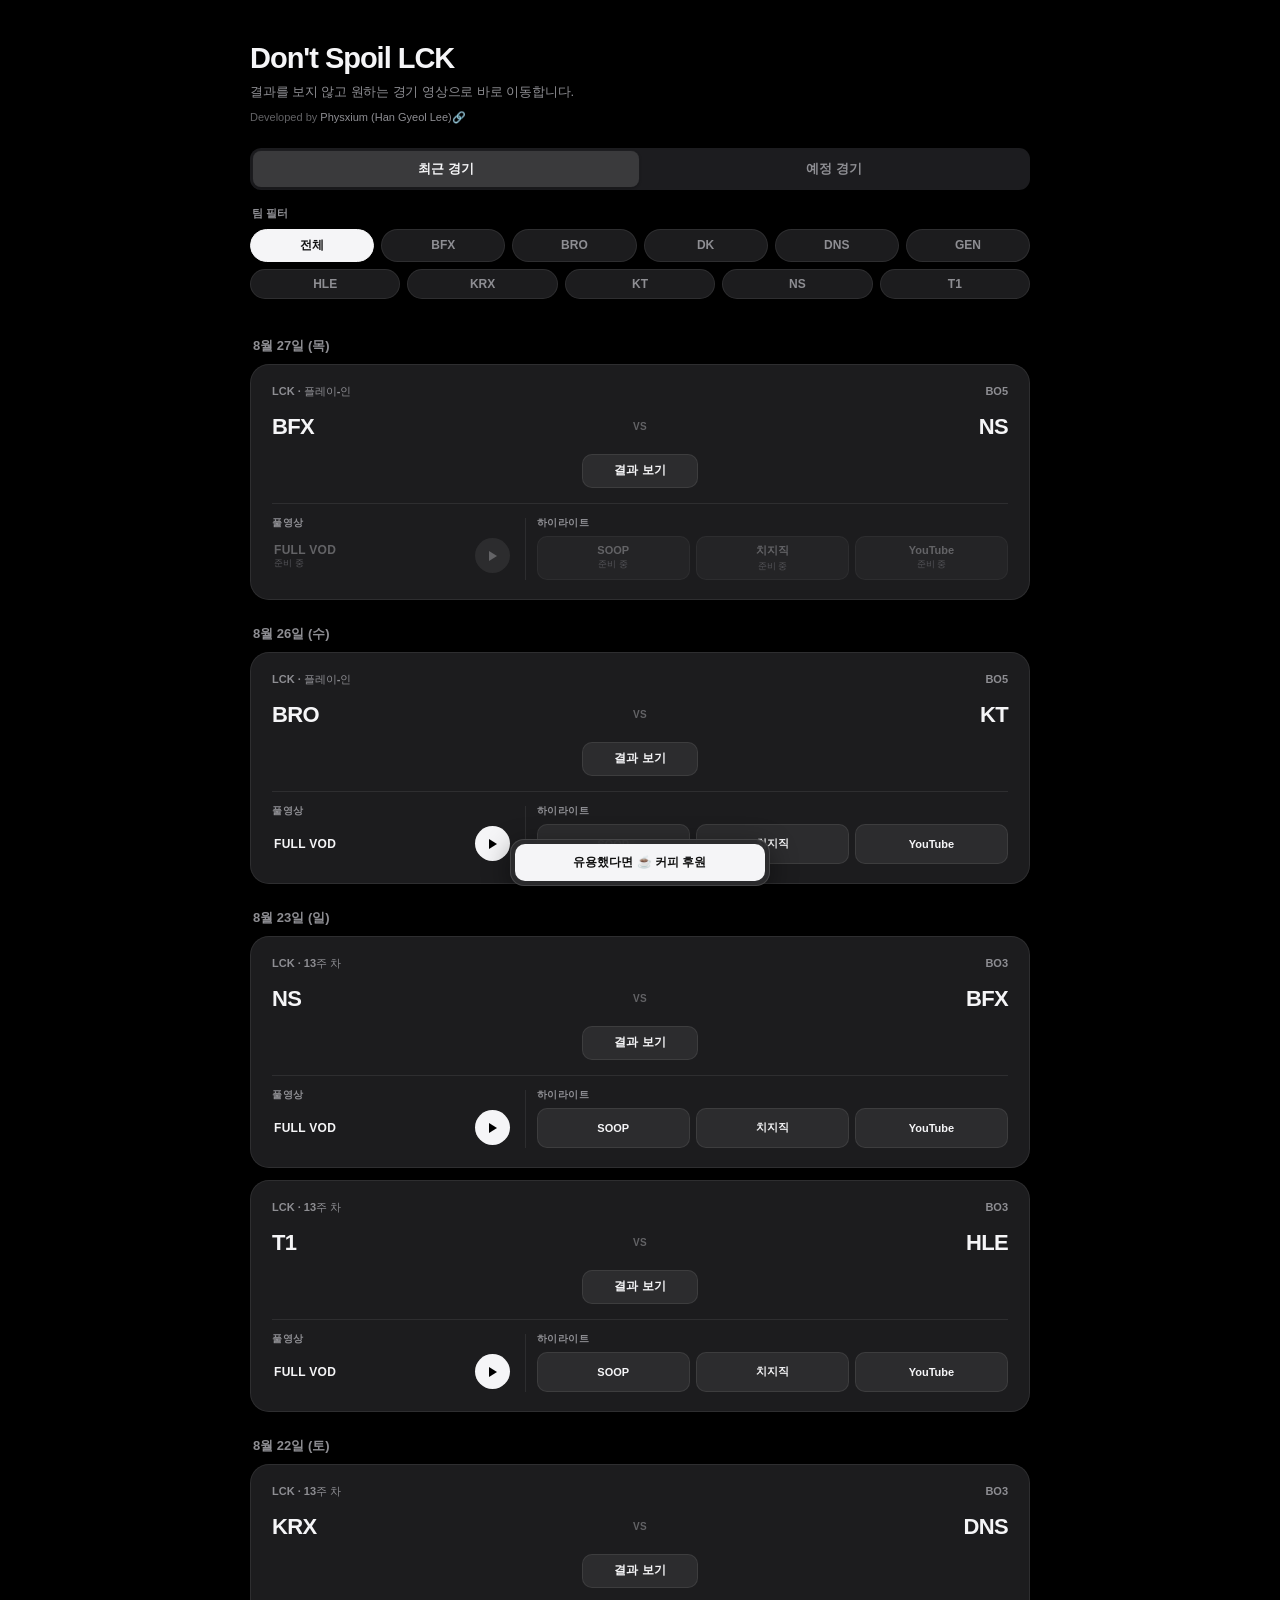
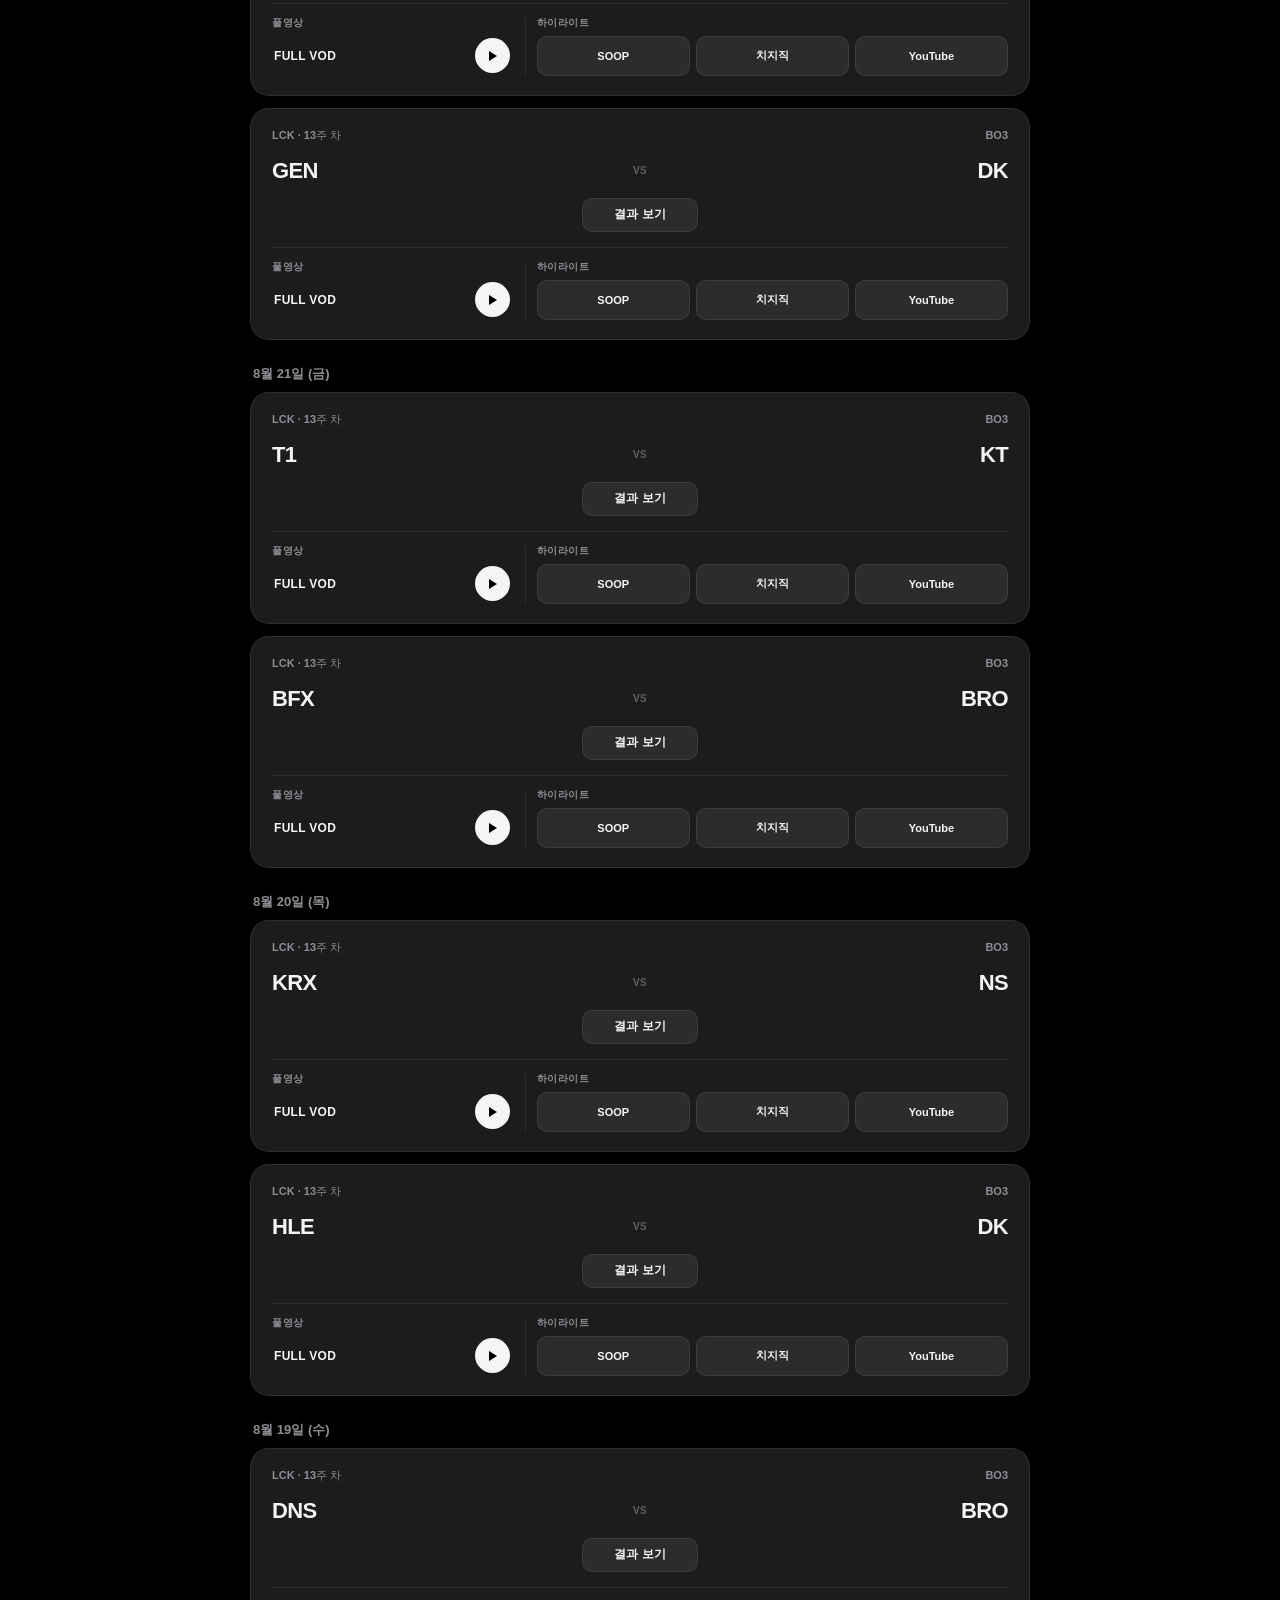
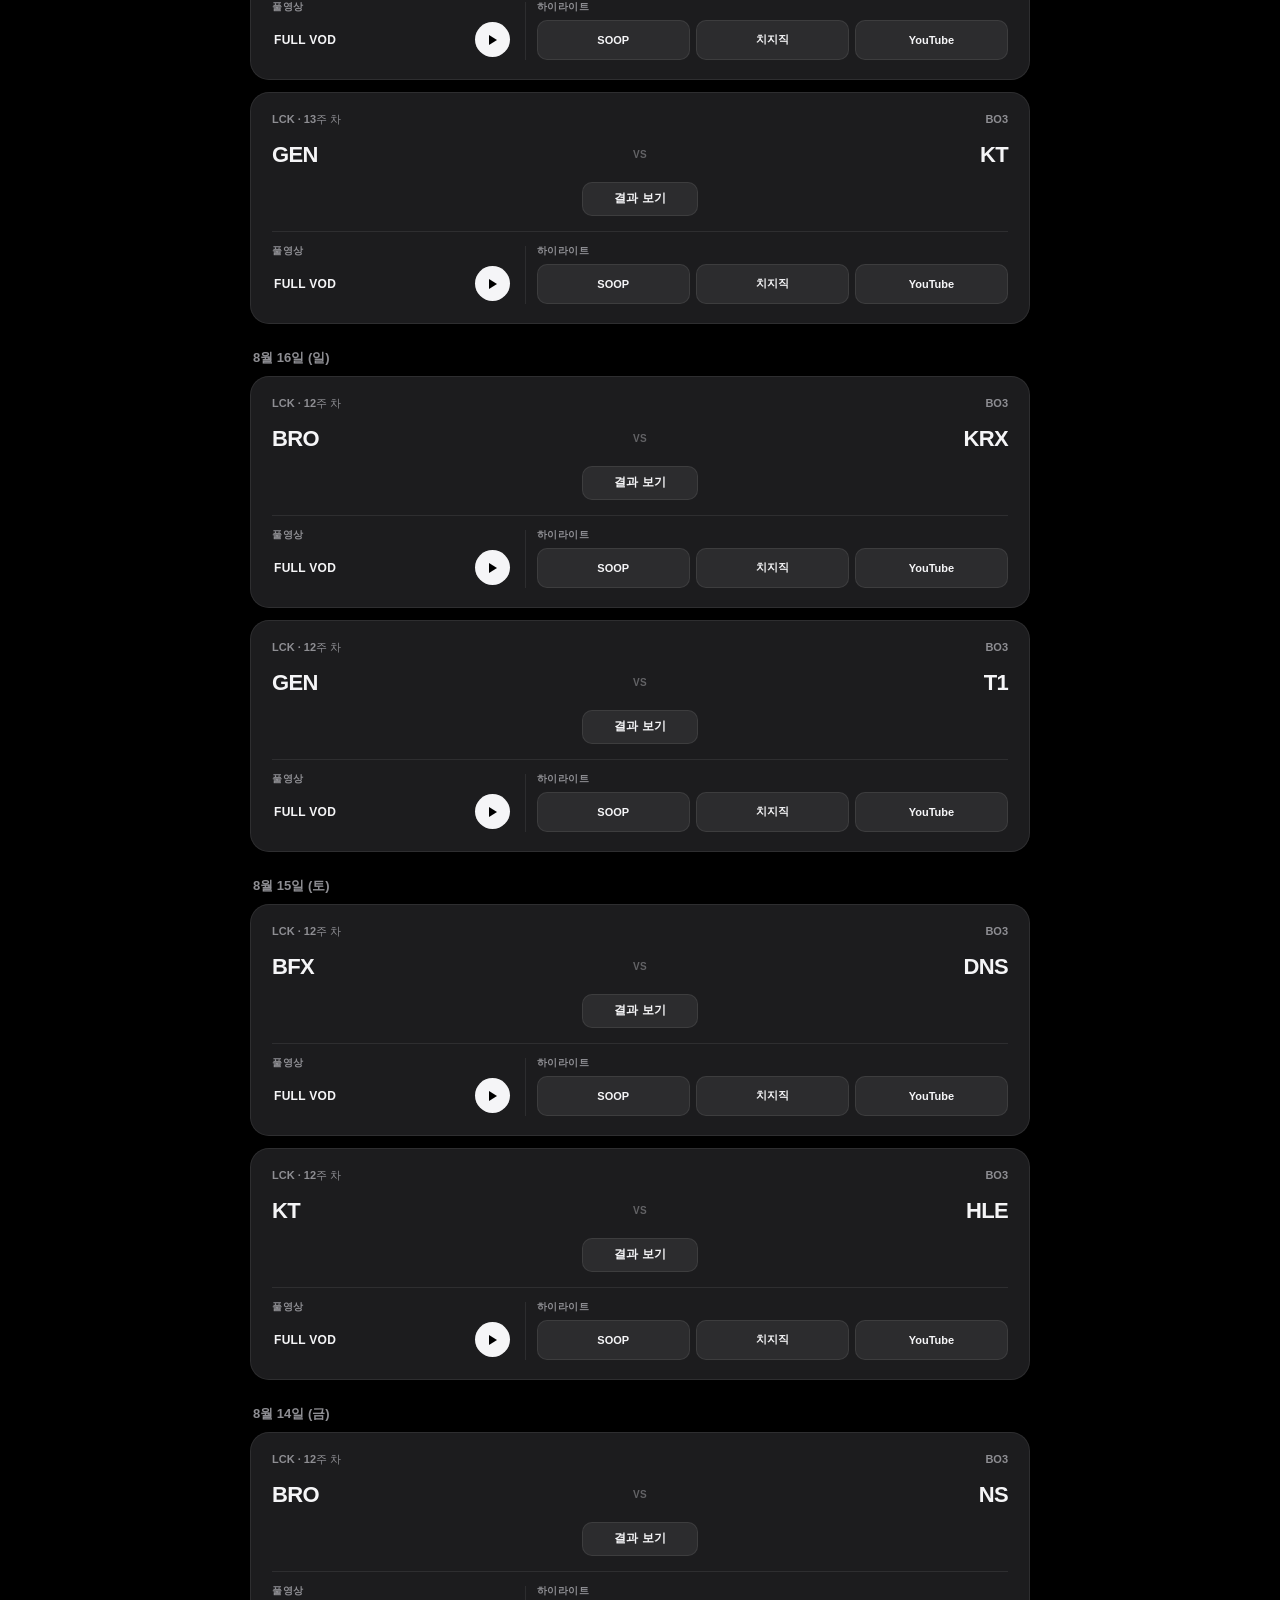
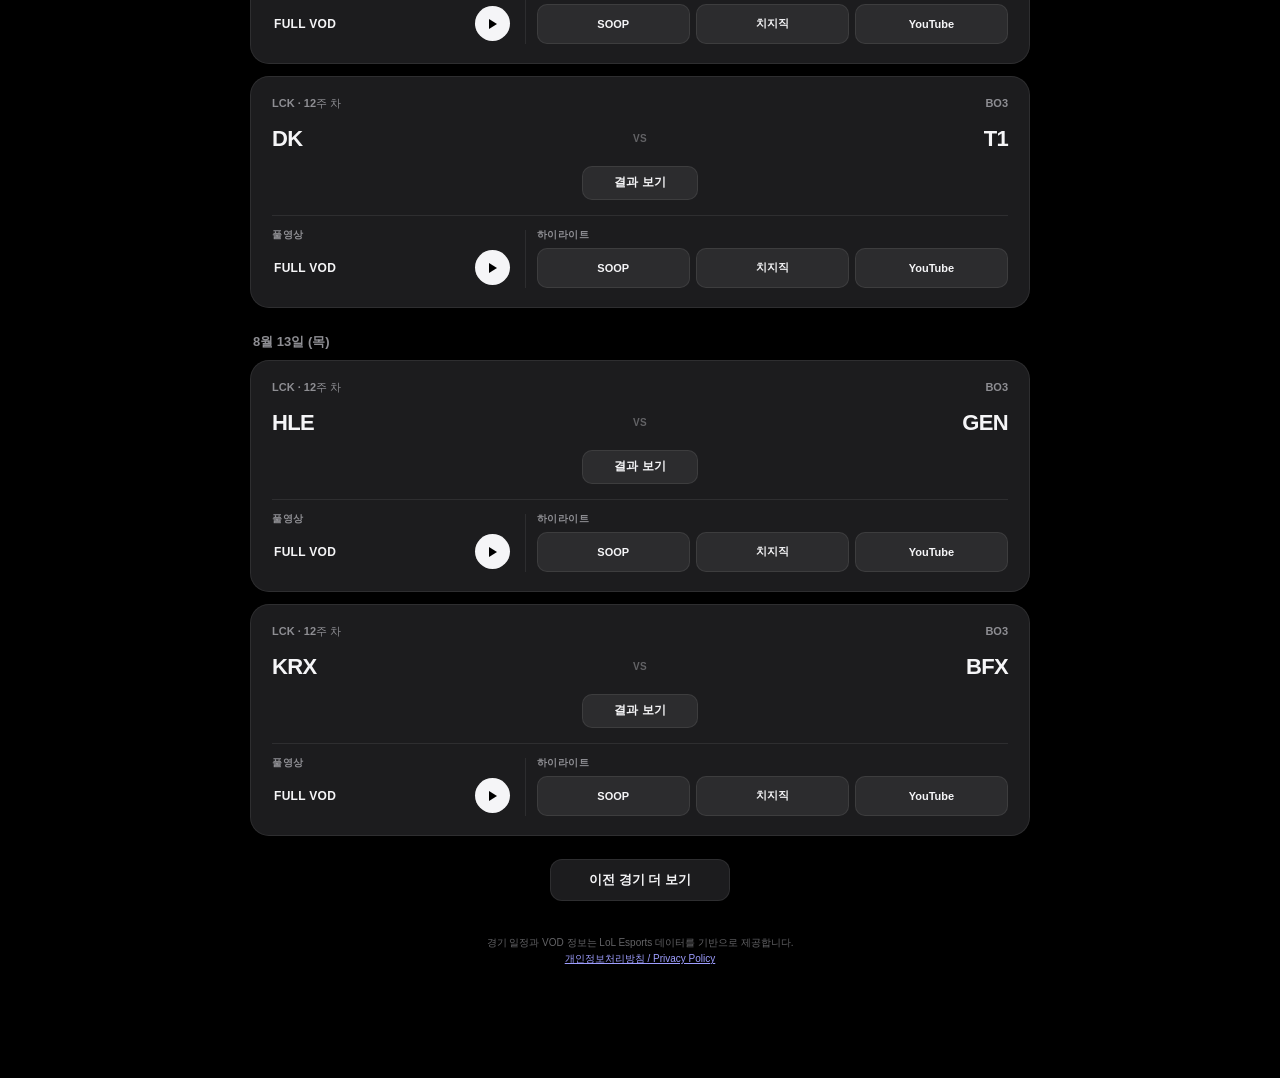
==== commit 55799c3f: "update policy" ====
--- a/index.html
+++ b/index.html
@@ -90,6 +90,10 @@
 
         <footer>
             경기 일정과 VOD 정보는 LoL Esports 데이터를 기반으로 제공합니다.
+                    <br>
+                    <a href="https://physxium.pages.dev/privacy" target="_blank" rel="noopener noreferrer">
+                        개인정보처리방침 / Privacy Policy
+                    </a>
         </footer>
 
     </main>
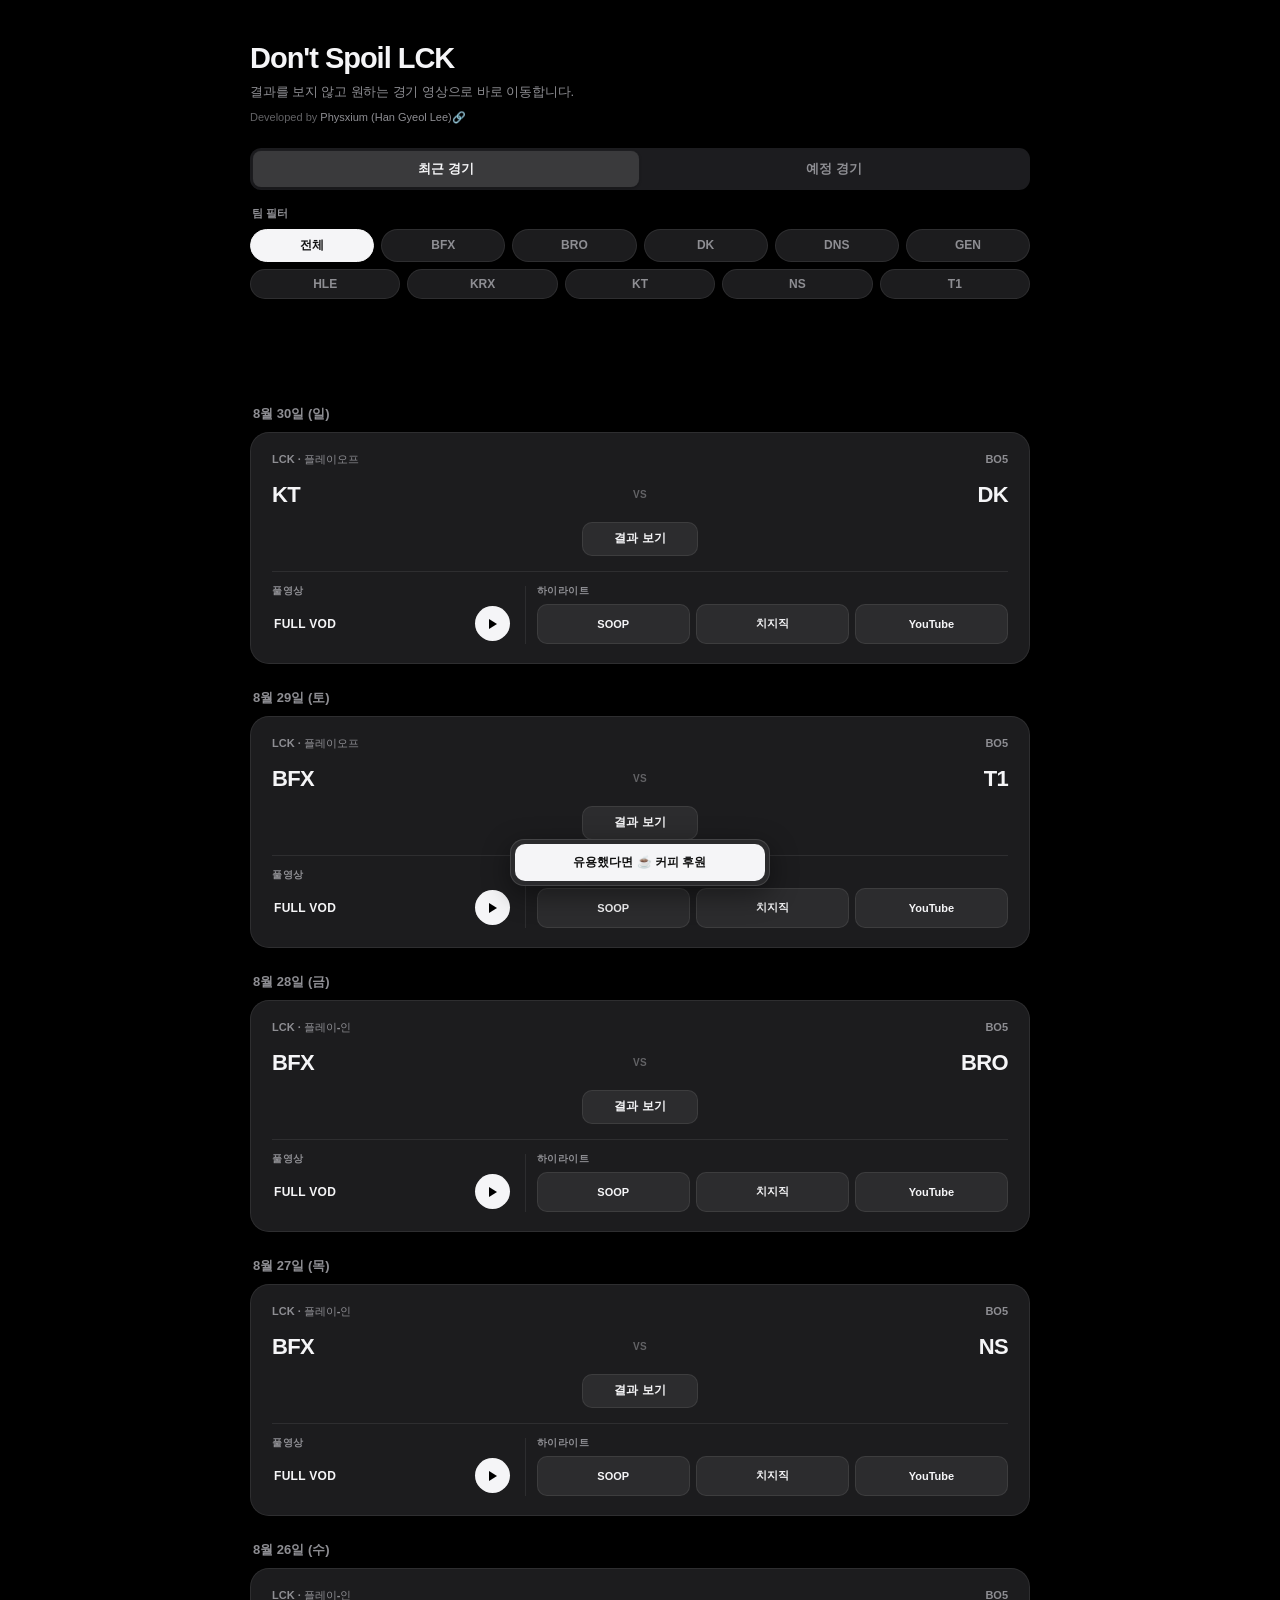
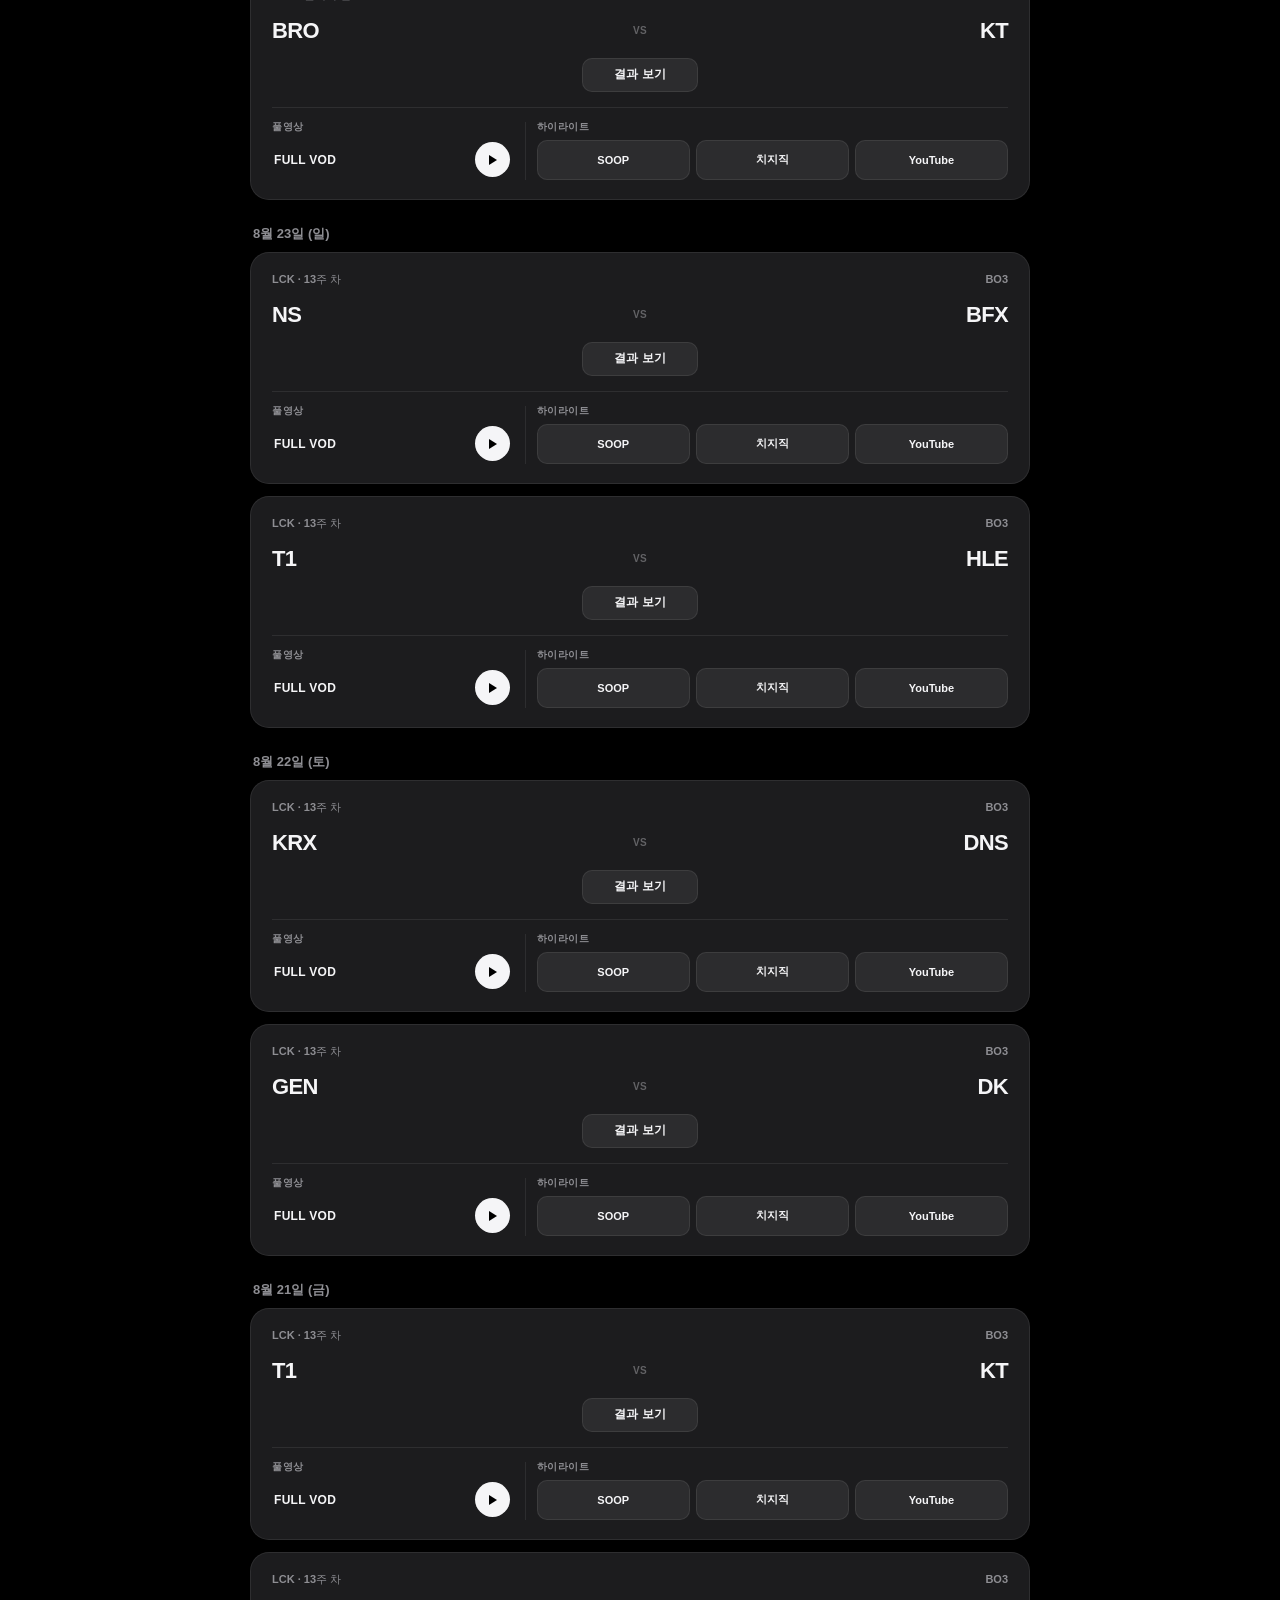
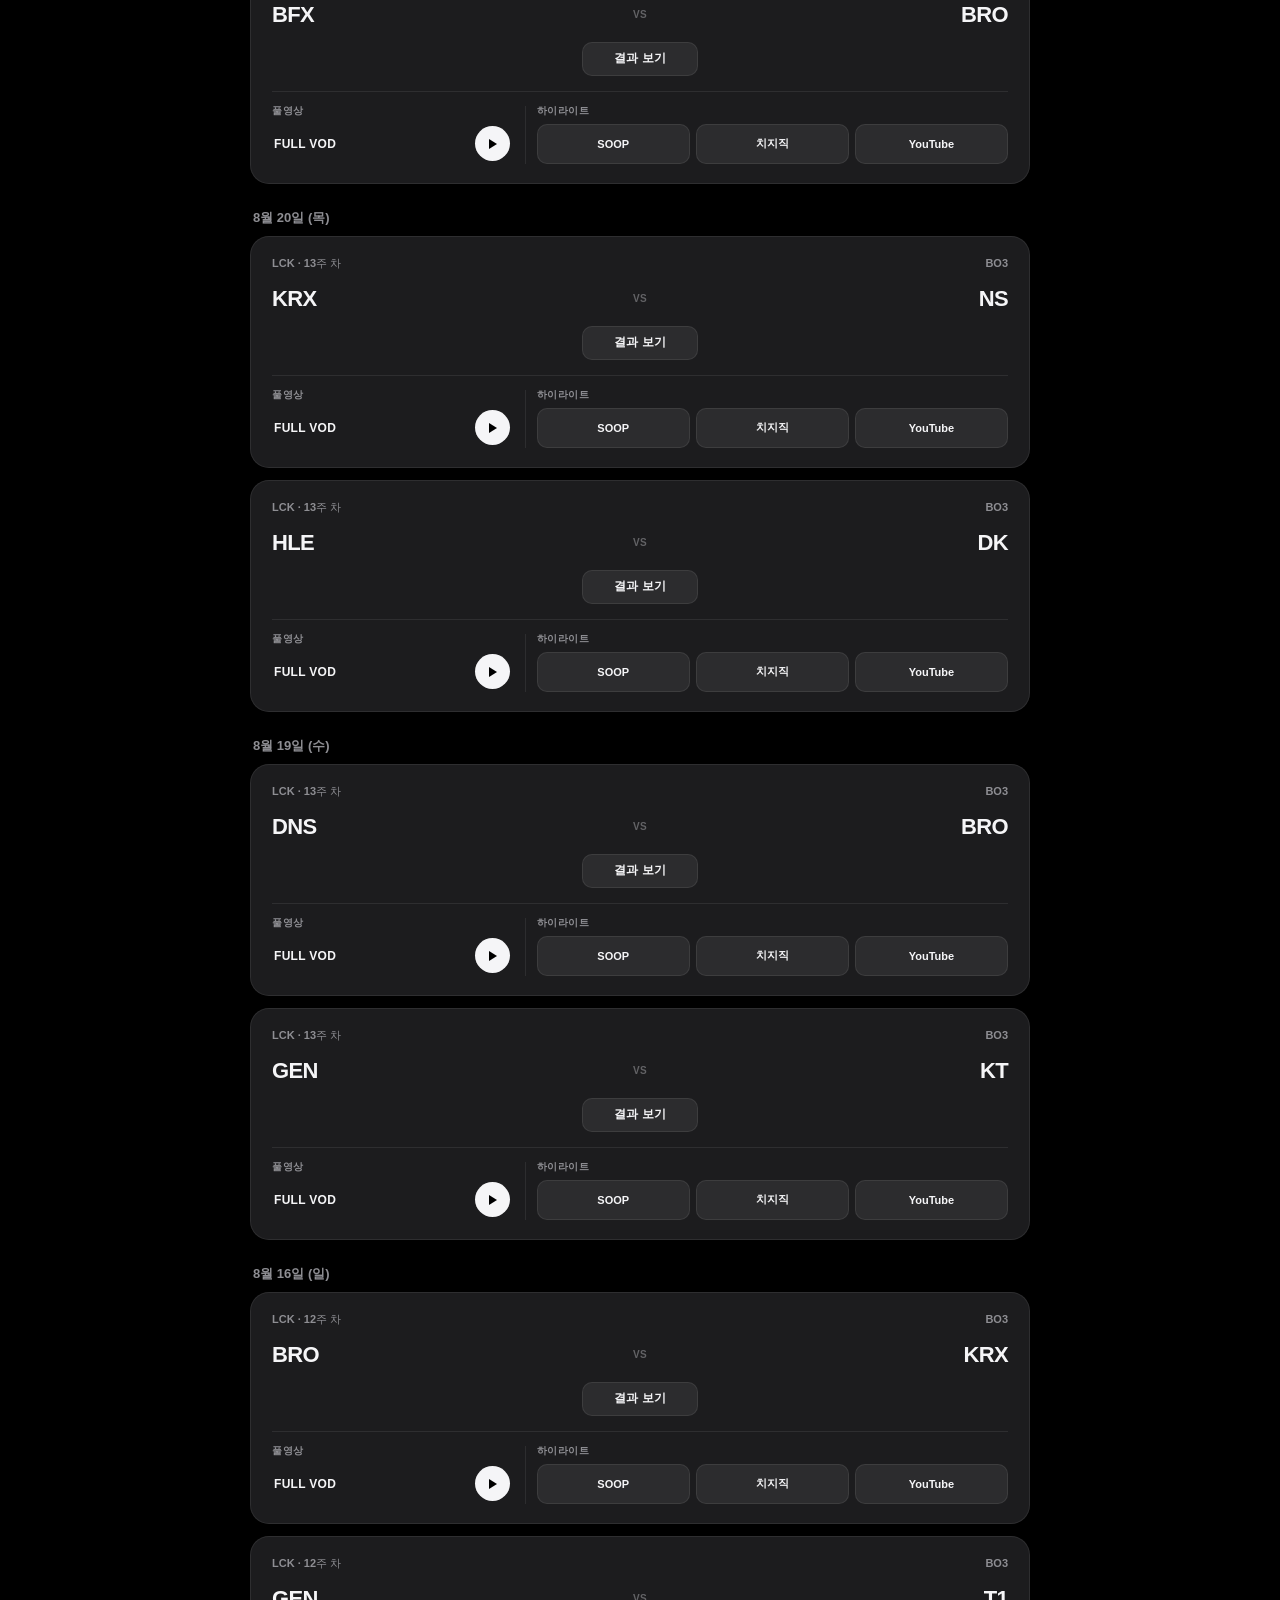
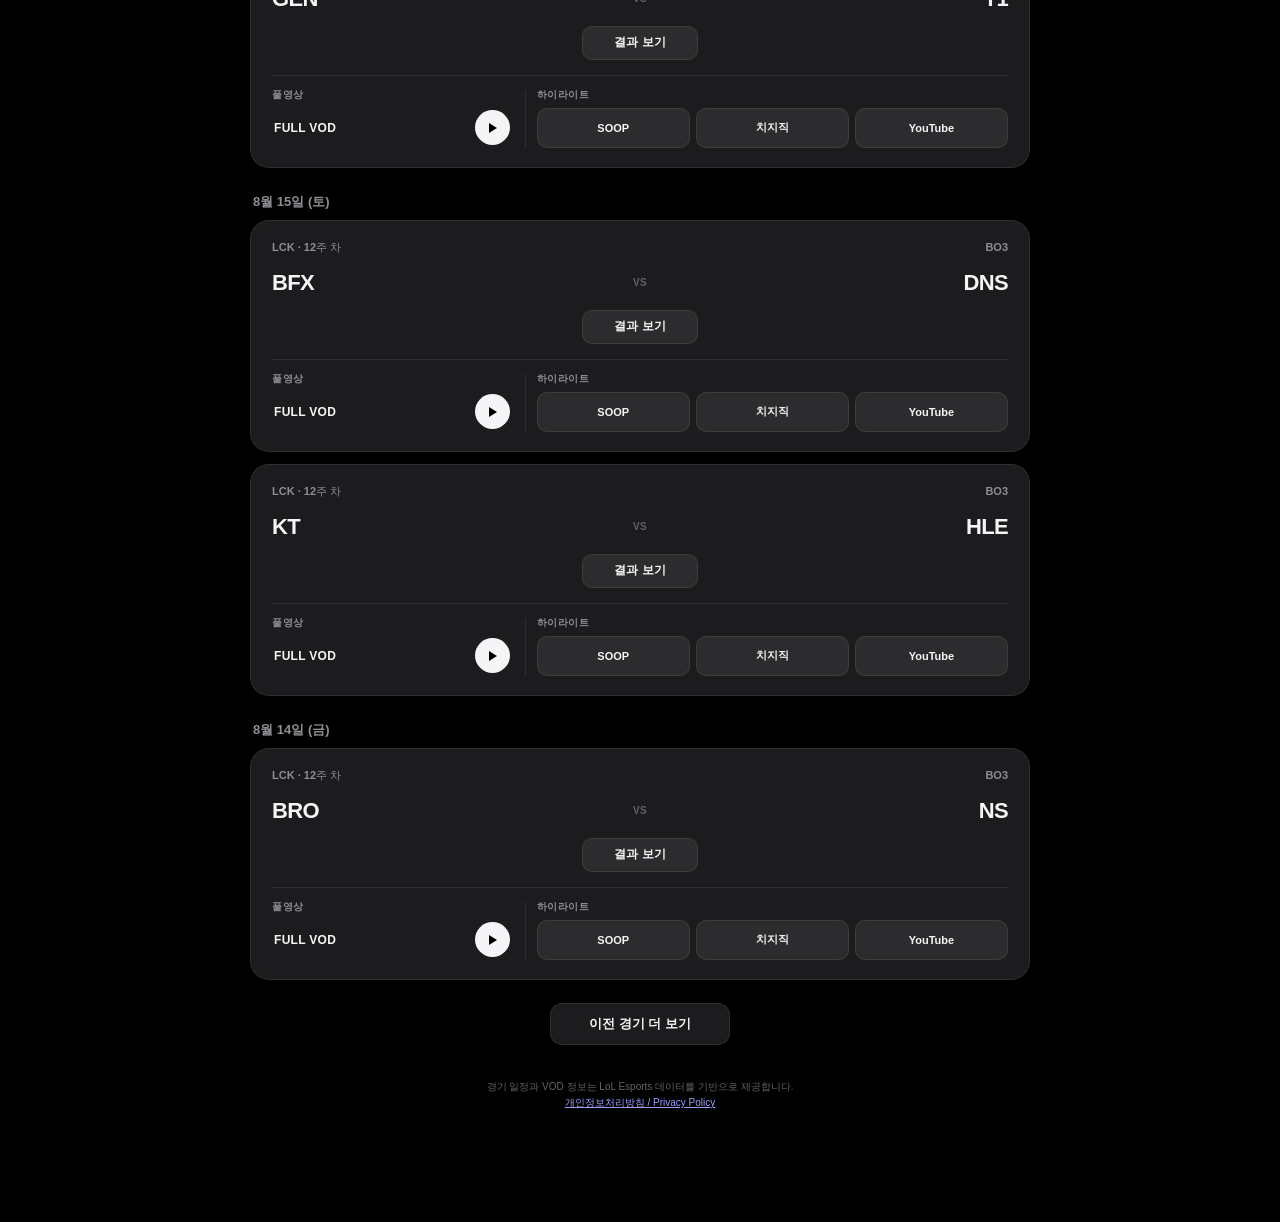
==== commit 04bff62b: "Add Kakao AdFit banner" ====
--- a/index.html
+++ b/index.html
@@ -81,6 +81,13 @@
 
         <nav class="filters" id="filters"></nav>
 
+        <div class="ad-wrap">
+            <ins class="kakao_ad_area" style="display:none;" data-ad-unit="DAN-cO6s5S7EWSCvtNQZ" data-ad-width="320"
+                data-ad-height="50"></ins>
+        </div>
+        
+        <script type="text/javascript" src="//t1.kakaocdn.net/kas/static/ba.min.js" async></script>
+
 
         <section id="matches"></section>
 
--- a/style.css
+++ b/style.css
@@ -119,6 +119,14 @@
            Tabs
         ------------------------------ */
 
+        .ad-wrap {
+            display: flex;
+            justify-content: center;
+
+            margin: 18px 0 22px;
+            min-height: 50px;
+        }
+        
         .tabs {
             display: grid;
             grid-template-columns: 1fr 1fr;
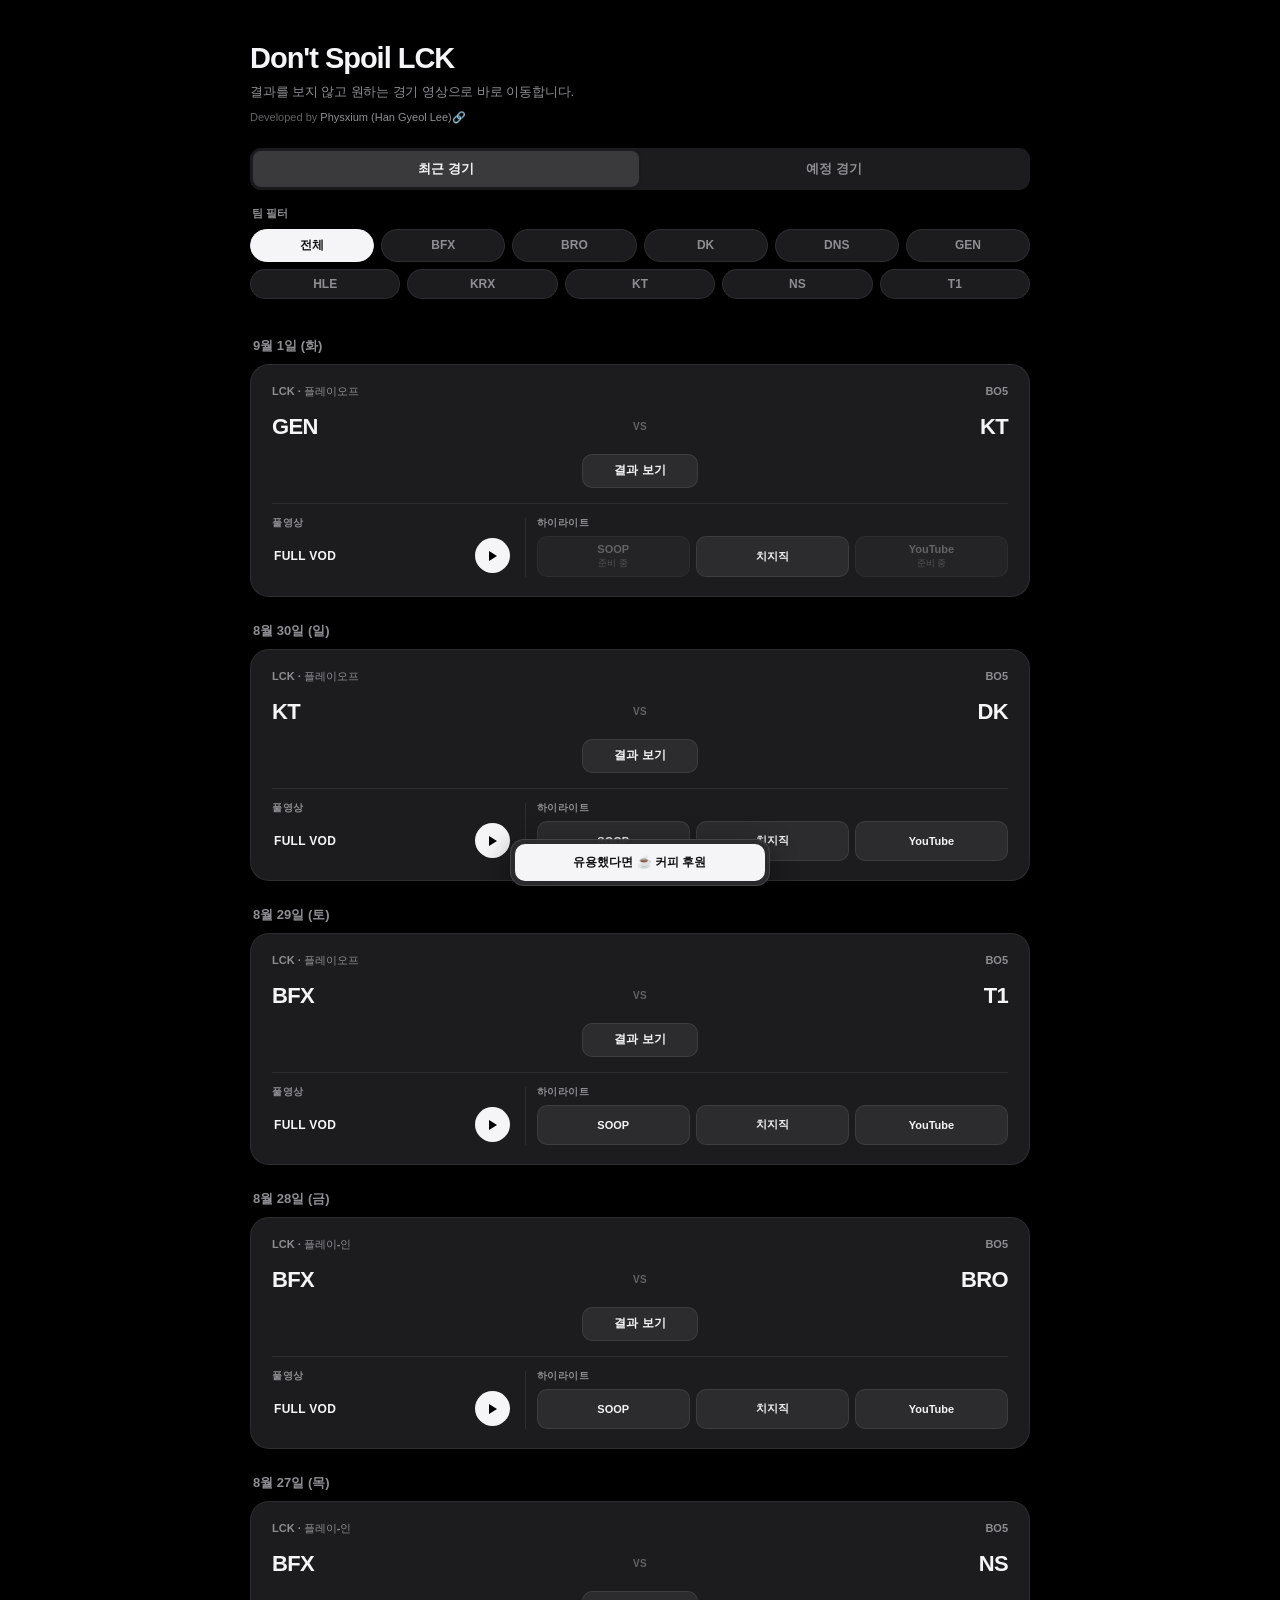
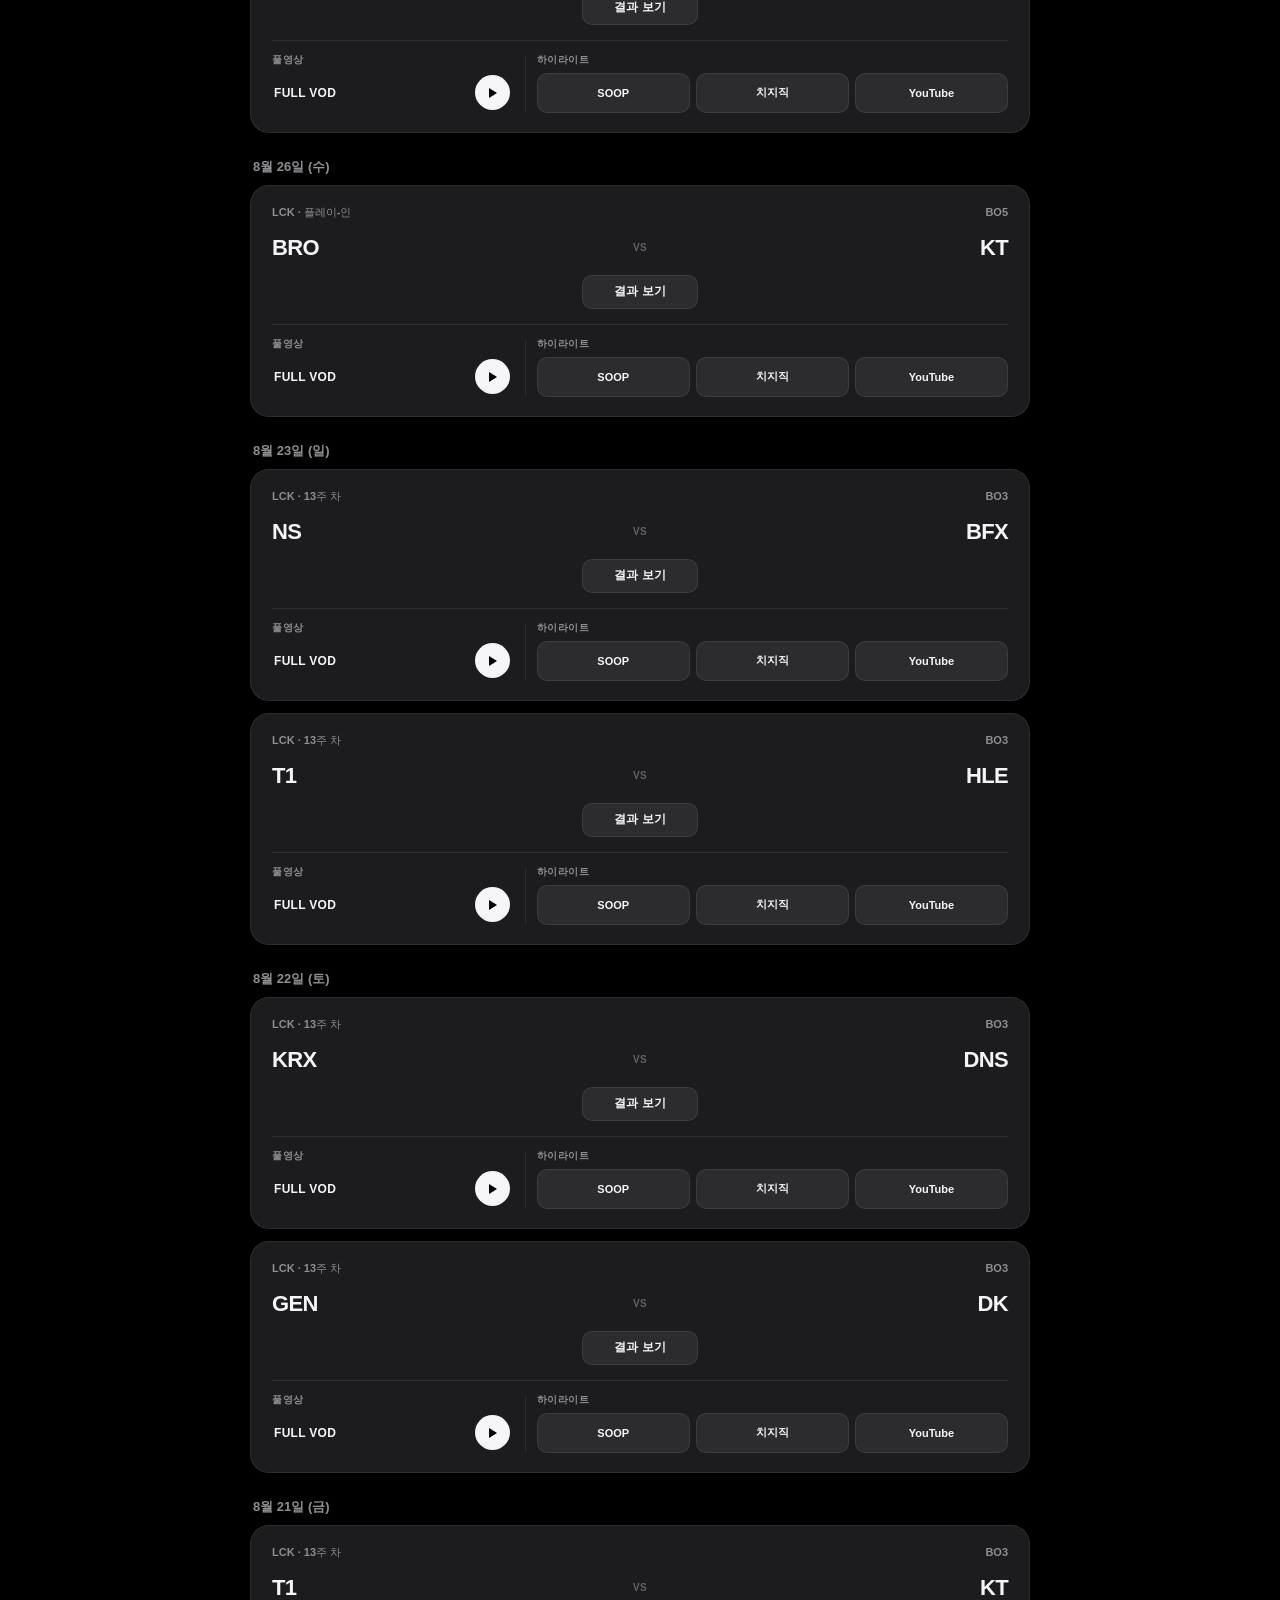
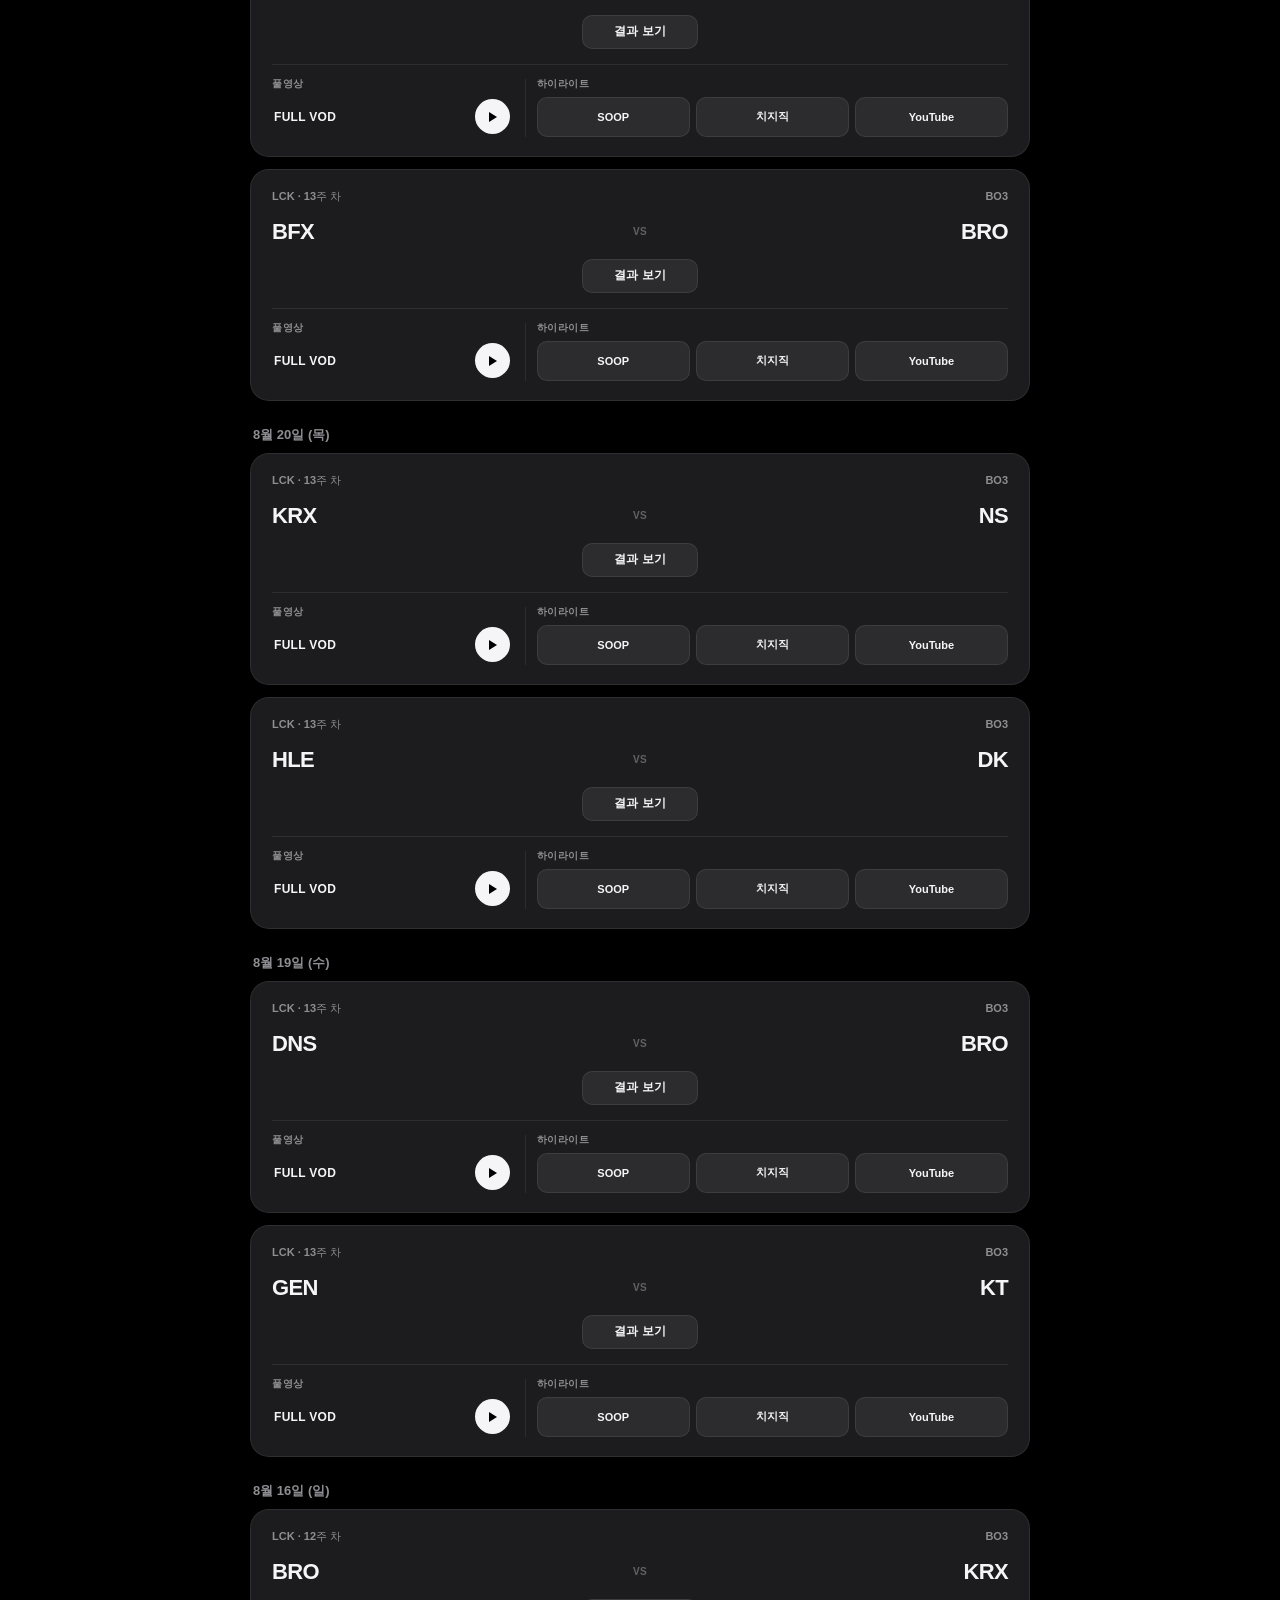
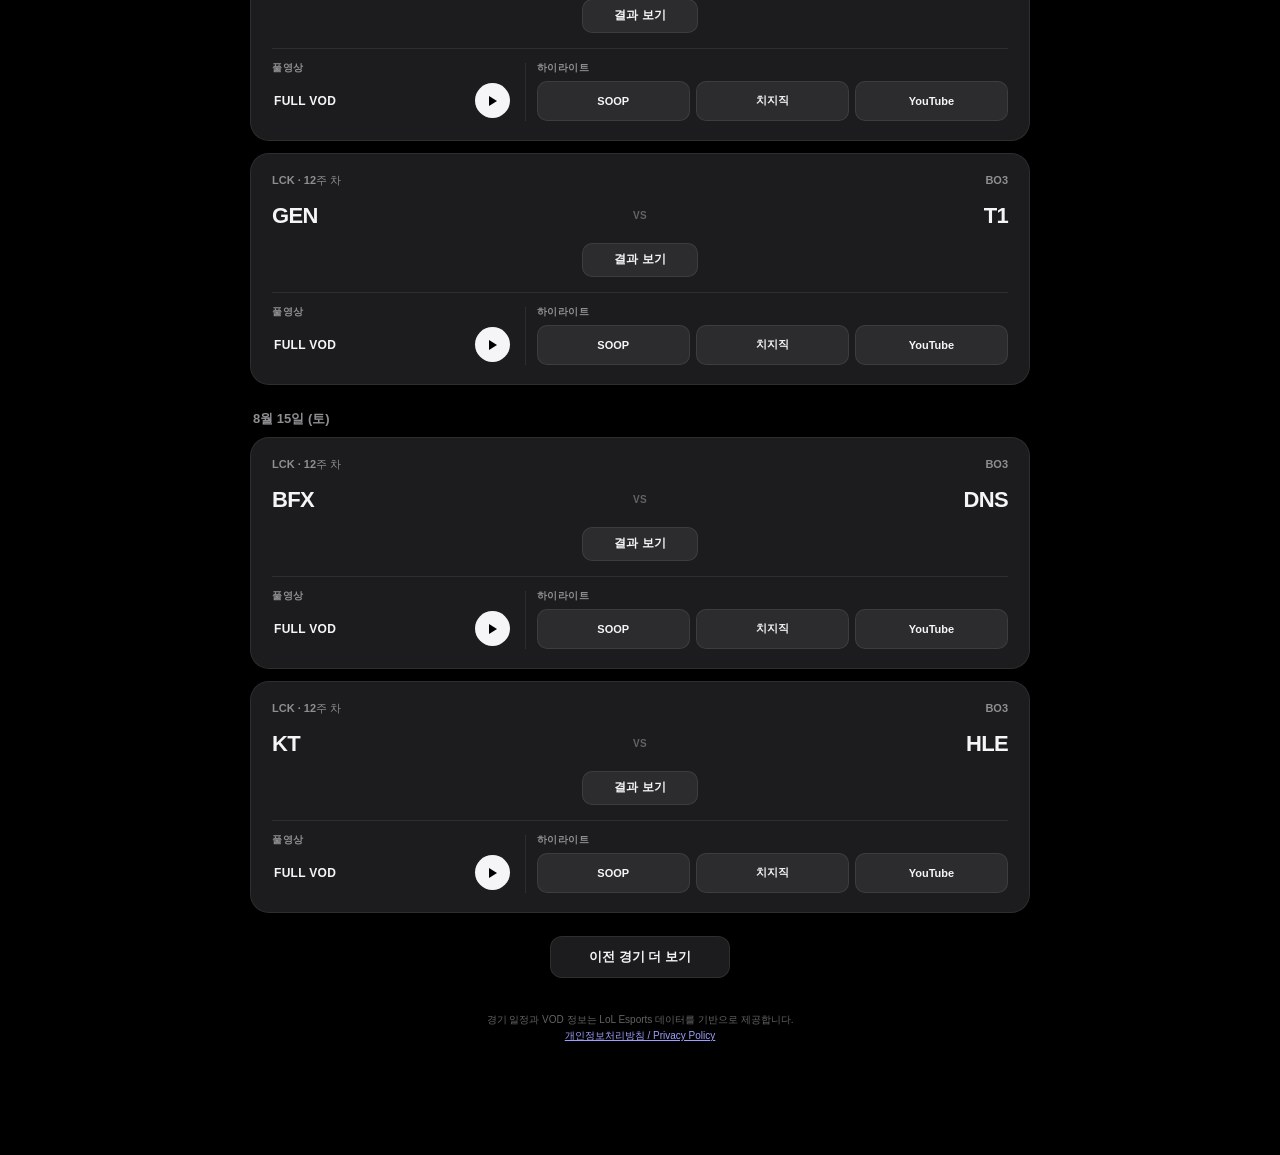
==== commit 847ae290: "update app.js" ====
--- a/index.html
+++ b/index.html
@@ -36,7 +36,12 @@
     <script async src="https://pagead2.googlesyndication.com/pagead/js/adsbygoogle.js?client=ca-pub-6908864739979028"
         crossorigin="anonymous"></script>
 
-        <link rel="stylesheet" href="./style.css">
+    <link rel="stylesheet" href="./style.css">
+
+    <script data-name="BMC-Widget" data-cfasync="false" src="https://cdnjs.buymeacoffee.com/1.0.0/widget.prod.min.js"
+        data-id="physxium" data-description="Support me on Buy me a coffee!" data-message="" data-color="#FF813F"
+        data-position="Right" data-x_margin="18" data-y_margin="18">
+    </script>
 
 </head>
 
@@ -81,14 +86,6 @@
 
         <nav class="filters" id="filters"></nav>
 
-        <div class="ad-wrap">
-            <ins class="kakao_ad_area" style="display:none;" data-ad-unit="DAN-cO6s5S7EWSCvtNQZ" data-ad-width="320"
-                data-ad-height="50"></ins>
-        </div>
-        
-        <script type="text/javascript" src="//t1.kakaocdn.net/kas/static/ba.min.js" async></script>
-
-
         <section id="matches"></section>
 
 
@@ -107,13 +104,17 @@
 
 
     <nav class="floating-bar" aria-label="Support">
-
-        <a class="floating-link support" href="https://ctee.kr/place/physxium" target="_blank"
-            rel="noopener noreferrer">
+    
+        <button id="supportLink" class="floating-link support" type="button">
             유용했다면 ☕ 커피 후원
-        </a>
-
+        </button>
+    
     </nav>
+    
+    <a id="cteeSupport" class="ctee-support" href="https://ctee.kr/place/physxium" target="_blank" rel="noopener noreferrer"
+        hidden>
+        다른 방법으로 후원하기 ☕ 크티
+    </a>
 
 
         <script src="./app.js"></script>
--- a/style.css
+++ b/style.css
@@ -834,3 +834,91 @@
                     minmax(0, 0.8fr) minmax(0, 1.6fr);
             }
         }
+
+                #bmc-wbtn {
+                    display: none !important;
+                }
+        
+                button.floating-link {
+                    border: none;
+                    font-family: inherit;
+                    cursor: pointer;
+        
+                }
+
+                #bmc-wbtn {
+                    display: none !important;
+                }
+        
+                .ctee-support {
+                    position: fixed;
+        
+                    left: 50%;
+                    right: auto;
+        
+                    bottom: 72px;
+        
+                    transform: translateX(-50%);
+        
+                    z-index: 1000001;
+        
+                    padding: 8px 12px;
+        
+                    border-radius: 12px;
+        
+                    background: rgba(255, 255, 255, 0.96);
+                    color: #111;
+        
+                    font-size: 12px;
+                    font-weight: 600;
+        
+                    text-decoration: none;
+        
+                    white-space: nowrap;
+        
+                    box-shadow: 0 4px 14px rgba(0, 0, 0, 0.14);
+                }
+        
+                button.floating-link {
+                    width: 100%;
+        
+                    border: none;
+                    font-family: inherit;
+                    cursor: pointer;
+        
+                    text-align: center;
+                }
+        
+                @media (max-width: 600px) {
+        
+                    #bmc-iframe {
+                        position: fixed !important;
+        
+                        top: 10px !important;
+                        bottom: auto !important;
+        
+                        left: 10px !important;
+                        right: auto !important;
+        
+                        width: calc(100vw - 20px) !important;
+                        max-width: calc(100vw - 20px) !important;
+        
+                        height: calc(100dvh - 120px) !important;
+                        max-height: calc(100dvh - 120px) !important;
+        
+                        border-radius: 16px !important;
+                    }
+        
+                    .ctee-support {
+                        left: 50%;
+                        right: auto;
+        
+                        bottom: 72px;
+        
+                        transform: translateX(-50%);
+        
+                        z-index: 1000001;
+        
+                        white-space: nowrap;
+                    }
+                }
